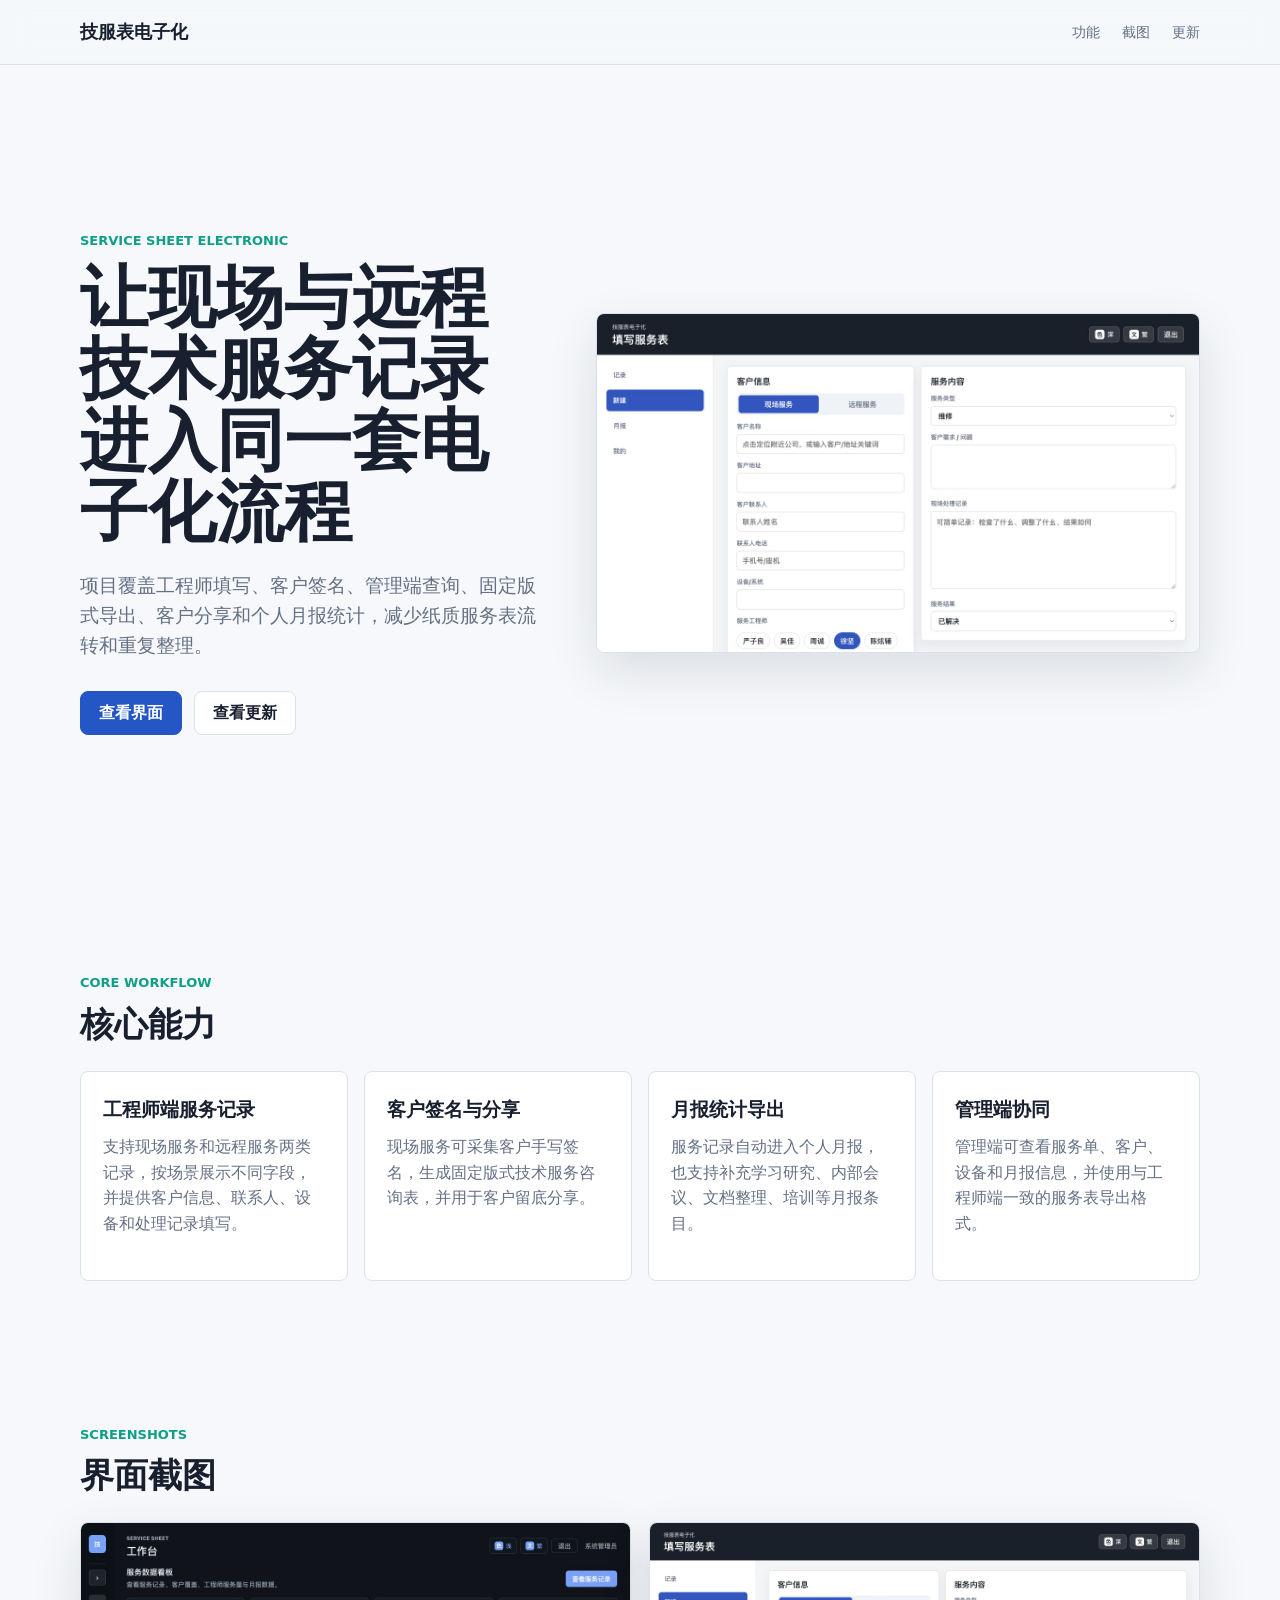
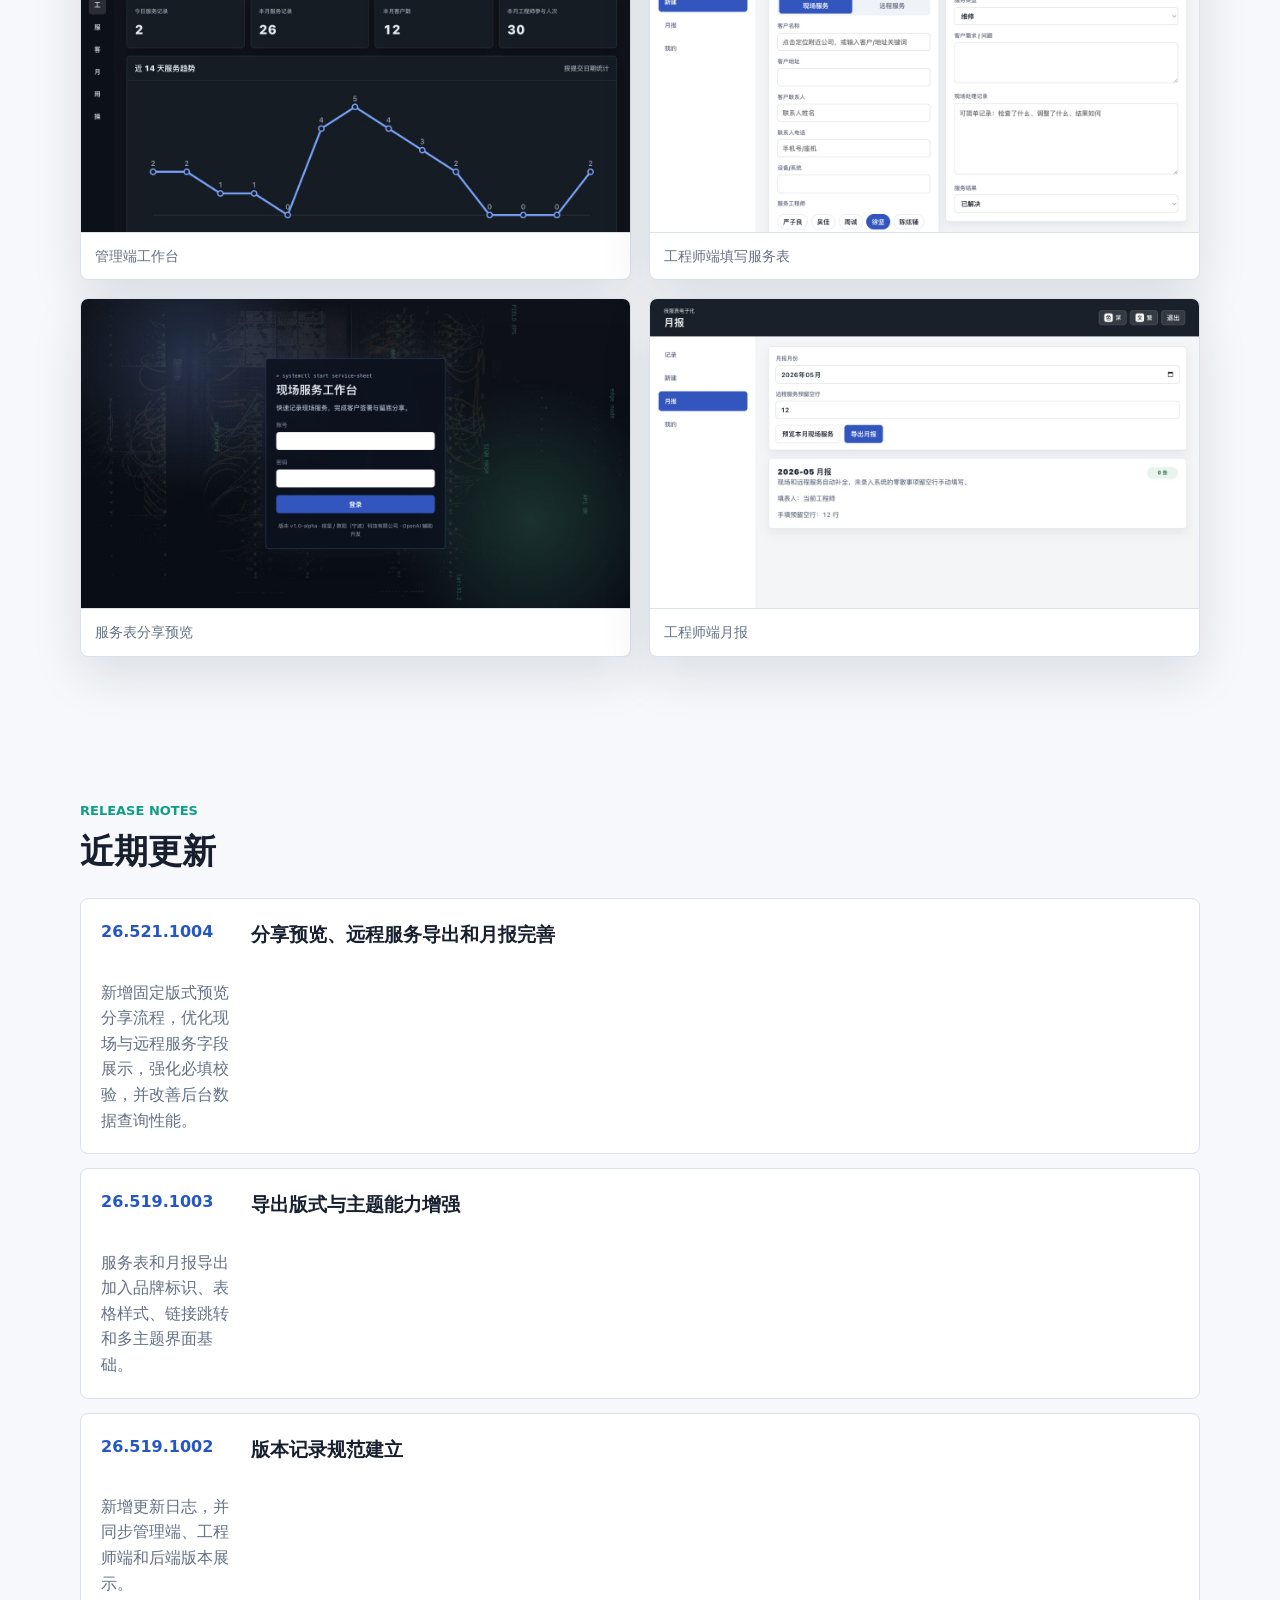
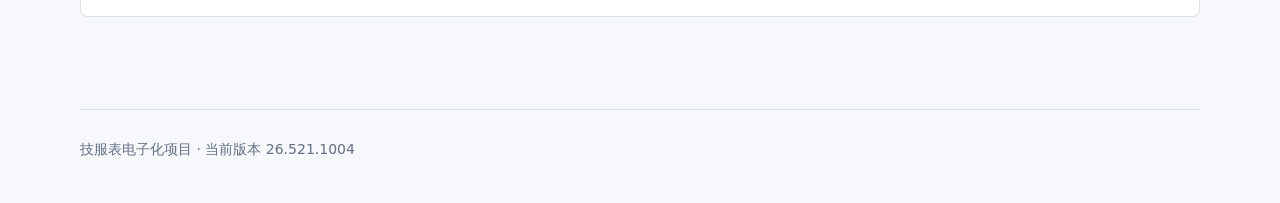
==== service-sheet-electronic/index.html @ ce52f725 "Add service sheet project page" ====
<!doctype html>
<html lang="zh-CN">
  <head>
    <meta charset="UTF-8" />
    <meta name="viewport" content="width=device-width, initial-scale=1.0" />
    <meta
      name="description"
      content="技服表电子化项目展示：面向技术服务团队的服务记录、客户签名、固定版式导出和月报统计工具。"
    />
    <title>技服表电子化项目</title>
    <link rel="stylesheet" href="./styles.css" />
  </head>
  <body>
    <header class="site-header">
      <nav class="nav" aria-label="主导航">
        <a class="brand" href="#top">技服表电子化</a>
        <div class="nav-links">
          <a href="#features">功能</a>
          <a href="#screenshots">截图</a>
          <a href="#updates">更新</a>
        </div>
      </nav>
    </header>

    <main id="top">
      <section class="hero">
        <div class="hero-copy">
          <p class="eyebrow">Service Sheet Electronic</p>
          <h1>让现场与远程技术服务记录进入同一套电子化流程</h1>
          <p class="lead">
            项目覆盖工程师填写、客户签名、管理端查询、固定版式导出、客户分享和个人月报统计，减少纸质服务表流转和重复整理。
          </p>
          <div class="hero-actions">
            <a class="button primary" href="#screenshots">查看界面</a>
            <a class="button secondary" href="#updates">查看更新</a>
          </div>
        </div>
        <figure class="hero-media">
          <img src="./assets/engineer-new-sheet.png" alt="工程师端新建服务表界面" />
        </figure>
      </section>

      <section id="features" class="section">
        <div class="section-heading">
          <p class="eyebrow">Core Workflow</p>
          <h2>核心能力</h2>
        </div>
        <div class="feature-grid">
          <article class="feature-card">
            <h3>工程师端服务记录</h3>
            <p>支持现场服务和远程服务两类记录，按场景展示不同字段，并提供客户信息、联系人、设备和处理记录填写。</p>
          </article>
          <article class="feature-card">
            <h3>客户签名与分享</h3>
            <p>现场服务可采集客户手写签名，生成固定版式技术服务咨询表，并用于客户留底分享。</p>
          </article>
          <article class="feature-card">
            <h3>月报统计导出</h3>
            <p>服务记录自动进入个人月报，也支持补充学习研究、内部会议、文档整理、培训等月报条目。</p>
          </article>
          <article class="feature-card">
            <h3>管理端协同</h3>
            <p>管理端可查看服务单、客户、设备和月报信息，并使用与工程师端一致的服务表导出格式。</p>
          </article>
        </div>
      </section>

      <section id="screenshots" class="section">
        <div class="section-heading">
          <p class="eyebrow">Screenshots</p>
          <h2>界面截图</h2>
        </div>
        <div class="screenshot-grid">
          <figure>
            <img src="./assets/admin-dashboard.png" alt="管理端工作台" />
            <figcaption>管理端工作台</figcaption>
          </figure>
          <figure>
            <img src="./assets/engineer-new-sheet.png" alt="工程师端填写服务表" />
            <figcaption>工程师端填写服务表</figcaption>
          </figure>
          <figure>
            <img src="./assets/engineer-share-preview.png" alt="服务表分享预览" />
            <figcaption>服务表分享预览</figcaption>
          </figure>
          <figure>
            <img src="./assets/engineer-timesheet.png" alt="工程师端月报" />
            <figcaption>工程师端月报</figcaption>
          </figure>
        </div>
      </section>

      <section id="updates" class="section updates">
        <div class="section-heading">
          <p class="eyebrow">Release Notes</p>
          <h2>近期更新</h2>
        </div>
        <div class="timeline">
          <article>
            <span>26.521.1004</span>
            <h3>分享预览、远程服务导出和月报完善</h3>
            <p>新增固定版式预览分享流程，优化现场与远程服务字段展示，强化必填校验，并改善后台数据查询性能。</p>
          </article>
          <article>
            <span>26.519.1003</span>
            <h3>导出版式与主题能力增强</h3>
            <p>服务表和月报导出加入品牌标识、表格样式、链接跳转和多主题界面基础。</p>
          </article>
          <article>
            <span>26.519.1002</span>
            <h3>版本记录规范建立</h3>
            <p>新增更新日志，并同步管理端、工程师端和后端版本展示。</p>
          </article>
        </div>
      </section>
    </main>

    <footer class="footer">
      <p>技服表电子化项目 · 当前版本 26.521.1004</p>
    </footer>
  </body>
</html>
---- service-sheet-electronic/styles.css ----
:root {
  color-scheme: light;
  --bg: #f6f8fb;
  --surface: #ffffff;
  --surface-muted: #eef3f8;
  --text: #18202f;
  --muted: #647084;
  --line: #d9e1ea;
  --primary: #2457c5;
  --primary-dark: #183f95;
  --accent: #0f9f87;
  font-family:
    Inter, ui-sans-serif, system-ui, -apple-system, BlinkMacSystemFont, "Segoe UI", "Microsoft YaHei", sans-serif;
}

* {
  box-sizing: border-box;
}

html {
  scroll-behavior: smooth;
}

body {
  margin: 0;
  background: var(--bg);
  color: var(--text);
  line-height: 1.6;
}

a {
  color: inherit;
  text-decoration: none;
}

img {
  display: block;
  width: 100%;
}

.site-header {
  position: sticky;
  top: 0;
  z-index: 10;
  background: rgba(246, 248, 251, 0.9);
  border-bottom: 1px solid var(--line);
  backdrop-filter: blur(14px);
}

.nav,
.hero,
.section,
.footer {
  width: min(1120px, calc(100% - 32px));
  margin: 0 auto;
}

.nav {
  display: flex;
  align-items: center;
  justify-content: space-between;
  min-height: 64px;
}

.brand {
  font-size: 18px;
  font-weight: 750;
}

.nav-links {
  display: flex;
  gap: 22px;
  color: var(--muted);
  font-size: 14px;
}

.nav-links a:hover {
  color: var(--primary);
}

.hero {
  display: grid;
  grid-template-columns: minmax(0, 0.88fr) minmax(420px, 1.12fr);
  gap: 42px;
  align-items: center;
  min-height: calc(100vh - 64px);
  padding: 54px 0;
}

.eyebrow {
  margin: 0 0 10px;
  color: var(--accent);
  font-size: 13px;
  font-weight: 750;
  letter-spacing: 0;
  text-transform: uppercase;
}

h1,
h2,
h3,
p {
  margin-top: 0;
}

h1 {
  max-width: 760px;
  margin-bottom: 22px;
  font-size: clamp(38px, 6vw, 68px);
  line-height: 1.05;
  letter-spacing: 0;
}

.lead {
  max-width: 680px;
  color: var(--muted);
  font-size: 19px;
}

.hero-actions {
  display: flex;
  flex-wrap: wrap;
  gap: 12px;
  margin-top: 30px;
}

.button {
  display: inline-flex;
  align-items: center;
  justify-content: center;
  min-height: 44px;
  padding: 0 18px;
  border: 1px solid var(--line);
  border-radius: 8px;
  font-weight: 700;
}

.button.primary {
  background: var(--primary);
  border-color: var(--primary);
  color: #ffffff;
}

.button.primary:hover {
  background: var(--primary-dark);
}

.button.secondary {
  background: var(--surface);
}

.hero-media,
.screenshot-grid figure {
  margin: 0;
  overflow: hidden;
  background: var(--surface);
  border: 1px solid var(--line);
  border-radius: 8px;
  box-shadow: 0 18px 50px rgba(24, 32, 47, 0.12);
}

.hero-media img {
  aspect-ratio: 16 / 9;
  object-fit: cover;
}

.section {
  padding: 72px 0;
}

.section-heading {
  max-width: 720px;
  margin-bottom: 26px;
}

.section h2 {
  margin-bottom: 10px;
  font-size: 34px;
  line-height: 1.2;
}

.feature-grid {
  display: grid;
  grid-template-columns: repeat(4, minmax(0, 1fr));
  gap: 16px;
}

.feature-card {
  min-height: 210px;
  padding: 22px;
  background: var(--surface);
  border: 1px solid var(--line);
  border-radius: 8px;
}

.feature-card h3,
.timeline h3 {
  margin-bottom: 10px;
  font-size: 19px;
}

.feature-card p,
.timeline p,
.footer {
  color: var(--muted);
}

.screenshot-grid {
  display: grid;
  grid-template-columns: repeat(2, minmax(0, 1fr));
  gap: 18px;
}

.screenshot-grid img {
  aspect-ratio: 16 / 9;
  object-fit: cover;
}

.screenshot-grid figcaption {
  padding: 12px 14px;
  border-top: 1px solid var(--line);
  color: var(--muted);
  font-size: 14px;
}

.updates {
  padding-bottom: 92px;
}

.timeline {
  display: grid;
  gap: 14px;
}

.timeline article {
  display: grid;
  grid-template-columns: 130px minmax(0, 1fr);
  gap: 20px;
  padding: 20px;
  background: var(--surface);
  border: 1px solid var(--line);
  border-radius: 8px;
}

.timeline span {
  color: var(--primary);
  font-weight: 800;
}

.timeline p {
  margin-bottom: 0;
}

.footer {
  padding: 28px 0 42px;
  border-top: 1px solid var(--line);
  font-size: 14px;
}

.footer p {
  margin: 0;
}

@media (max-width: 860px) {
  .nav {
    align-items: flex-start;
    flex-direction: column;
    gap: 8px;
    padding: 14px 0;
  }

  .hero {
    grid-template-columns: 1fr;
    min-height: auto;
    padding-top: 42px;
  }

  .feature-grid,
  .screenshot-grid {
    grid-template-columns: 1fr;
  }

  .timeline article {
    grid-template-columns: 1fr;
    gap: 8px;
  }
}

@media (max-width: 520px) {
  .nav,
  .hero,
  .section,
  .footer {
    width: min(100% - 24px, 1120px);
  }

  .nav-links {
    width: 100%;
    justify-content: space-between;
  }

  h1 {
    font-size: 36px;
  }

  .lead {
    font-size: 17px;
  }
}
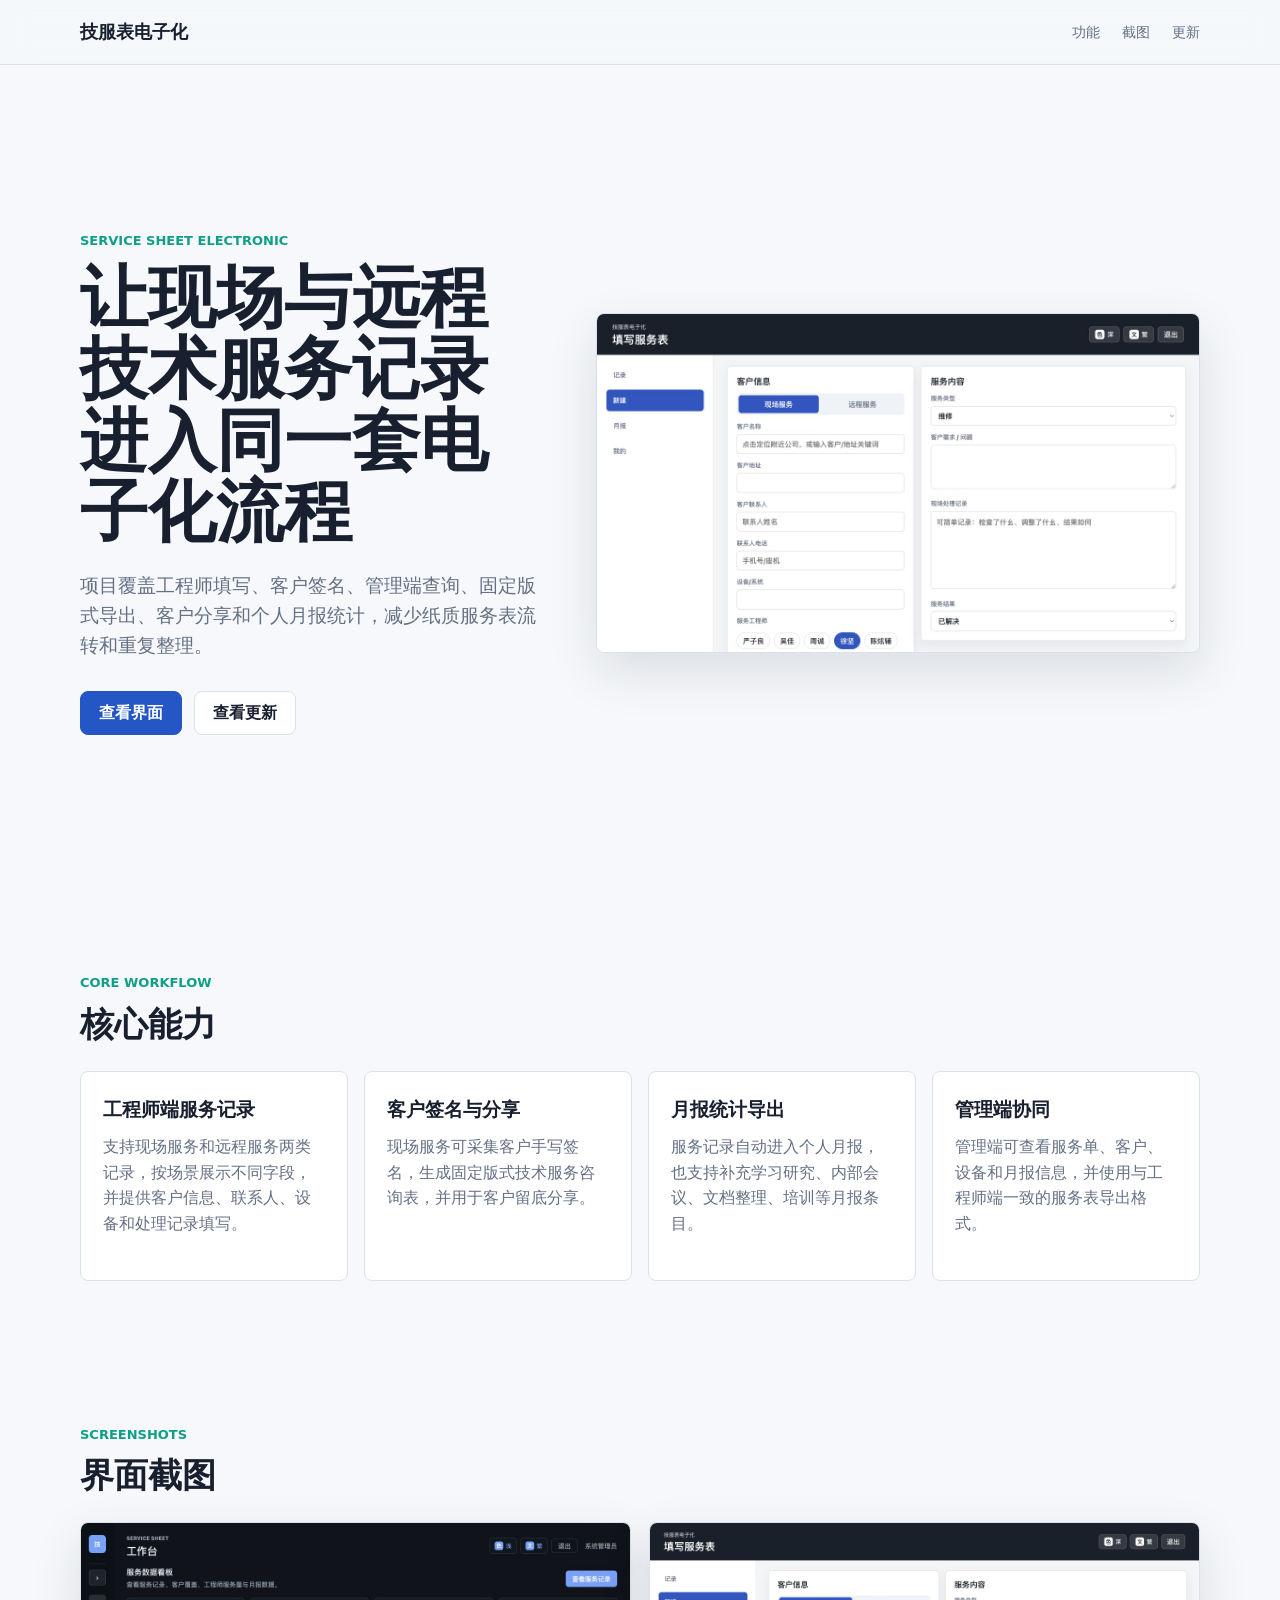
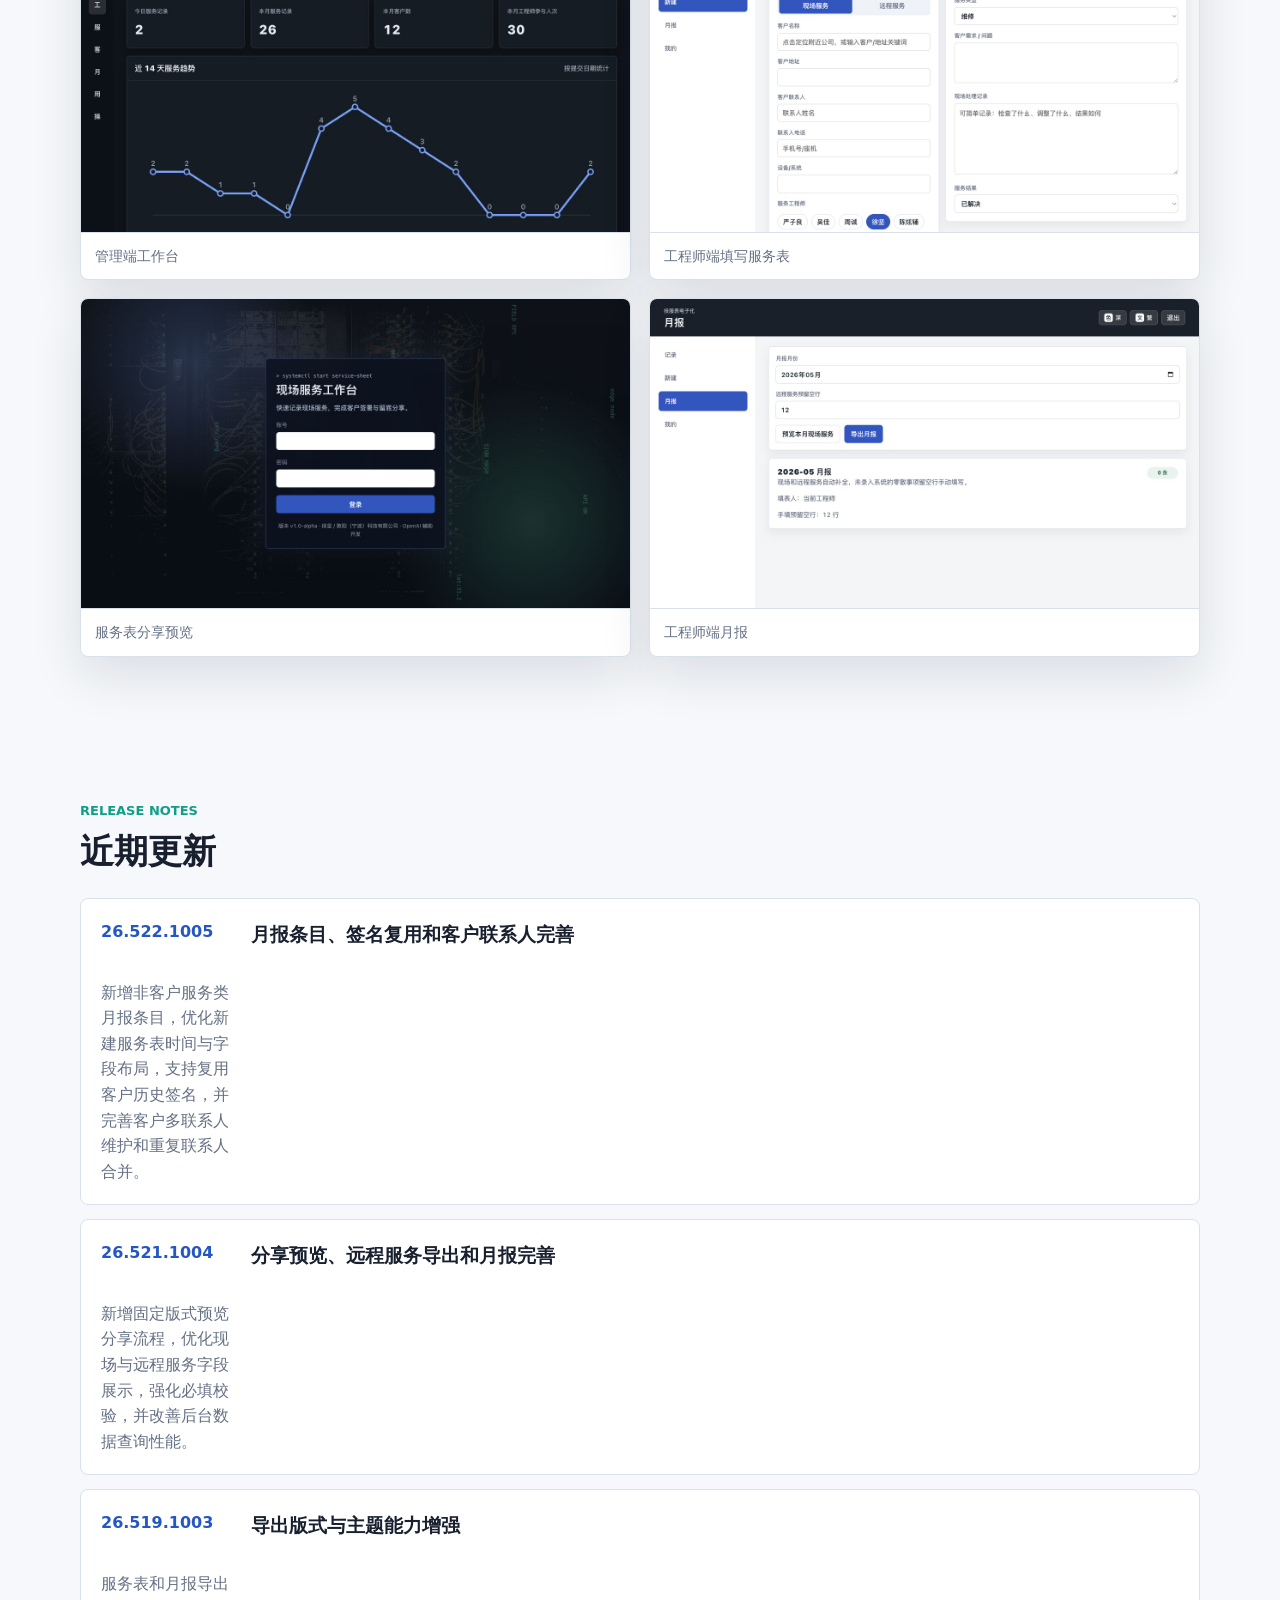
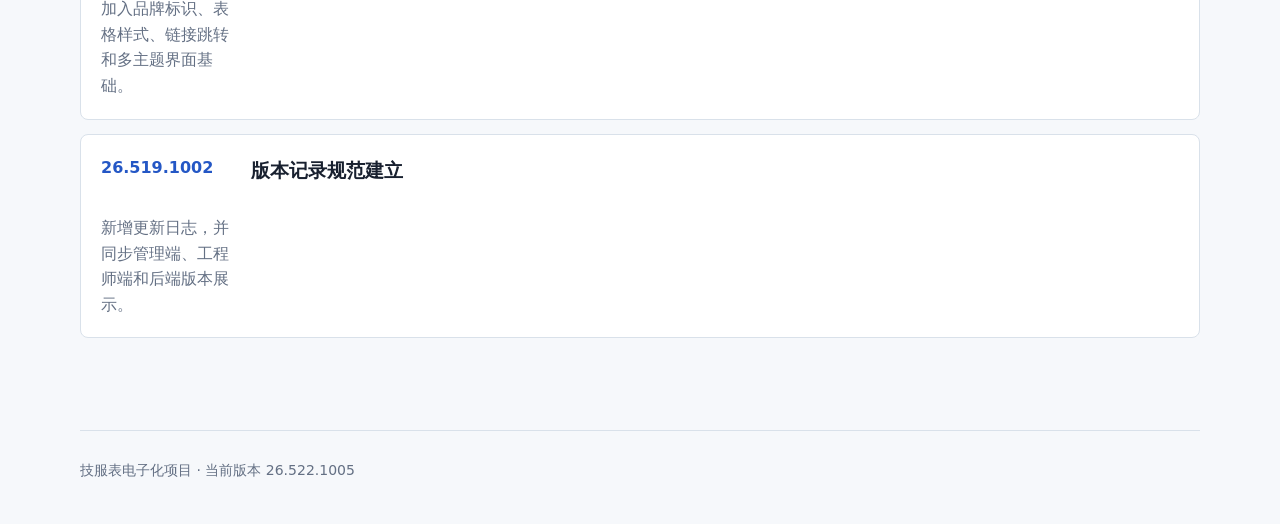
==== commit 0ef4b8d9: "Update service sheet release notes" ====
--- a/service-sheet-electronic/index.html
+++ b/service-sheet-electronic/index.html
@@ -97,6 +97,11 @@
         </div>
         <div class="timeline">
           <article>
+            <span>26.522.1005</span>
+            <h3>月报条目、签名复用和客户联系人完善</h3>
+            <p>新增非客户服务类月报条目，优化新建服务表时间与字段布局，支持复用客户历史签名，并完善客户多联系人维护和重复联系人合并。</p>
+          </article>
+          <article>
             <span>26.521.1004</span>
             <h3>分享预览、远程服务导出和月报完善</h3>
             <p>新增固定版式预览分享流程，优化现场与远程服务字段展示，强化必填校验，并改善后台数据查询性能。</p>
@@ -116,7 +121,7 @@
     </main>
 
     <footer class="footer">
-      <p>技服表电子化项目 · 当前版本 26.521.1004</p>
+      <p>技服表电子化项目 · 当前版本 26.522.1005</p>
     </footer>
   </body>
 </html>
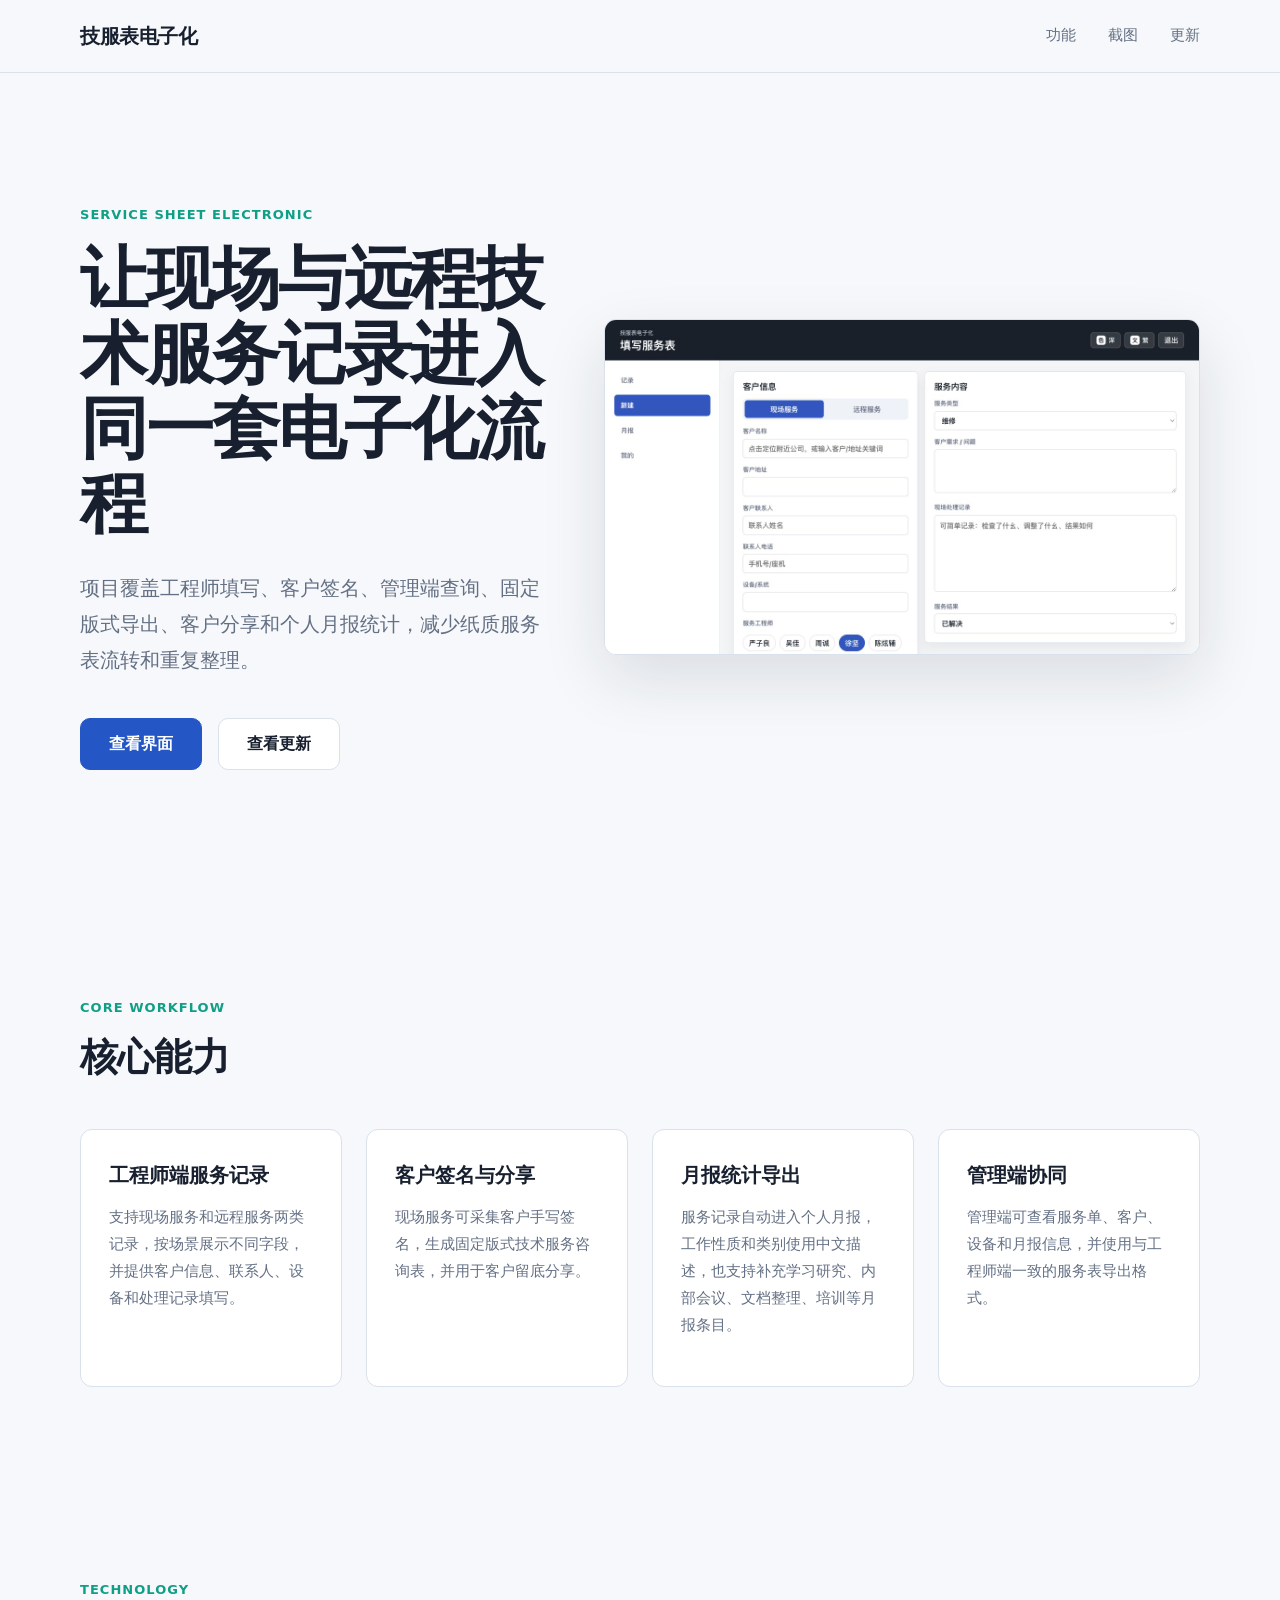
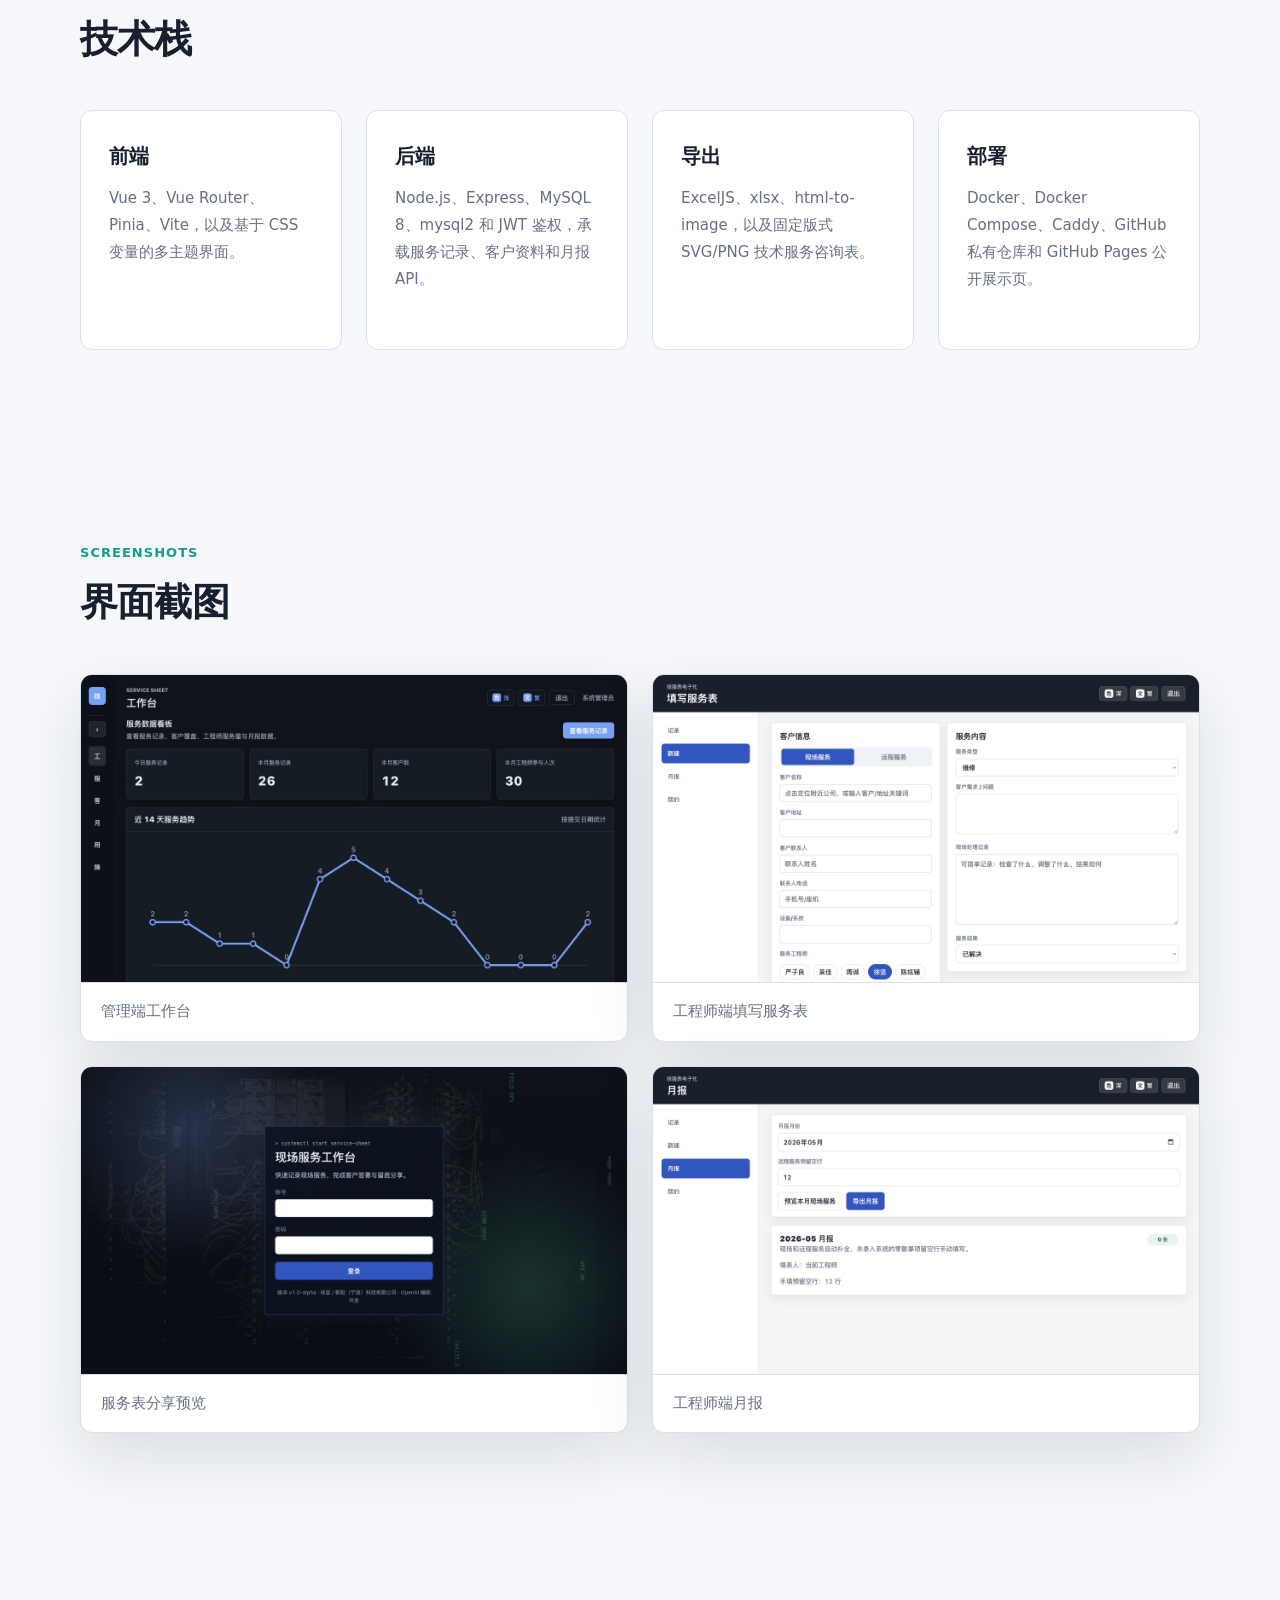
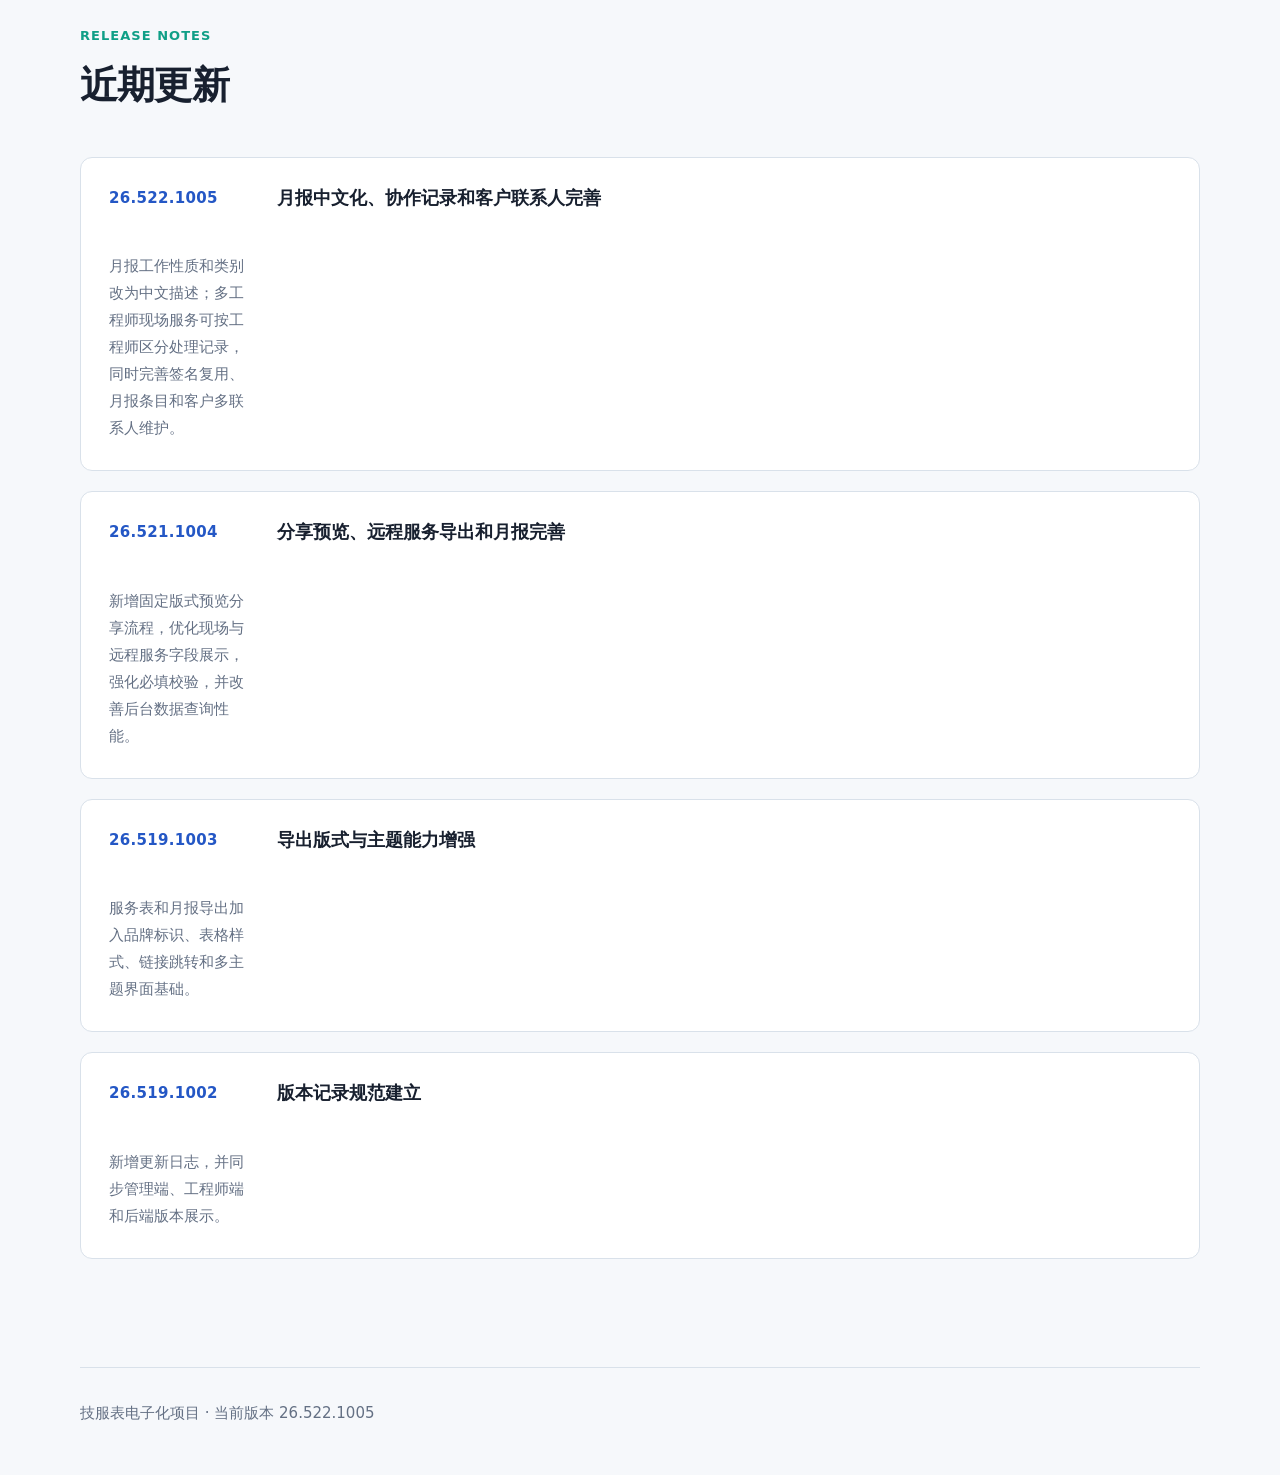
==== commit ecd2d181: "Update service sheet tech stack and release notes" ====
--- a/service-sheet-electronic/index.html
+++ b/service-sheet-electronic/index.html
@@ -56,11 +56,36 @@
           </article>
           <article class="feature-card">
             <h3>月报统计导出</h3>
-            <p>服务记录自动进入个人月报，也支持补充学习研究、内部会议、文档整理、培训等月报条目。</p>
+            <p>服务记录自动进入个人月报，工作性质和类别使用中文描述，也支持补充学习研究、内部会议、文档整理、培训等月报条目。</p>
           </article>
           <article class="feature-card">
             <h3>管理端协同</h3>
             <p>管理端可查看服务单、客户、设备和月报信息，并使用与工程师端一致的服务表导出格式。</p>
+          </article>
+        </div>
+      </section>
+
+      <section id="tech" class="section">
+        <div class="section-heading">
+          <p class="eyebrow">Technology</p>
+          <h2>技术栈</h2>
+        </div>
+        <div class="feature-grid">
+          <article class="feature-card">
+            <h3>前端</h3>
+            <p>Vue 3、Vue Router、Pinia、Vite，以及基于 CSS 变量的多主题界面。</p>
+          </article>
+          <article class="feature-card">
+            <h3>后端</h3>
+            <p>Node.js、Express、MySQL 8、mysql2 和 JWT 鉴权，承载服务记录、客户资料和月报 API。</p>
+          </article>
+          <article class="feature-card">
+            <h3>导出</h3>
+            <p>ExcelJS、xlsx、html-to-image，以及固定版式 SVG/PNG 技术服务咨询表。</p>
+          </article>
+          <article class="feature-card">
+            <h3>部署</h3>
+            <p>Docker、Docker Compose、Caddy、GitHub 私有仓库和 GitHub Pages 公开展示页。</p>
           </article>
         </div>
       </section>
@@ -98,8 +123,8 @@
         <div class="timeline">
           <article>
             <span>26.522.1005</span>
-            <h3>月报条目、签名复用和客户联系人完善</h3>
-            <p>新增非客户服务类月报条目，优化新建服务表时间与字段布局，支持复用客户历史签名，并完善客户多联系人维护和重复联系人合并。</p>
+            <h3>月报中文化、协作记录和客户联系人完善</h3>
+            <p>月报工作性质和类别改为中文描述；多工程师现场服务可按工程师区分处理记录，同时完善签名复用、月报条目和客户多联系人维护。</p>
           </article>
           <article>
             <span>26.521.1004</span>
--- a/service-sheet-electronic/styles.css
+++ b/service-sheet-electronic/styles.css
@@ -25,12 +25,15 @@
   margin: 0;
   background: var(--bg);
   color: var(--text);
-  line-height: 1.6;
+  line-height: 1.7;
+  -webkit-font-smoothing: antialiased;
+  -moz-osx-font-smoothing: grayscale;
 }
 
 a {
   color: inherit;
   text-decoration: none;
+  transition: color 0.2s ease;
 }
 
 img {
@@ -38,20 +41,21 @@
   width: 100%;
 }
 
+/* Header & Navigation */
 .site-header {
   position: sticky;
   top: 0;
   z-index: 10;
-  background: rgba(246, 248, 251, 0.9);
+  background: rgba(246, 248, 251, 0.92);
   border-bottom: 1px solid var(--line);
-  backdrop-filter: blur(14px);
+  backdrop-filter: blur(16px);
 }
 
 .nav,
 .hero,
 .section,
 .footer {
-  width: min(1120px, calc(100% - 32px));
+  width: min(1120px, calc(100% - 48px));
   margin: 0 auto;
 }
 
@@ -59,40 +63,63 @@
   display: flex;
   align-items: center;
   justify-content: space-between;
-  min-height: 64px;
+  min-height: 72px;
 }
 
 .brand {
-  font-size: 18px;
+  font-size: 20px;
   font-weight: 750;
+  letter-spacing: -0.02em;
 }
 
 .nav-links {
   display: flex;
-  gap: 22px;
+  gap: 32px;
   color: var(--muted);
-  font-size: 14px;
+  font-size: 15px;
+  font-weight: 500;
+}
+
+.nav-links a {
+  padding: 4px 0;
+  position: relative;
+}
+
+.nav-links a::after {
+  content: '';
+  position: absolute;
+  bottom: 0;
+  left: 0;
+  width: 0;
+  height: 2px;
+  background: var(--primary);
+  transition: width 0.2s ease;
 }
 
 .nav-links a:hover {
   color: var(--primary);
 }
 
+.nav-links a:hover::after {
+  width: 100%;
+}
+
+/* Hero Section */
 .hero {
   display: grid;
   grid-template-columns: minmax(0, 0.88fr) minmax(420px, 1.12fr);
-  gap: 42px;
+  gap: 56px;
   align-items: center;
-  min-height: calc(100vh - 64px);
-  padding: 54px 0;
+  min-height: calc(100vh - 72px);
+  padding: 64px 0;
 }
 
 .eyebrow {
-  margin: 0 0 10px;
+  margin: 0 0 16px;
   color: var(--accent);
   font-size: 13px;
-  font-weight: 750;
-  letter-spacing: 0;
+  font-weight: 700;
+  letter-spacing: 0.08em;
   text-transform: uppercase;
 }
 
@@ -105,34 +132,38 @@
 
 h1 {
   max-width: 760px;
-  margin-bottom: 22px;
-  font-size: clamp(38px, 6vw, 68px);
-  line-height: 1.05;
-  letter-spacing: 0;
+  margin-bottom: 28px;
+  font-size: clamp(40px, 6vw, 68px);
+  line-height: 1.1;
+  letter-spacing: -0.03em;
+  font-weight: 800;
 }
 
 .lead {
   max-width: 680px;
   color: var(--muted);
-  font-size: 19px;
+  font-size: 20px;
+  line-height: 1.8;
 }
 
 .hero-actions {
   display: flex;
   flex-wrap: wrap;
-  gap: 12px;
-  margin-top: 30px;
+  gap: 16px;
+  margin-top: 40px;
 }
 
 .button {
   display: inline-flex;
   align-items: center;
   justify-content: center;
-  min-height: 44px;
-  padding: 0 18px;
+  min-height: 52px;
+  padding: 0 28px;
   border: 1px solid var(--line);
-  border-radius: 8px;
+  border-radius: 10px;
   font-weight: 700;
+  font-size: 16px;
+  transition: all 0.2s ease;
 }
 
 .button.primary {
@@ -143,10 +174,17 @@
 
 .button.primary:hover {
   background: var(--primary-dark);
+  transform: translateY(-2px);
+  box-shadow: 0 8px 24px rgba(36, 87, 197, 0.3);
 }
 
 .button.secondary {
   background: var(--surface);
+}
+
+.button.secondary:hover {
+  background: var(--surface-muted);
+  transform: translateY(-2px);
 }
 
 .hero-media,
@@ -155,8 +193,8 @@
   overflow: hidden;
   background: var(--surface);
   border: 1px solid var(--line);
-  border-radius: 8px;
-  box-shadow: 0 18px 50px rgba(24, 32, 47, 0.12);
+  border-radius: 12px;
+  box-shadow: 0 24px 64px rgba(24, 32, 47, 0.12);
 }
 
 .hero-media img {
@@ -164,51 +202,69 @@
   object-fit: cover;
 }
 
+/* Sections */
 .section {
-  padding: 72px 0;
+  padding: 96px 0;
 }
 
 .section-heading {
   max-width: 720px;
-  margin-bottom: 26px;
+  margin-bottom: 48px;
 }
 
 .section h2 {
-  margin-bottom: 10px;
-  font-size: 34px;
+  margin-bottom: 16px;
+  font-size: 38px;
   line-height: 1.2;
-}
-
+  letter-spacing: -0.02em;
+  font-weight: 800;
+}
+
+/* Feature Grid */
 .feature-grid {
   display: grid;
   grid-template-columns: repeat(4, minmax(0, 1fr));
-  gap: 16px;
+  gap: 24px;
 }
 
 .feature-card {
-  min-height: 210px;
-  padding: 22px;
+  min-height: 240px;
+  padding: 32px 28px;
   background: var(--surface);
   border: 1px solid var(--line);
-  border-radius: 8px;
+  border-radius: 12px;
+  transition: all 0.3s ease;
+}
+
+.feature-card:hover {
+  transform: translateY(-4px);
+  box-shadow: 0 16px 48px rgba(24, 32, 47, 0.12);
 }
 
 .feature-card h3,
 .timeline h3 {
-  margin-bottom: 10px;
-  font-size: 19px;
+  margin-bottom: 16px;
+  font-size: 20px;
+  font-weight: 700;
+  line-height: 1.3;
 }
 
 .feature-card p,
 .timeline p,
 .footer {
   color: var(--muted);
-}
-
+  line-height: 1.8;
+}
+
+.feature-card p {
+  font-size: 15px;
+}
+
+/* Screenshot Grid */
 .screenshot-grid {
   display: grid;
   grid-template-columns: repeat(2, minmax(0, 1fr));
-  gap: 18px;
+  gap: 24px;
 }
 
 .screenshot-grid img {
@@ -217,62 +273,88 @@
 }
 
 .screenshot-grid figcaption {
-  padding: 12px 14px;
+  padding: 16px 20px;
   border-top: 1px solid var(--line);
   color: var(--muted);
-  font-size: 14px;
-}
-
+  font-size: 15px;
+  font-weight: 500;
+}
+
+/* Updates Timeline */
 .updates {
-  padding-bottom: 92px;
+  padding-bottom: 108px;
 }
 
 .timeline {
   display: grid;
-  gap: 14px;
+  gap: 20px;
 }
 
 .timeline article {
   display: grid;
-  grid-template-columns: 130px minmax(0, 1fr);
-  gap: 20px;
-  padding: 20px;
+  grid-template-columns: 140px minmax(0, 1fr);
+  gap: 28px;
+  padding: 28px;
   background: var(--surface);
   border: 1px solid var(--line);
-  border-radius: 8px;
+  border-radius: 12px;
+  transition: all 0.2s ease;
+}
+
+.timeline article:hover {
+  border-color: var(--primary);
+  box-shadow: 0 8px 32px rgba(36, 87, 197, 0.1);
 }
 
 .timeline span {
   color: var(--primary);
   font-weight: 800;
+  font-size: 15px;
+  letter-spacing: 0.02em;
+}
+
+.timeline h3 {
+  font-size: 18px;
 }
 
 .timeline p {
   margin-bottom: 0;
-}
-
+  font-size: 15px;
+  line-height: 1.8;
+}
+
+/* Footer */
 .footer {
-  padding: 28px 0 42px;
+  padding: 32px 0 48px;
   border-top: 1px solid var(--line);
-  font-size: 14px;
+  font-size: 15px;
+  color: var(--muted);
 }
 
 .footer p {
   margin: 0;
+}
+
+/* Responsive Design */
+@media (max-width: 1024px) {
+  .feature-grid {
+    grid-template-columns: repeat(2, 1fr);
+  }
 }
 
 @media (max-width: 860px) {
   .nav {
     align-items: flex-start;
     flex-direction: column;
-    gap: 8px;
-    padding: 14px 0;
+    gap: 12px;
+    padding: 18px 0;
   }
 
   .hero {
     grid-template-columns: 1fr;
     min-height: auto;
-    padding-top: 42px;
+    padding-top: 56px;
+    gap: 40px;
   }
 
   .feature-grid,
@@ -282,7 +364,11 @@
 
   .timeline article {
     grid-template-columns: 1fr;
-    gap: 8px;
+    gap: 12px;
+  }
+
+  .section {
+    padding: 72px 0;
   }
 }
 
@@ -291,7 +377,7 @@
   .hero,
   .section,
   .footer {
-    width: min(100% - 24px, 1120px);
+    width: min(100% - 32px, 1120px);
   }
 
   .nav-links {
@@ -300,10 +386,25 @@
   }
 
   h1 {
-    font-size: 36px;
+    font-size: 38px;
   }
 
   .lead {
-    font-size: 17px;
-  }
-}
+    font-size: 18px;
+  }
+
+  .button {
+    min-height: 48px;
+    padding: 0 24px;
+    font-size: 15px;
+  }
+
+  .feature-card {
+    padding: 28px 24px;
+    min-height: auto;
+  }
+
+  .timeline article {
+    padding: 24px;
+  }
+}
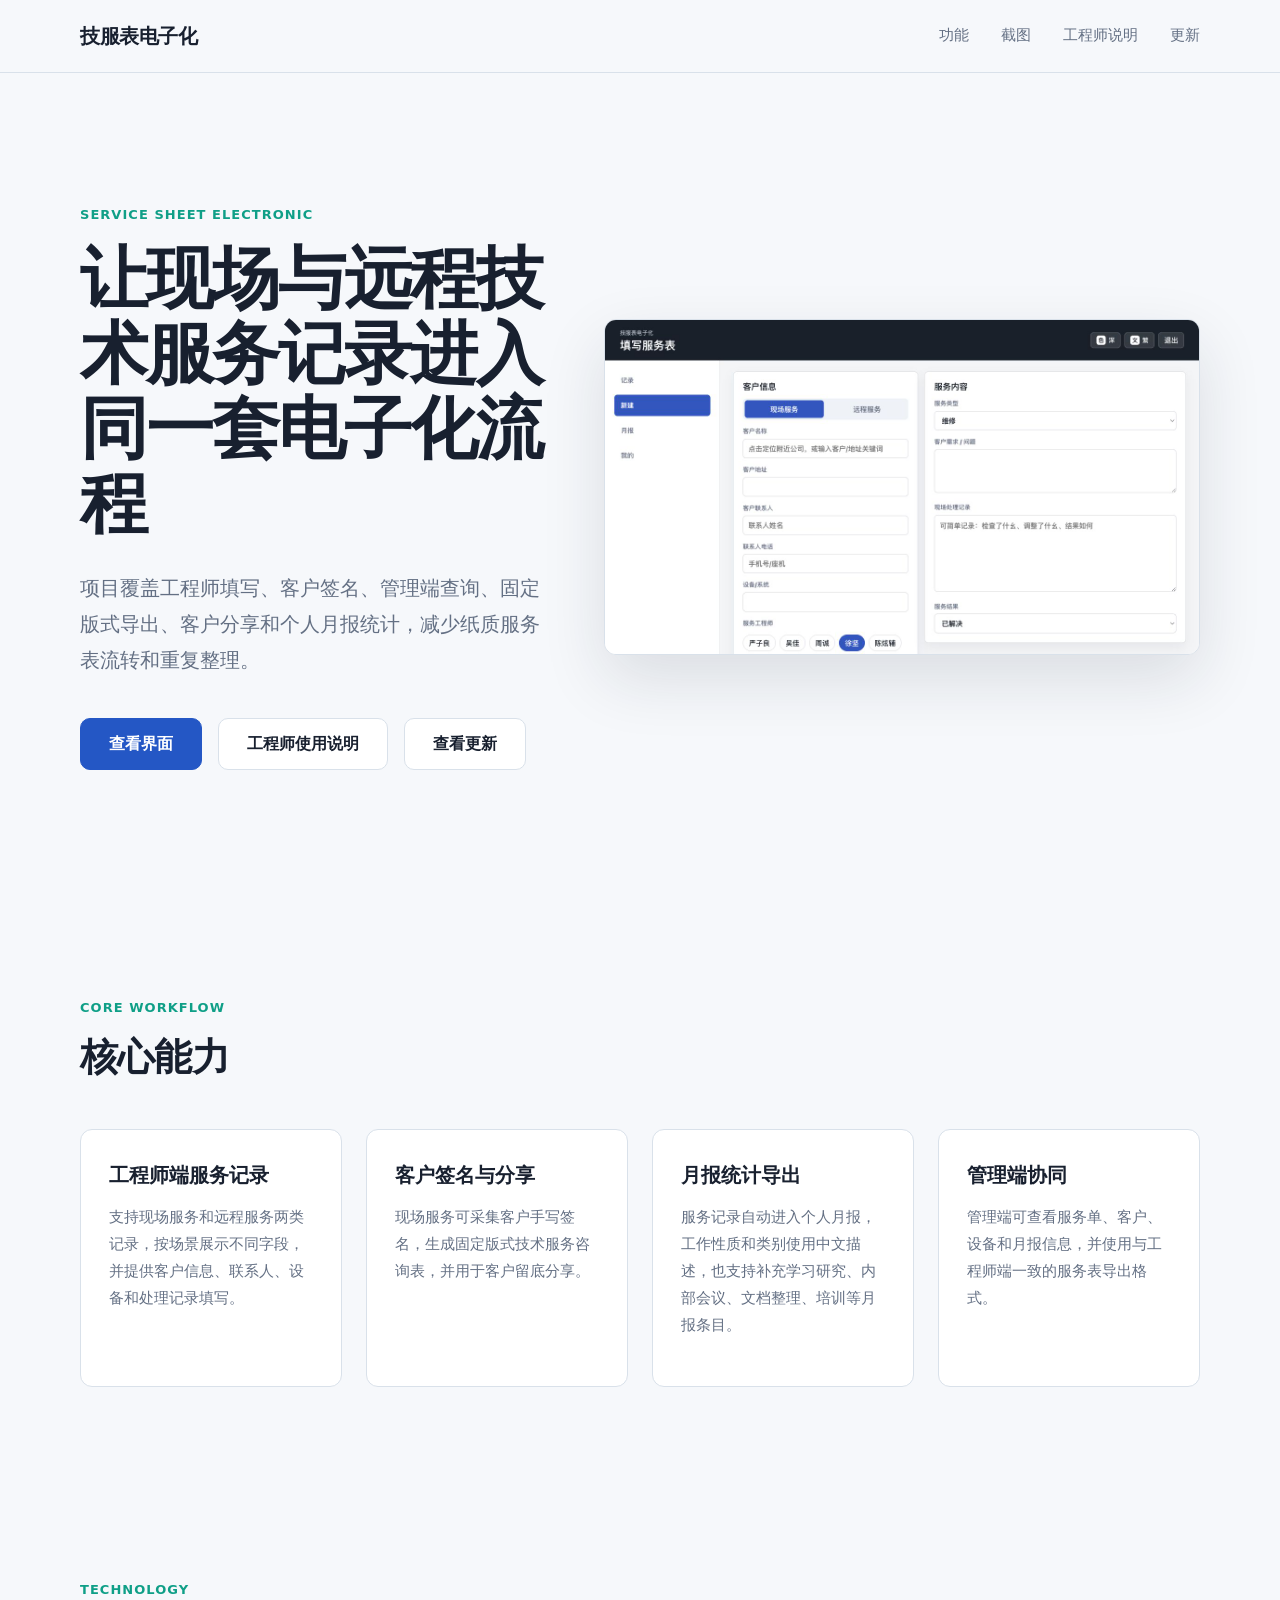
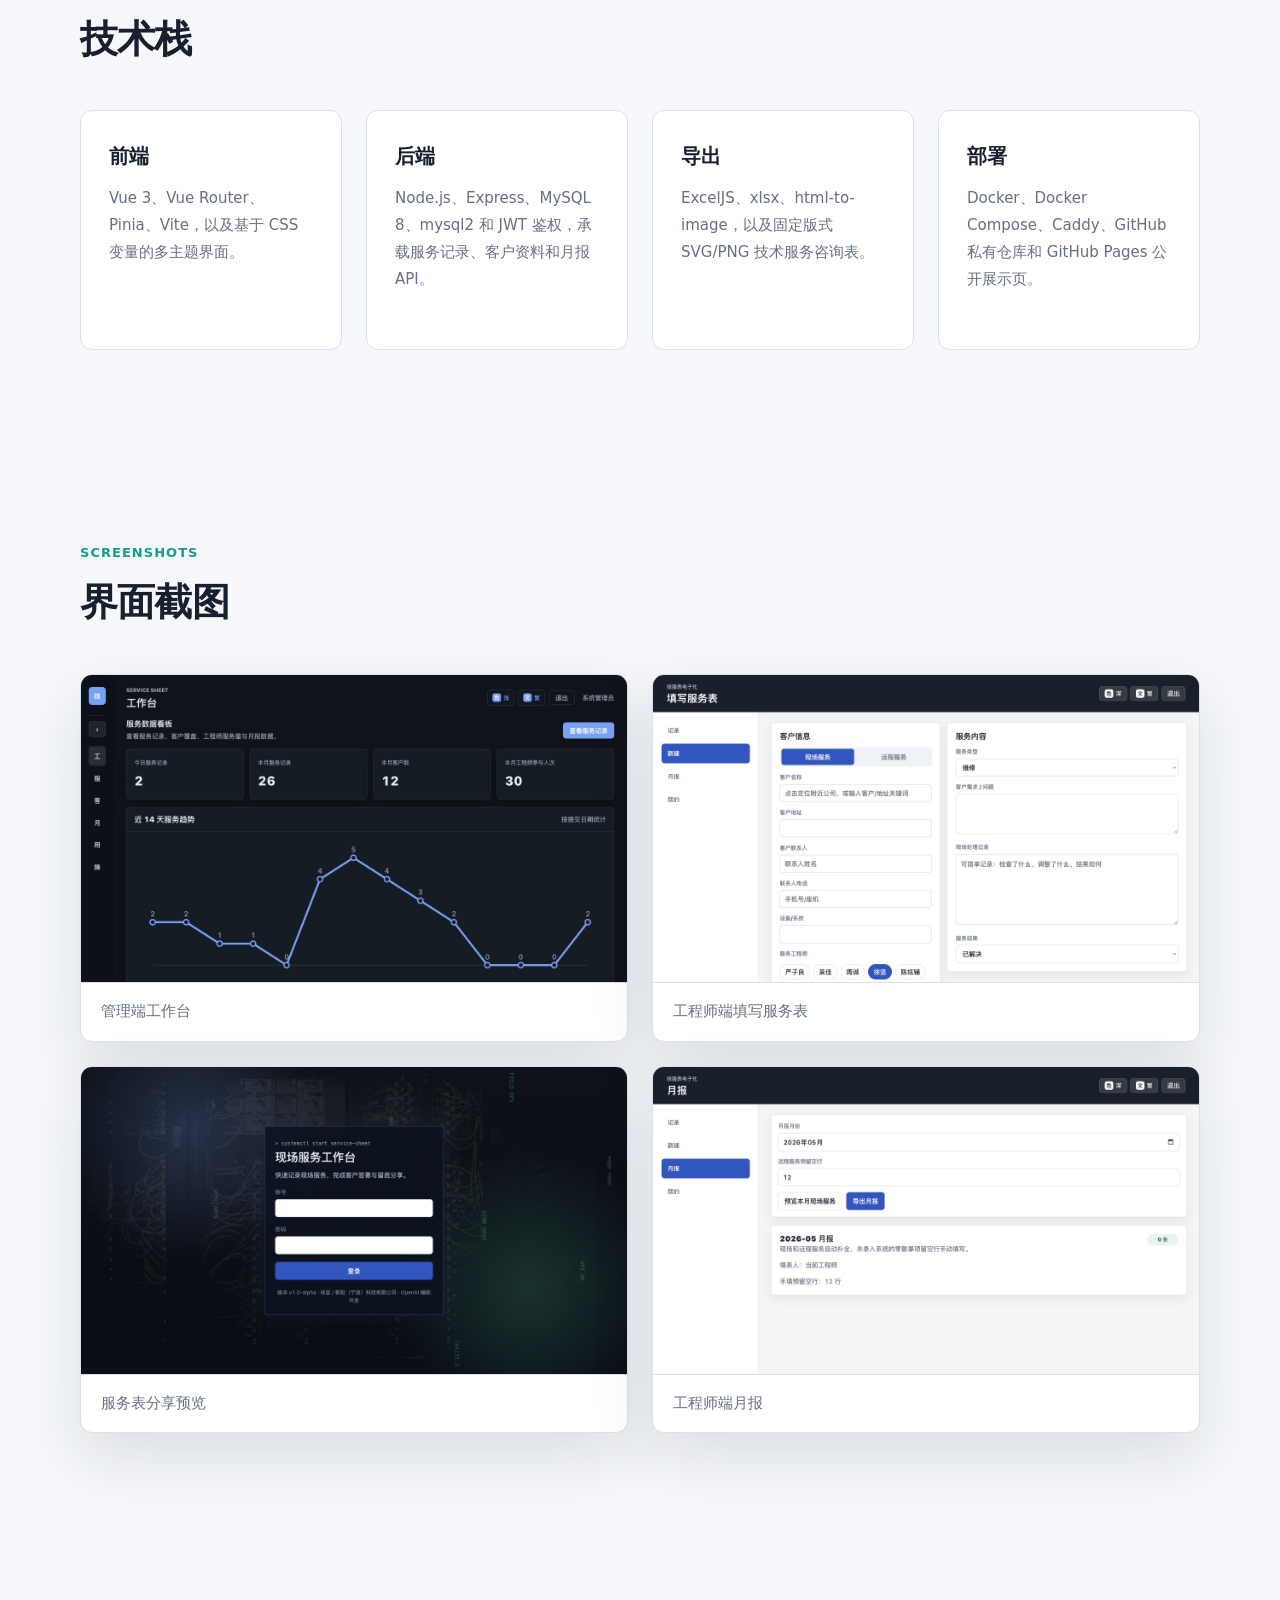
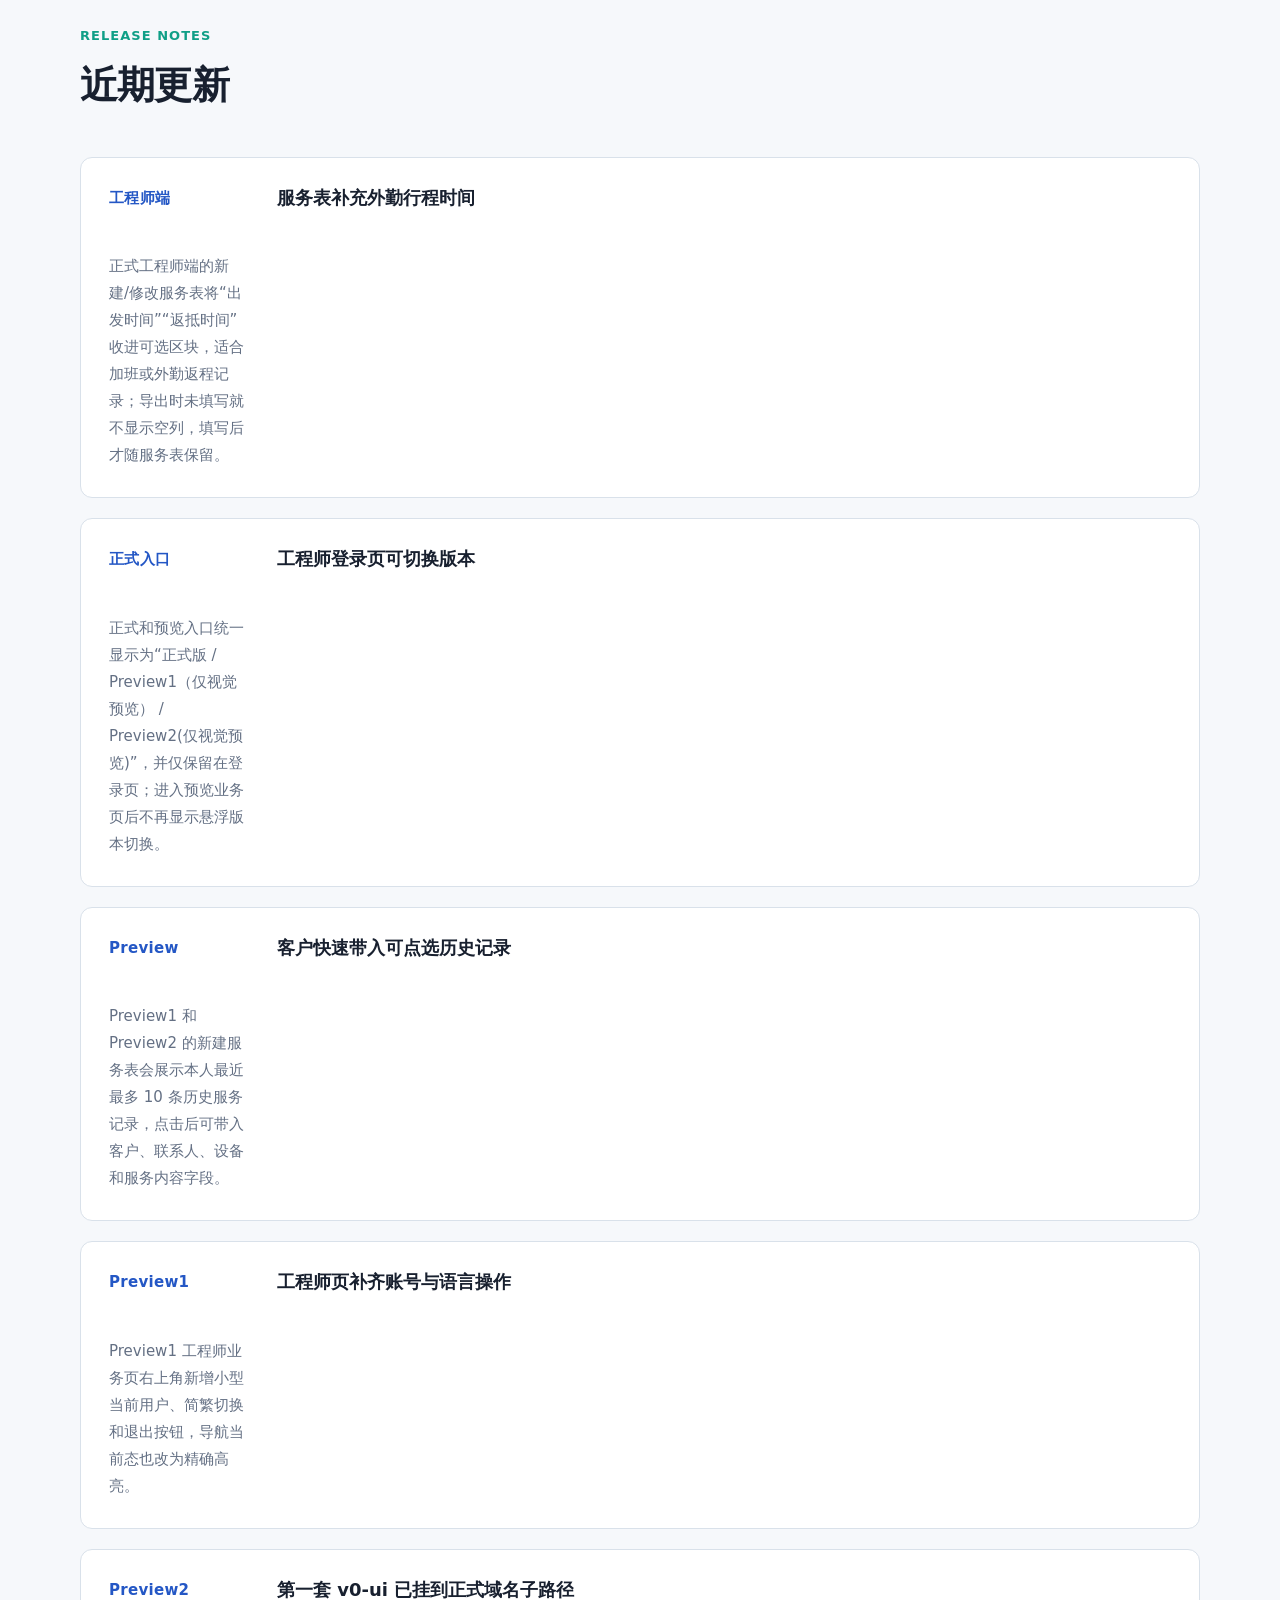
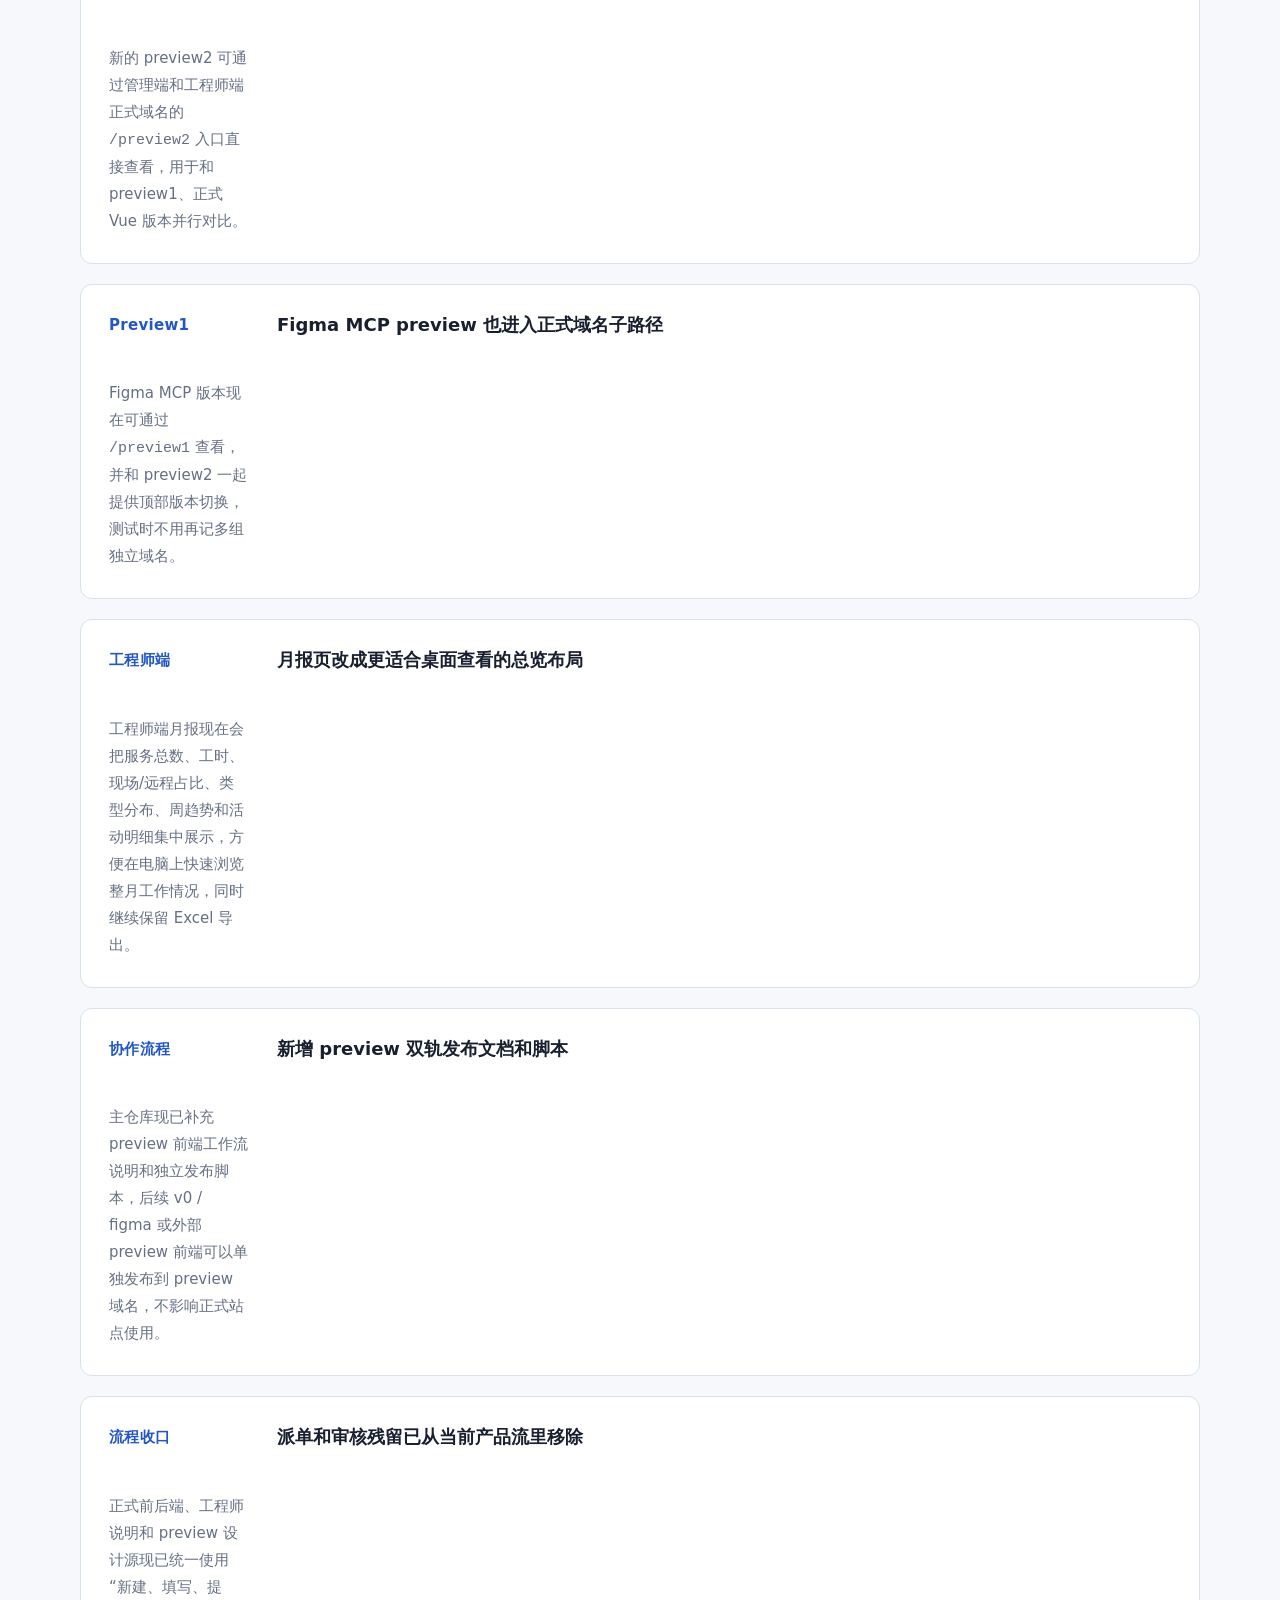
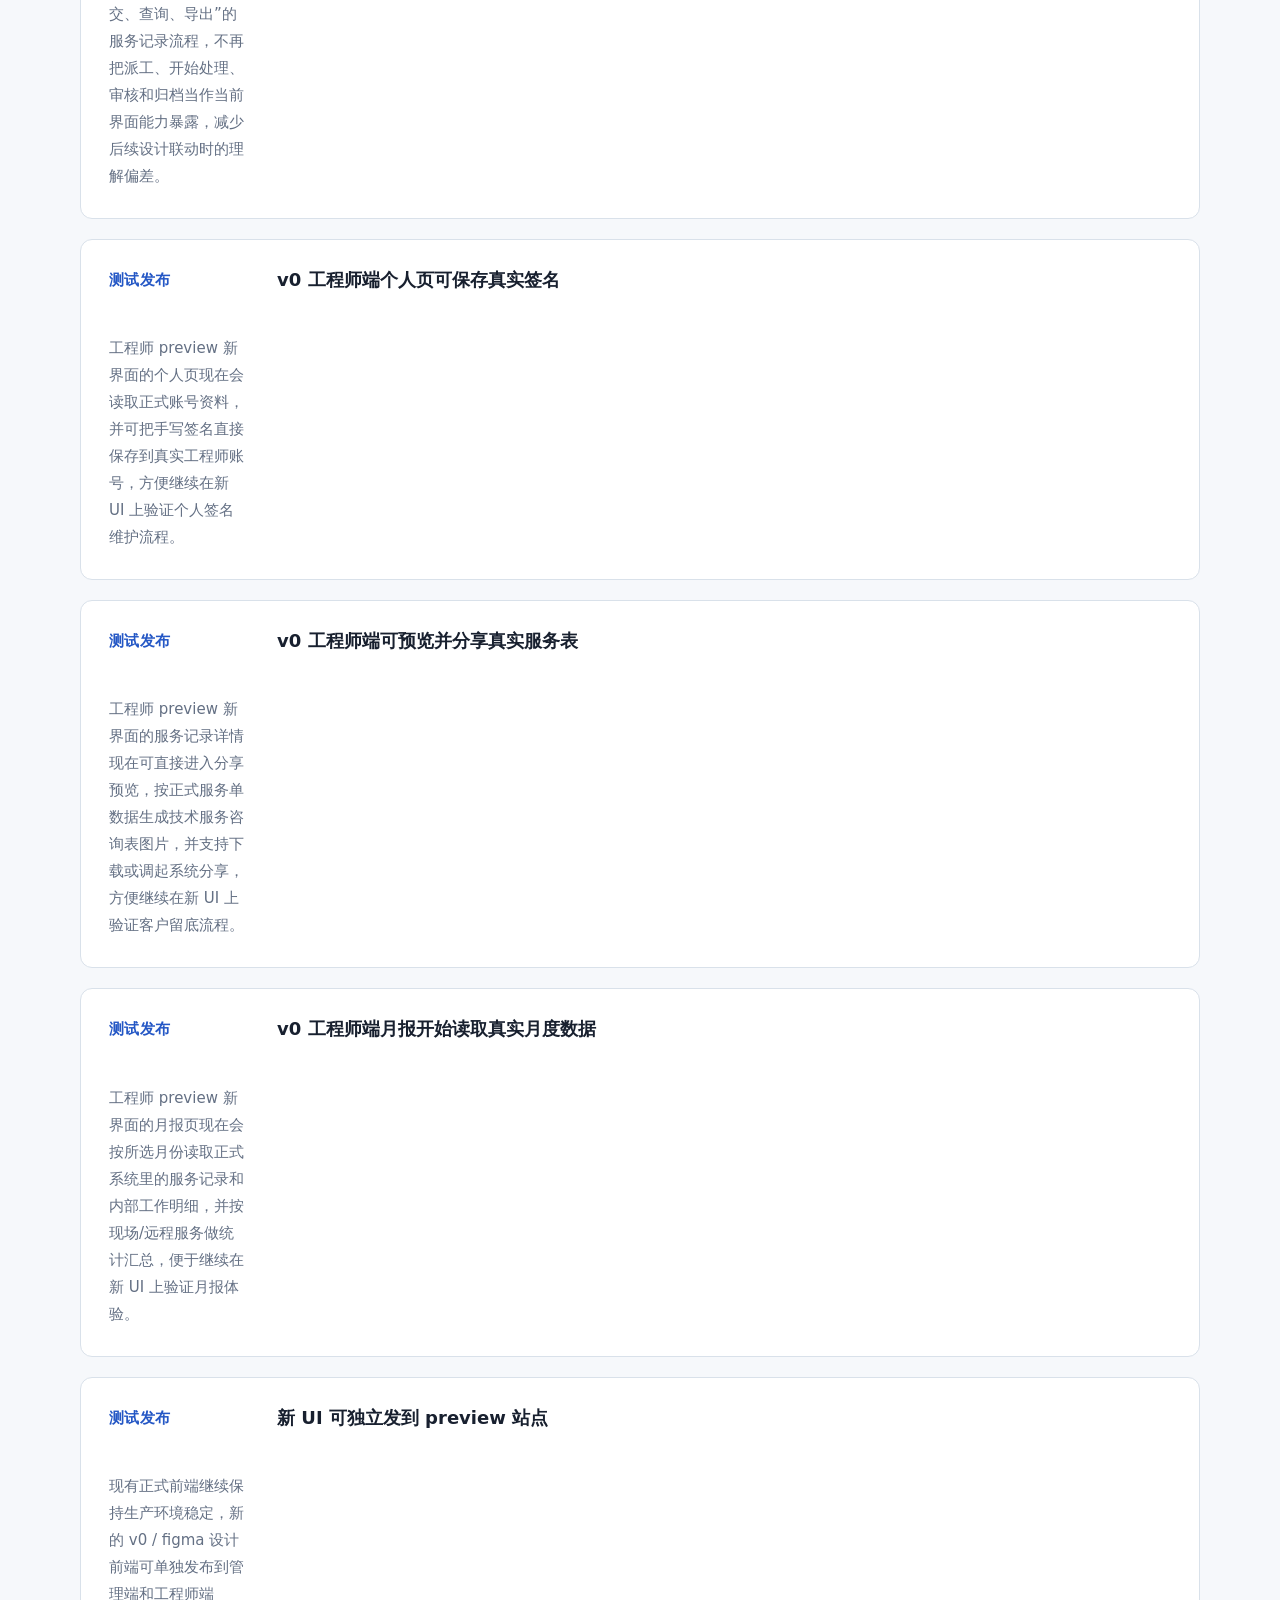
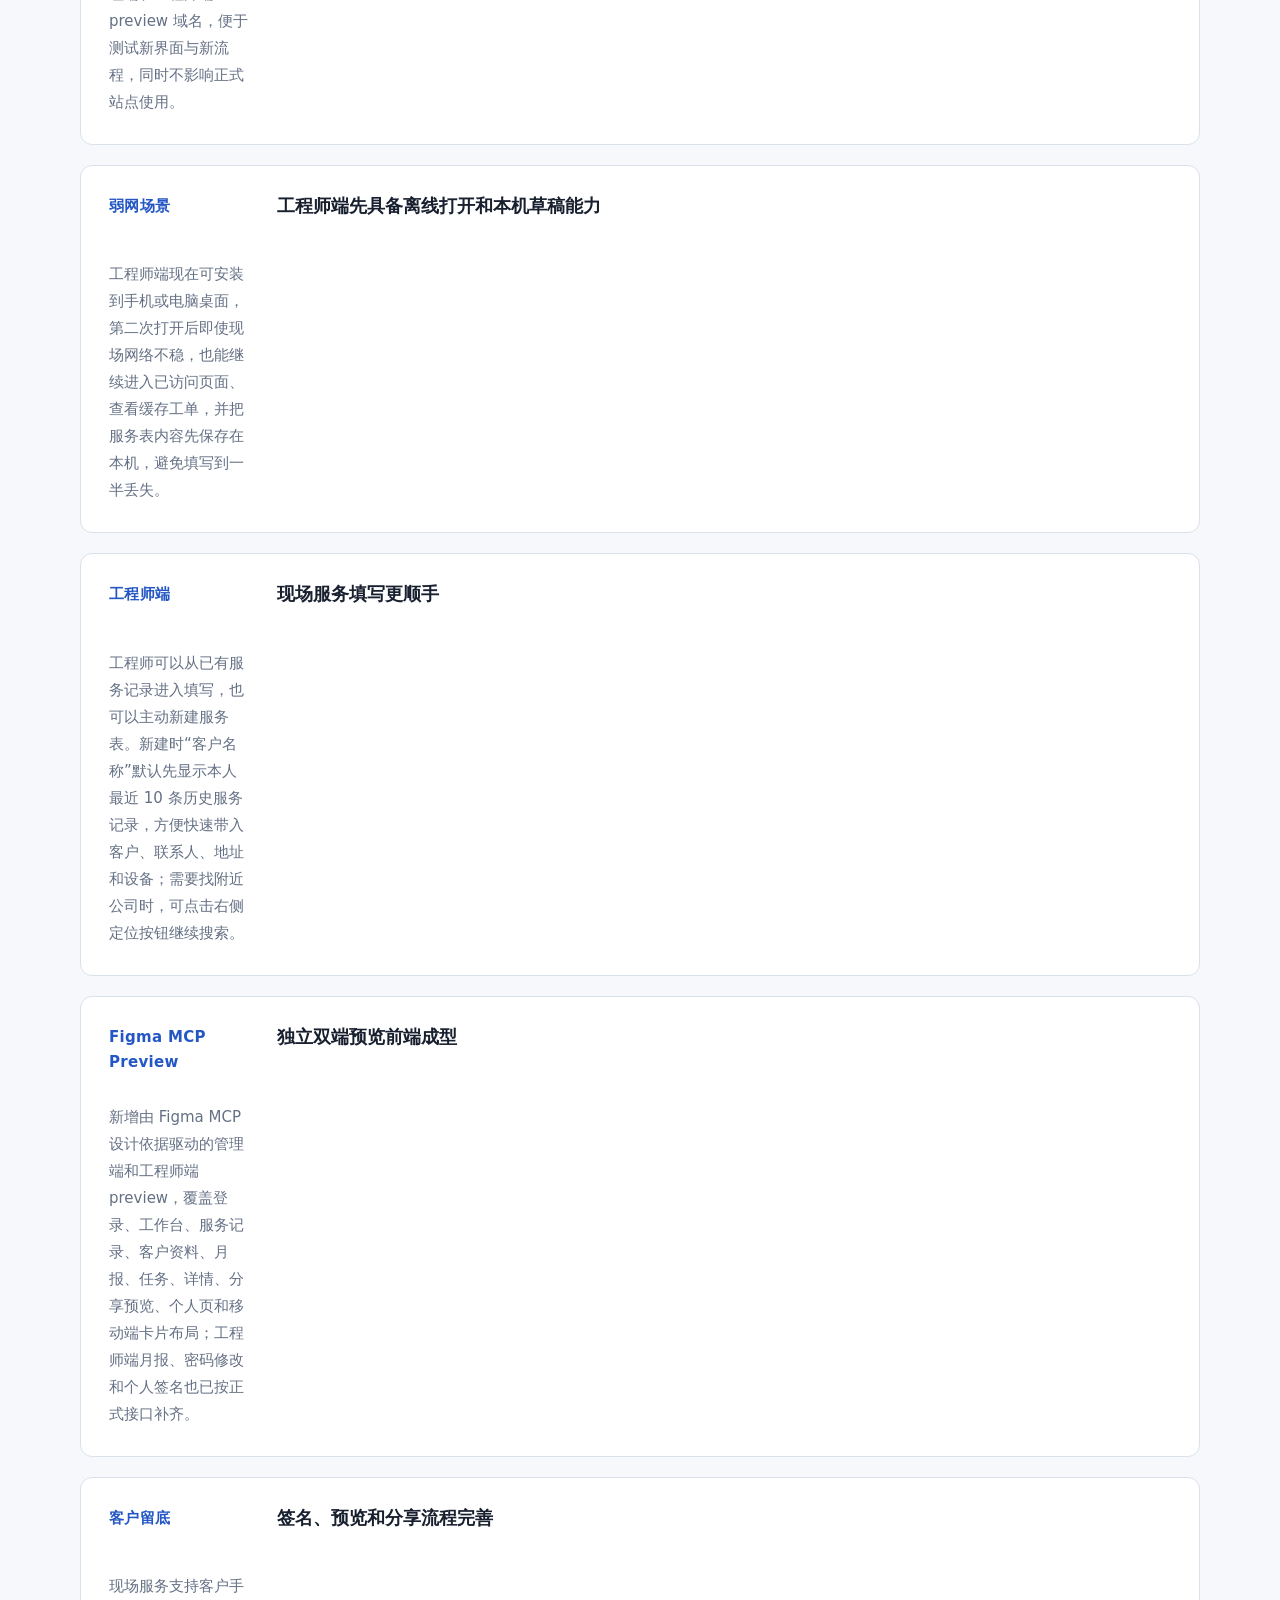
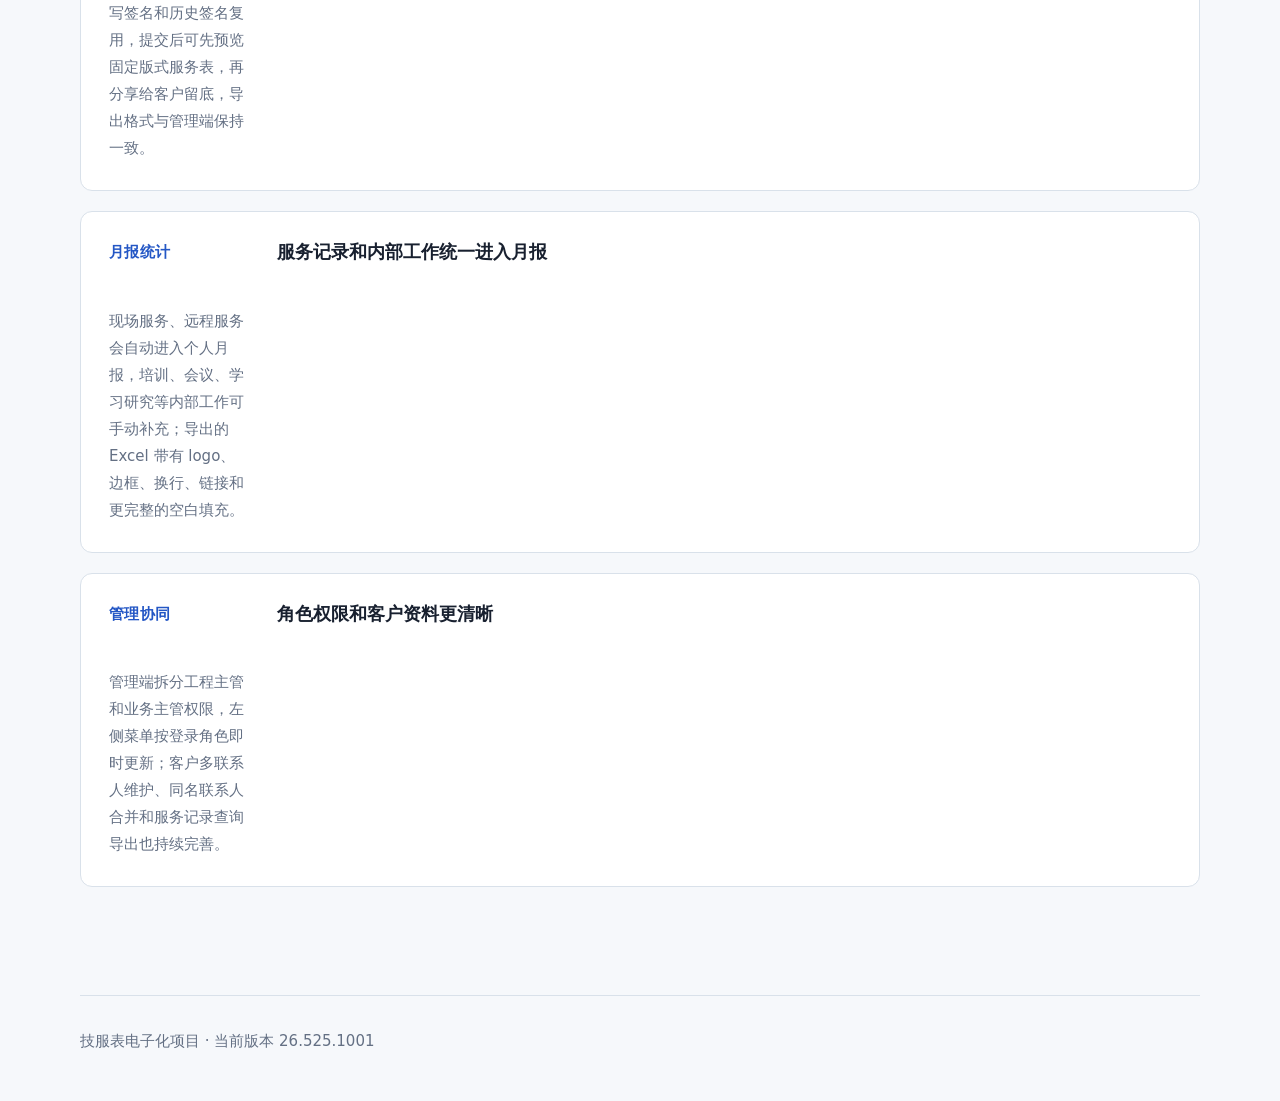
==== commit 8b66292a: "Update service sheet project page" ====
--- a/service-sheet-electronic/index.html
+++ b/service-sheet-electronic/index.html
@@ -17,6 +17,7 @@
         <div class="nav-links">
           <a href="#features">功能</a>
           <a href="#screenshots">截图</a>
+          <a href="./engineer-guide.html">工程师说明</a>
           <a href="#updates">更新</a>
         </div>
       </nav>
@@ -32,6 +33,7 @@
           </p>
           <div class="hero-actions">
             <a class="button primary" href="#screenshots">查看界面</a>
+            <a class="button secondary" href="./engineer-guide.html">工程师使用说明</a>
             <a class="button secondary" href="#updates">查看更新</a>
           </div>
         </div>
@@ -122,31 +124,106 @@
         </div>
         <div class="timeline">
           <article>
-            <span>26.522.1005</span>
-            <h3>月报中文化、协作记录和客户联系人完善</h3>
-            <p>月报工作性质和类别改为中文描述；多工程师现场服务可按工程师区分处理记录，同时完善签名复用、月报条目和客户多联系人维护。</p>
-          </article>
-          <article>
-            <span>26.521.1004</span>
-            <h3>分享预览、远程服务导出和月报完善</h3>
-            <p>新增固定版式预览分享流程，优化现场与远程服务字段展示，强化必填校验，并改善后台数据查询性能。</p>
-          </article>
-          <article>
-            <span>26.519.1003</span>
-            <h3>导出版式与主题能力增强</h3>
-            <p>服务表和月报导出加入品牌标识、表格样式、链接跳转和多主题界面基础。</p>
-          </article>
-          <article>
-            <span>26.519.1002</span>
-            <h3>版本记录规范建立</h3>
-            <p>新增更新日志，并同步管理端、工程师端和后端版本展示。</p>
+            <span>工程师端</span>
+            <h3>服务表补充外勤行程时间</h3>
+            <p>正式工程师端的新建/修改服务表将“出发时间”“返抵时间”收进可选区块，适合加班或外勤返程记录；导出时未填写就不显示空列，填写后才随服务表保留。</p>
+          </article>
+          <article>
+            <span>正式入口</span>
+            <h3>工程师登录页可切换版本</h3>
+            <p>正式和预览入口统一显示为“正式版 / Preview1（仅视觉预览） / Preview2(仅视觉预览)”，并仅保留在登录页；进入预览业务页后不再显示悬浮版本切换。</p>
+          </article>
+          <article>
+            <span>Preview</span>
+            <h3>客户快速带入可点选历史记录</h3>
+            <p>Preview1 和 Preview2 的新建服务表会展示本人最近最多 10 条历史服务记录，点击后可带入客户、联系人、设备和服务内容字段。</p>
+          </article>
+          <article>
+            <span>Preview1</span>
+            <h3>工程师页补齐账号与语言操作</h3>
+            <p>Preview1 工程师业务页右上角新增小型当前用户、简繁切换和退出按钮，导航当前态也改为精确高亮。</p>
+          </article>
+          <article>
+            <span>Preview2</span>
+            <h3>第一套 v0-ui 已挂到正式域名子路径</h3>
+            <p>新的 preview2 可通过管理端和工程师端正式域名的 <code>/preview2</code> 入口直接查看，用于和 preview1、正式 Vue 版本并行对比。</p>
+          </article>
+          <article>
+            <span>Preview1</span>
+            <h3>Figma MCP preview 也进入正式域名子路径</h3>
+            <p>Figma MCP 版本现在可通过 <code>/preview1</code> 查看，并和 preview2 一起提供顶部版本切换，测试时不用再记多组独立域名。</p>
+          </article>
+          <article>
+            <span>工程师端</span>
+            <h3>月报页改成更适合桌面查看的总览布局</h3>
+            <p>工程师端月报现在会把服务总数、工时、现场/远程占比、类型分布、周趋势和活动明细集中展示，方便在电脑上快速浏览整月工作情况，同时继续保留 Excel 导出。</p>
+          </article>
+          <article>
+            <span>协作流程</span>
+            <h3>新增 preview 双轨发布文档和脚本</h3>
+            <p>主仓库现已补充 preview 前端工作流说明和独立发布脚本，后续 v0 / figma 或外部 preview 前端可以单独发布到 preview 域名，不影响正式站点使用。</p>
+          </article>
+          <article>
+            <span>流程收口</span>
+            <h3>派单和审核残留已从当前产品流里移除</h3>
+            <p>正式前后端、工程师说明和 preview 设计源现已统一使用“新建、填写、提交、查询、导出”的服务记录流程，不再把派工、开始处理、审核和归档当作当前界面能力暴露，减少后续设计联动时的理解偏差。</p>
+          </article>
+          <article>
+            <span>测试发布</span>
+            <h3>v0 工程师端个人页可保存真实签名</h3>
+            <p>工程师 preview 新界面的个人页现在会读取正式账号资料，并可把手写签名直接保存到真实工程师账号，方便继续在新 UI 上验证个人签名维护流程。</p>
+          </article>
+          <article>
+            <span>测试发布</span>
+            <h3>v0 工程师端可预览并分享真实服务表</h3>
+            <p>工程师 preview 新界面的服务记录详情现在可直接进入分享预览，按正式服务单数据生成技术服务咨询表图片，并支持下载或调起系统分享，方便继续在新 UI 上验证客户留底流程。</p>
+          </article>
+          <article>
+            <span>测试发布</span>
+            <h3>v0 工程师端月报开始读取真实月度数据</h3>
+            <p>工程师 preview 新界面的月报页现在会按所选月份读取正式系统里的服务记录和内部工作明细，并按现场/远程服务做统计汇总，便于继续在新 UI 上验证月报体验。</p>
+          </article>
+          <article>
+            <span>测试发布</span>
+            <h3>新 UI 可独立发到 preview 站点</h3>
+            <p>现有正式前端继续保持生产环境稳定，新的 v0 / figma 设计前端可单独发布到管理端和工程师端 preview 域名，便于测试新界面与新流程，同时不影响正式站点使用。</p>
+          </article>
+          <article>
+            <span>弱网场景</span>
+            <h3>工程师端先具备离线打开和本机草稿能力</h3>
+            <p>工程师端现在可安装到手机或电脑桌面，第二次打开后即使现场网络不稳，也能继续进入已访问页面、查看缓存工单，并把服务表内容先保存在本机，避免填写到一半丢失。</p>
+          </article>
+          <article>
+            <span>工程师端</span>
+            <h3>现场服务填写更顺手</h3>
+            <p>工程师可以从已有服务记录进入填写，也可以主动新建服务表。新建时“客户名称”默认先显示本人最近 10 条历史服务记录，方便快速带入客户、联系人、地址和设备；需要找附近公司时，可点击右侧定位按钮继续搜索。</p>
+          </article>
+          <article>
+            <span>Figma MCP Preview</span>
+            <h3>独立双端预览前端成型</h3>
+            <p>新增由 Figma MCP 设计依据驱动的管理端和工程师端 preview，覆盖登录、工作台、服务记录、客户资料、月报、任务、详情、分享预览、个人页和移动端卡片布局；工程师端月报、密码修改和个人签名也已按正式接口补齐。</p>
+          </article>
+          <article>
+            <span>客户留底</span>
+            <h3>签名、预览和分享流程完善</h3>
+            <p>现场服务支持客户手写签名和历史签名复用，提交后可先预览固定版式服务表，再分享给客户留底，导出格式与管理端保持一致。</p>
+          </article>
+          <article>
+            <span>月报统计</span>
+            <h3>服务记录和内部工作统一进入月报</h3>
+            <p>现场服务、远程服务会自动进入个人月报，培训、会议、学习研究等内部工作可手动补充；导出的 Excel 带有 logo、边框、换行、链接和更完整的空白填充。</p>
+          </article>
+          <article>
+            <span>管理协同</span>
+            <h3>角色权限和客户资料更清晰</h3>
+            <p>管理端拆分工程主管和业务主管权限，左侧菜单按登录角色即时更新；客户多联系人维护、同名联系人合并和服务记录查询导出也持续完善。</p>
           </article>
         </div>
       </section>
     </main>
 
     <footer class="footer">
-      <p>技服表电子化项目 · 当前版本 26.522.1005</p>
+      <p>技服表电子化项目 · 当前版本 26.525.1001</p>
     </footer>
   </body>
 </html>
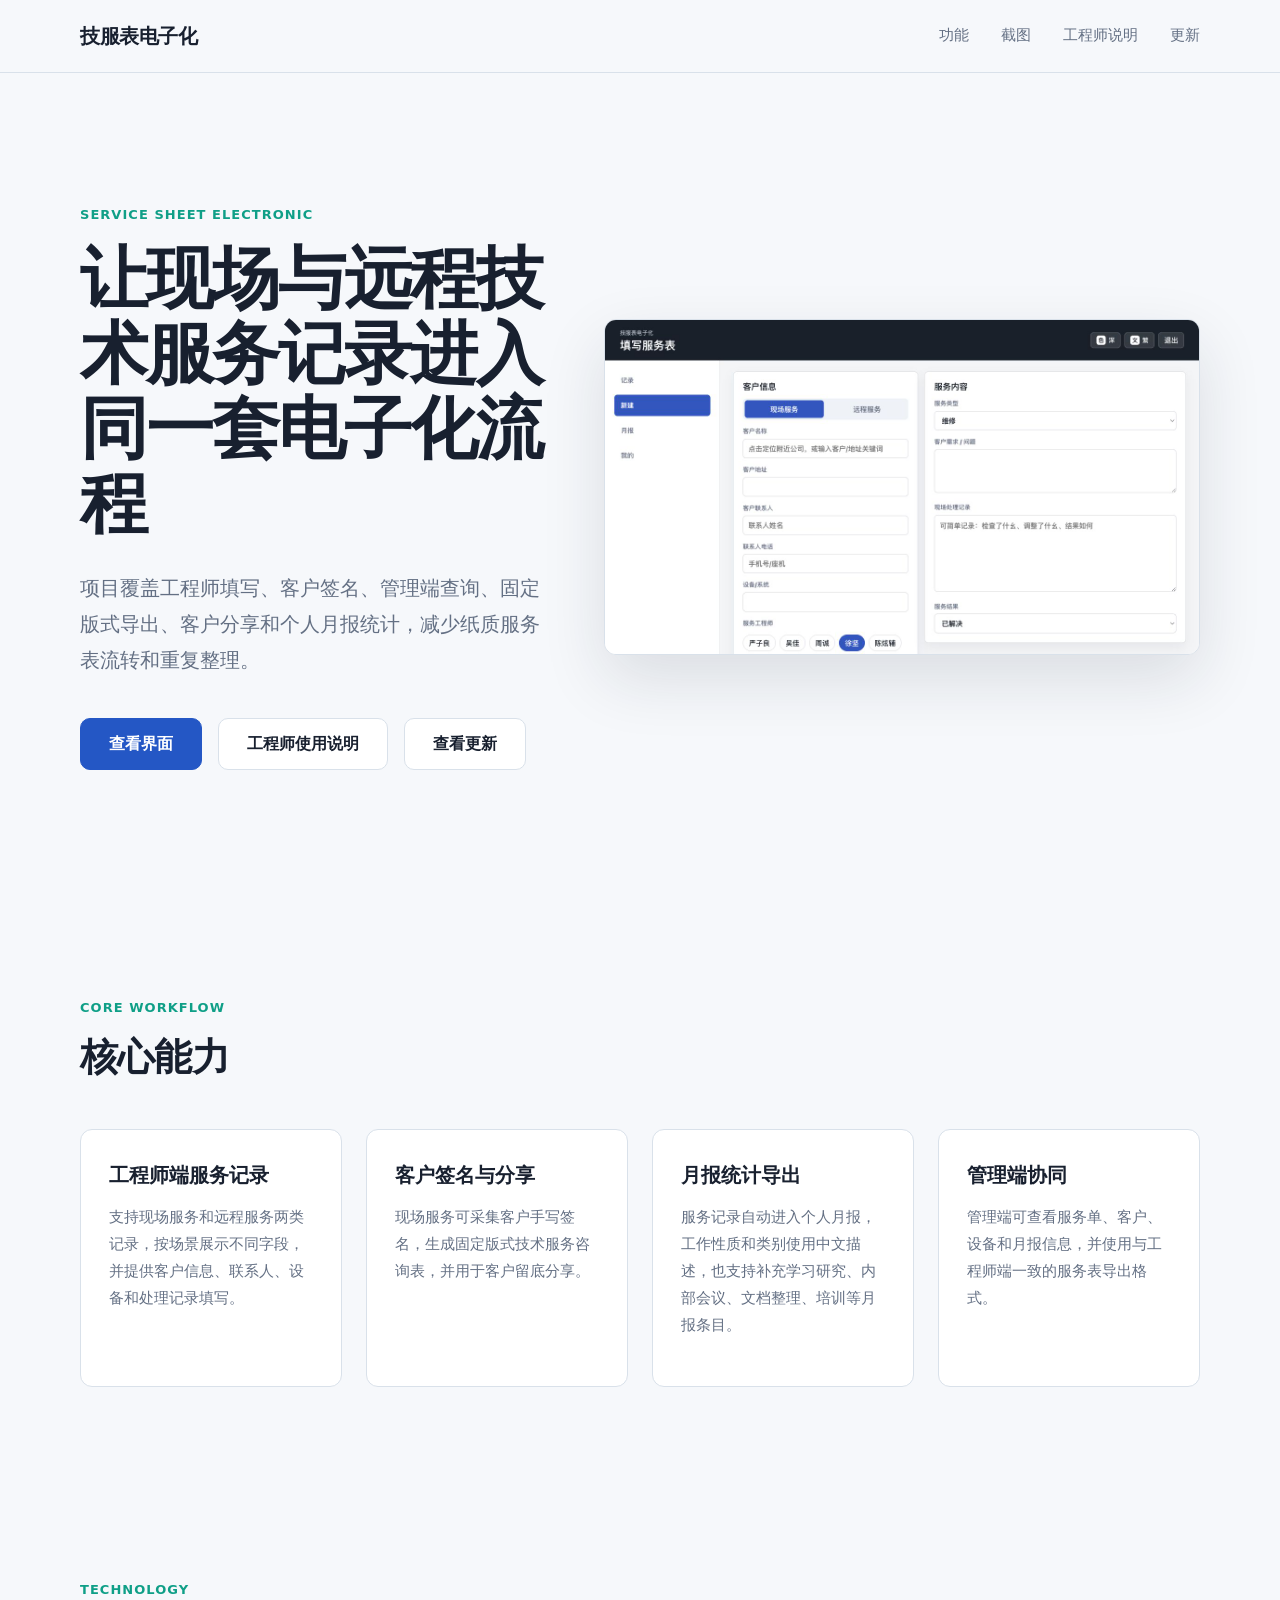
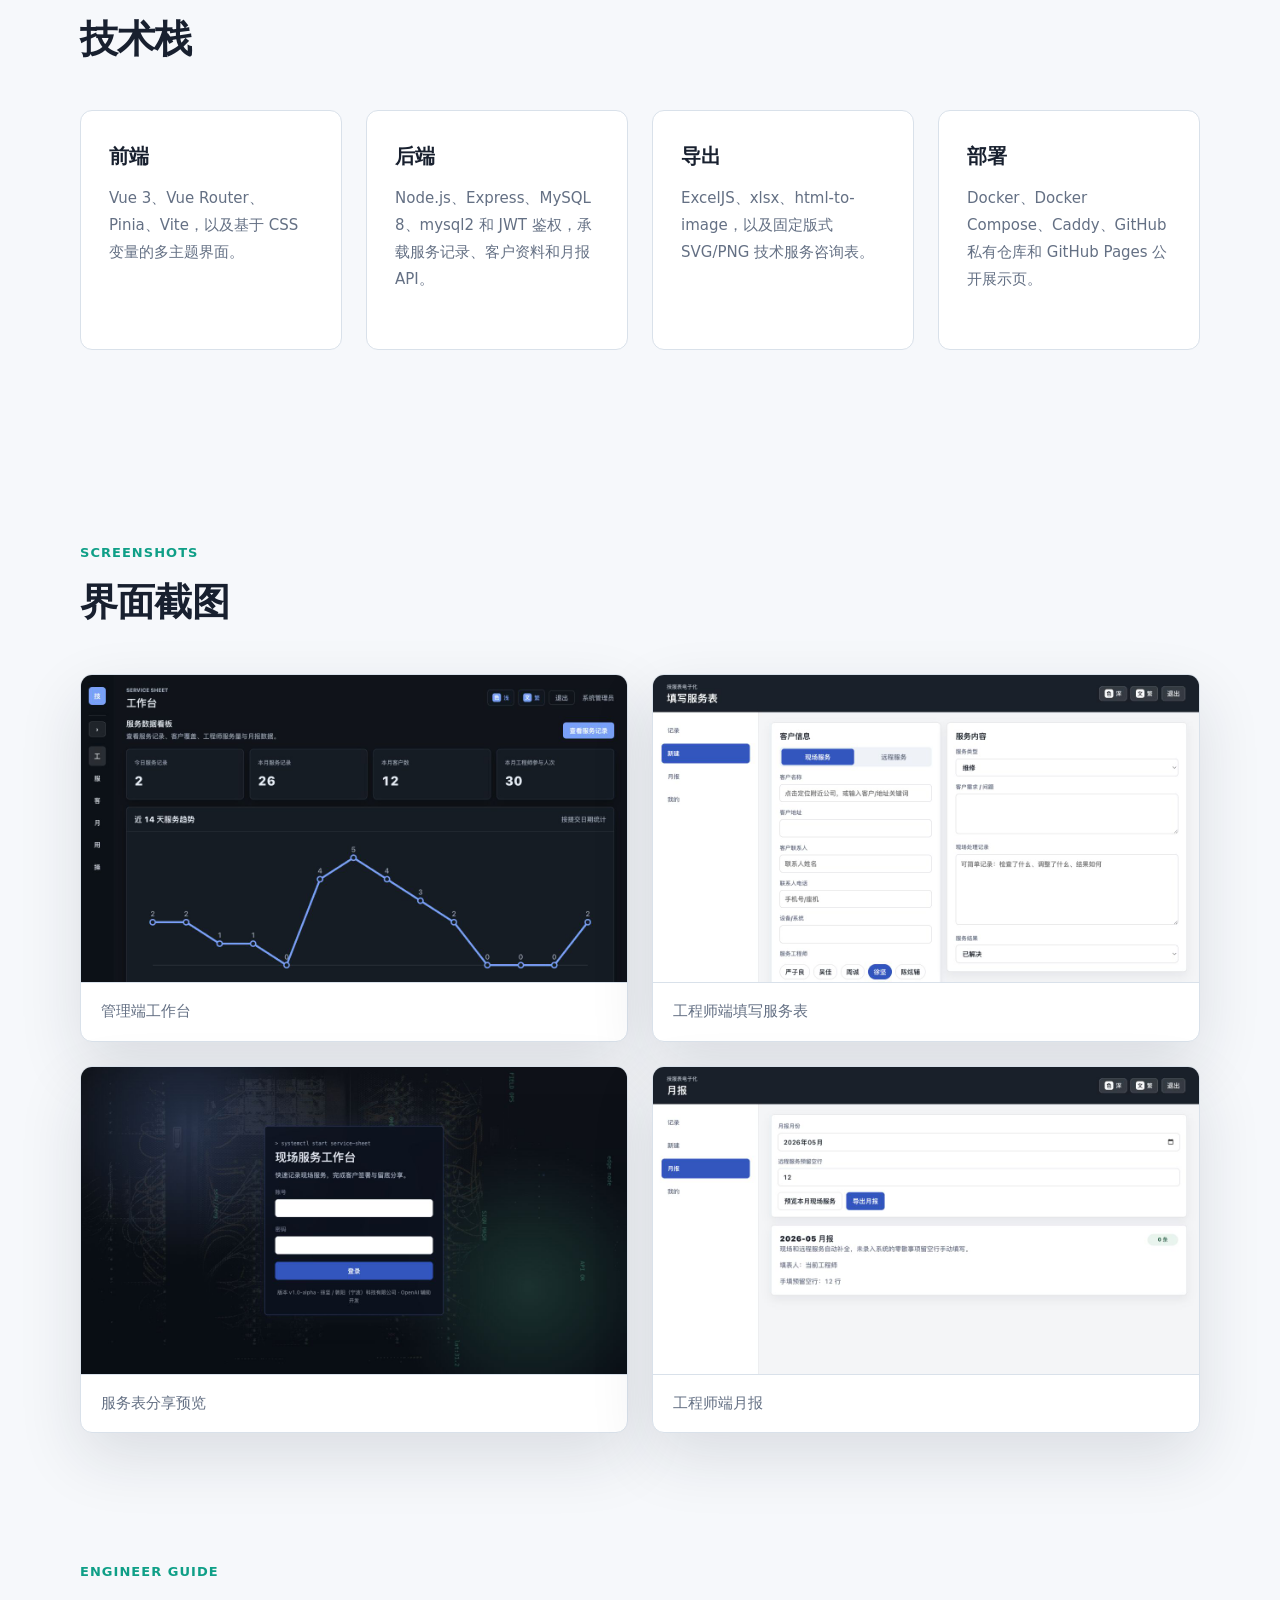
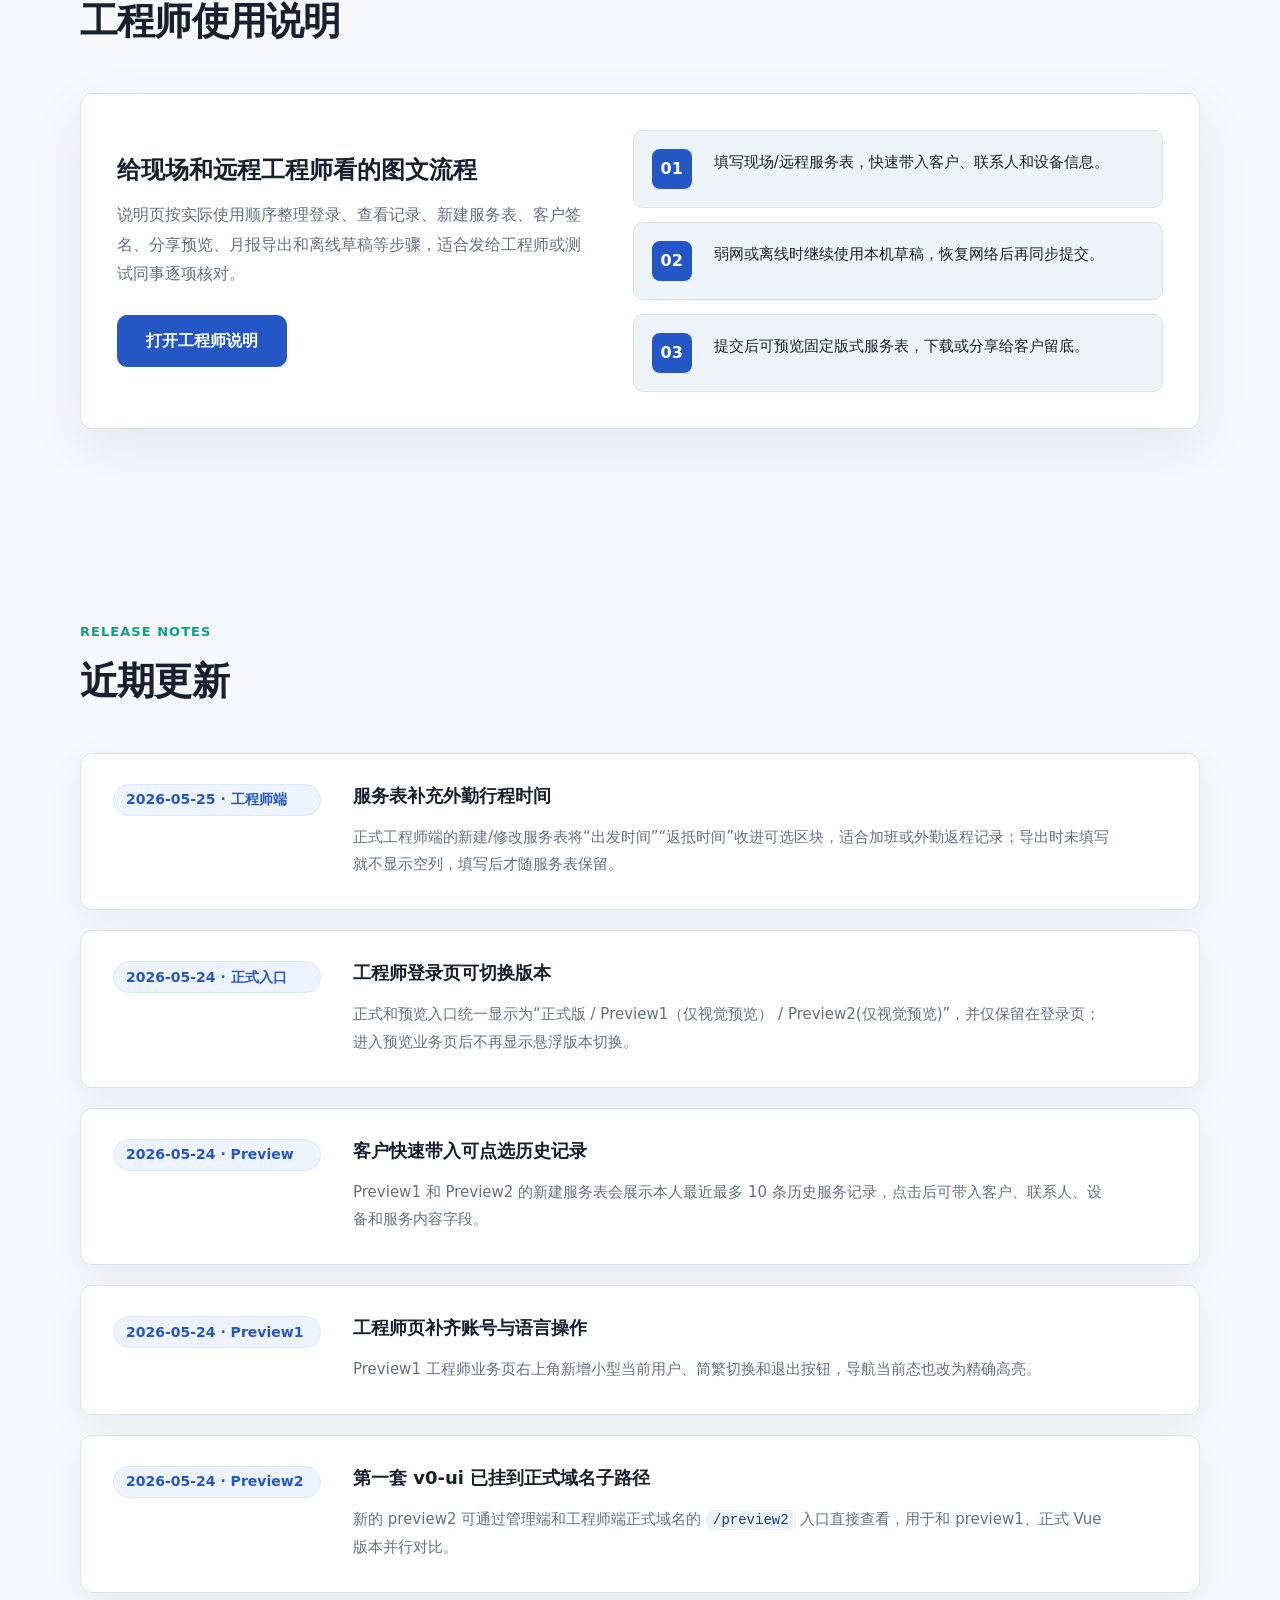
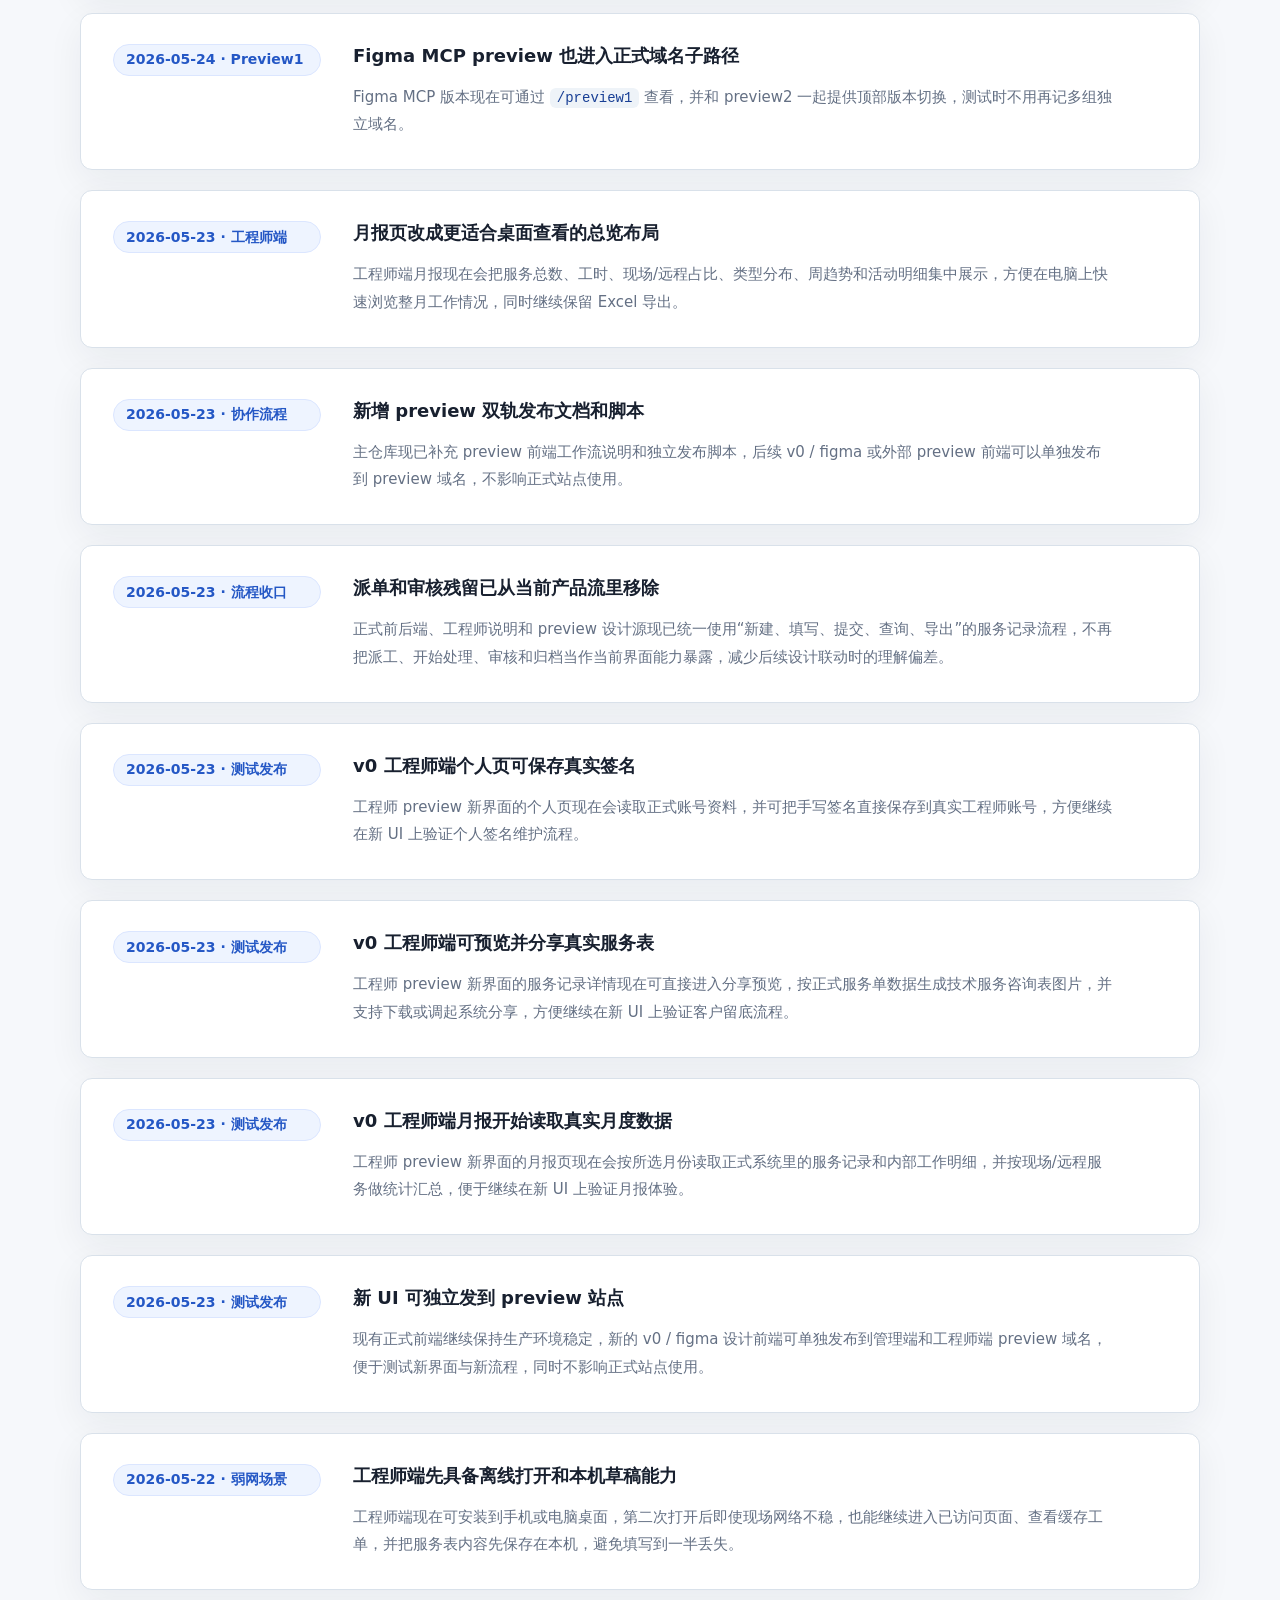
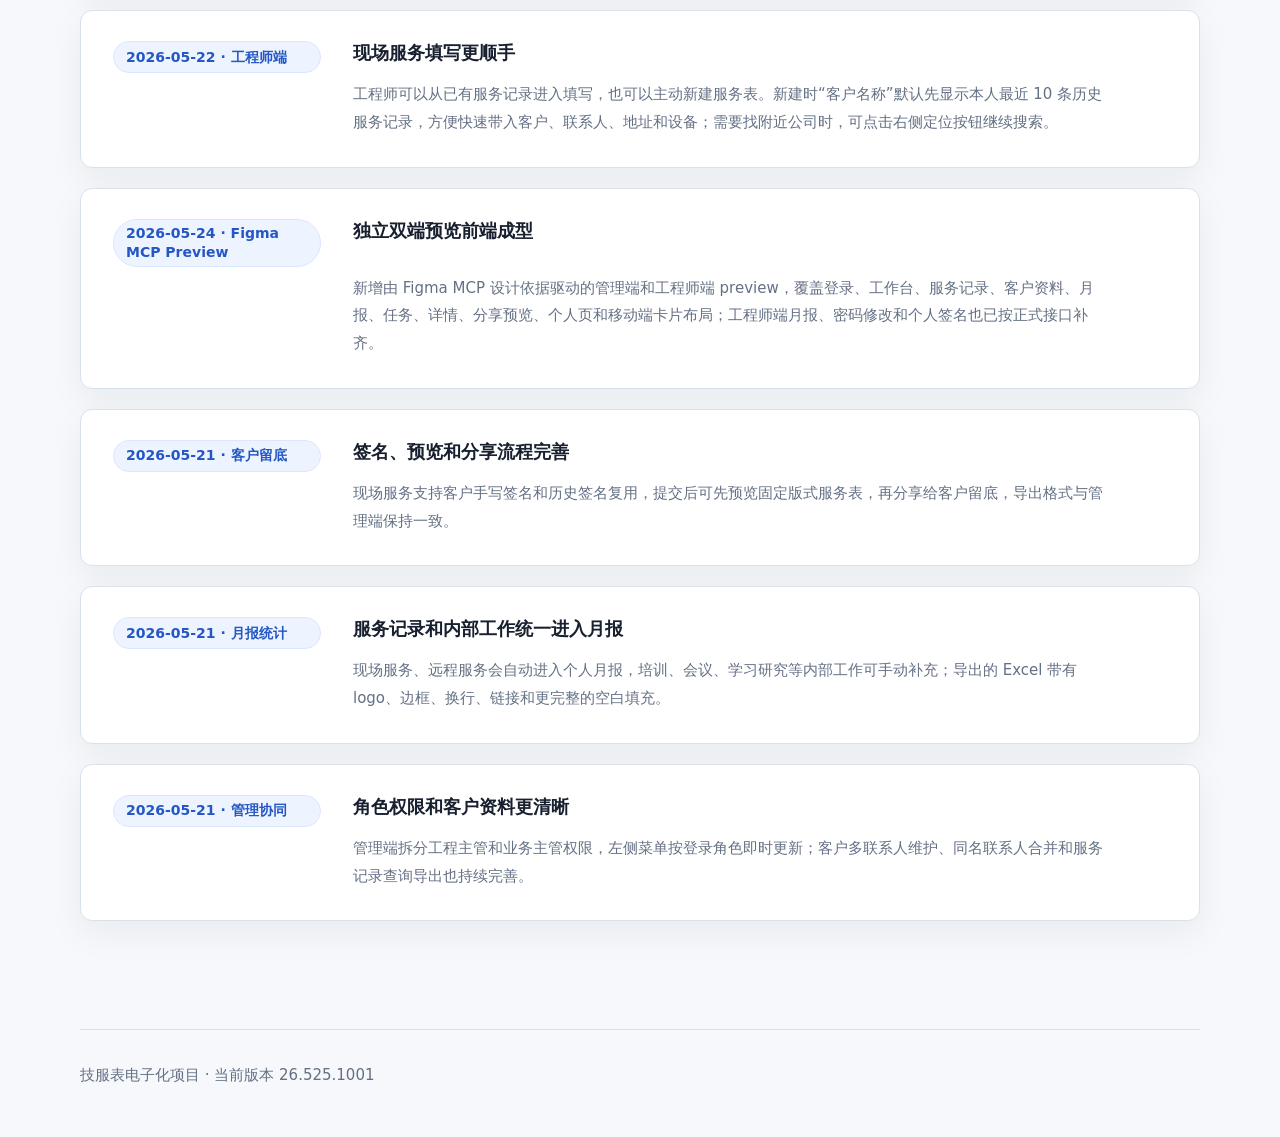
==== commit 4151c5ae: "Restore guide summary and date updates" ====
--- a/service-sheet-electronic/index.html
+++ b/service-sheet-electronic/index.html
@@ -117,6 +117,36 @@
         </div>
       </section>
 
+      <section id="engineer-guide-summary" class="section guide-summary-home">
+        <div class="section-heading">
+          <p class="eyebrow">Engineer Guide</p>
+          <h2>工程师使用说明</h2>
+        </div>
+        <div class="guide-summary-card">
+          <div>
+            <h3>给现场和远程工程师看的图文流程</h3>
+            <p>
+              说明页按实际使用顺序整理登录、查看记录、新建服务表、客户签名、分享预览、月报导出和离线草稿等步骤，适合发给工程师或测试同事逐项核对。
+            </p>
+            <a class="button primary" href="./engineer-guide.html">打开工程师说明</a>
+          </div>
+          <div class="guide-summary-points">
+            <article>
+              <span>01</span>
+              <p>填写现场/远程服务表，快速带入客户、联系人和设备信息。</p>
+            </article>
+            <article>
+              <span>02</span>
+              <p>弱网或离线时继续使用本机草稿，恢复网络后再同步提交。</p>
+            </article>
+            <article>
+              <span>03</span>
+              <p>提交后可预览固定版式服务表，下载或分享给客户留底。</p>
+            </article>
+          </div>
+        </div>
+      </section>
+
       <section id="updates" class="section updates">
         <div class="section-heading">
           <p class="eyebrow">Release Notes</p>
@@ -124,97 +154,97 @@
         </div>
         <div class="timeline">
           <article>
-            <span>工程师端</span>
+            <span>2026-05-25 · 工程师端</span>
             <h3>服务表补充外勤行程时间</h3>
             <p>正式工程师端的新建/修改服务表将“出发时间”“返抵时间”收进可选区块，适合加班或外勤返程记录；导出时未填写就不显示空列，填写后才随服务表保留。</p>
           </article>
           <article>
-            <span>正式入口</span>
+            <span>2026-05-24 · 正式入口</span>
             <h3>工程师登录页可切换版本</h3>
             <p>正式和预览入口统一显示为“正式版 / Preview1（仅视觉预览） / Preview2(仅视觉预览)”，并仅保留在登录页；进入预览业务页后不再显示悬浮版本切换。</p>
           </article>
           <article>
-            <span>Preview</span>
+            <span>2026-05-24 · Preview</span>
             <h3>客户快速带入可点选历史记录</h3>
             <p>Preview1 和 Preview2 的新建服务表会展示本人最近最多 10 条历史服务记录，点击后可带入客户、联系人、设备和服务内容字段。</p>
           </article>
           <article>
-            <span>Preview1</span>
+            <span>2026-05-24 · Preview1</span>
             <h3>工程师页补齐账号与语言操作</h3>
             <p>Preview1 工程师业务页右上角新增小型当前用户、简繁切换和退出按钮，导航当前态也改为精确高亮。</p>
           </article>
           <article>
-            <span>Preview2</span>
+            <span>2026-05-24 · Preview2</span>
             <h3>第一套 v0-ui 已挂到正式域名子路径</h3>
             <p>新的 preview2 可通过管理端和工程师端正式域名的 <code>/preview2</code> 入口直接查看，用于和 preview1、正式 Vue 版本并行对比。</p>
           </article>
           <article>
-            <span>Preview1</span>
+            <span>2026-05-24 · Preview1</span>
             <h3>Figma MCP preview 也进入正式域名子路径</h3>
             <p>Figma MCP 版本现在可通过 <code>/preview1</code> 查看，并和 preview2 一起提供顶部版本切换，测试时不用再记多组独立域名。</p>
           </article>
           <article>
-            <span>工程师端</span>
+            <span>2026-05-23 · 工程师端</span>
             <h3>月报页改成更适合桌面查看的总览布局</h3>
             <p>工程师端月报现在会把服务总数、工时、现场/远程占比、类型分布、周趋势和活动明细集中展示，方便在电脑上快速浏览整月工作情况，同时继续保留 Excel 导出。</p>
           </article>
           <article>
-            <span>协作流程</span>
+            <span>2026-05-23 · 协作流程</span>
             <h3>新增 preview 双轨发布文档和脚本</h3>
             <p>主仓库现已补充 preview 前端工作流说明和独立发布脚本，后续 v0 / figma 或外部 preview 前端可以单独发布到 preview 域名，不影响正式站点使用。</p>
           </article>
           <article>
-            <span>流程收口</span>
+            <span>2026-05-23 · 流程收口</span>
             <h3>派单和审核残留已从当前产品流里移除</h3>
             <p>正式前后端、工程师说明和 preview 设计源现已统一使用“新建、填写、提交、查询、导出”的服务记录流程，不再把派工、开始处理、审核和归档当作当前界面能力暴露，减少后续设计联动时的理解偏差。</p>
           </article>
           <article>
-            <span>测试发布</span>
+            <span>2026-05-23 · 测试发布</span>
             <h3>v0 工程师端个人页可保存真实签名</h3>
             <p>工程师 preview 新界面的个人页现在会读取正式账号资料，并可把手写签名直接保存到真实工程师账号，方便继续在新 UI 上验证个人签名维护流程。</p>
           </article>
           <article>
-            <span>测试发布</span>
+            <span>2026-05-23 · 测试发布</span>
             <h3>v0 工程师端可预览并分享真实服务表</h3>
             <p>工程师 preview 新界面的服务记录详情现在可直接进入分享预览，按正式服务单数据生成技术服务咨询表图片，并支持下载或调起系统分享，方便继续在新 UI 上验证客户留底流程。</p>
           </article>
           <article>
-            <span>测试发布</span>
+            <span>2026-05-23 · 测试发布</span>
             <h3>v0 工程师端月报开始读取真实月度数据</h3>
             <p>工程师 preview 新界面的月报页现在会按所选月份读取正式系统里的服务记录和内部工作明细，并按现场/远程服务做统计汇总，便于继续在新 UI 上验证月报体验。</p>
           </article>
           <article>
-            <span>测试发布</span>
+            <span>2026-05-23 · 测试发布</span>
             <h3>新 UI 可独立发到 preview 站点</h3>
             <p>现有正式前端继续保持生产环境稳定，新的 v0 / figma 设计前端可单独发布到管理端和工程师端 preview 域名，便于测试新界面与新流程，同时不影响正式站点使用。</p>
           </article>
           <article>
-            <span>弱网场景</span>
+            <span>2026-05-22 · 弱网场景</span>
             <h3>工程师端先具备离线打开和本机草稿能力</h3>
             <p>工程师端现在可安装到手机或电脑桌面，第二次打开后即使现场网络不稳，也能继续进入已访问页面、查看缓存工单，并把服务表内容先保存在本机，避免填写到一半丢失。</p>
           </article>
           <article>
-            <span>工程师端</span>
+            <span>2026-05-22 · 工程师端</span>
             <h3>现场服务填写更顺手</h3>
             <p>工程师可以从已有服务记录进入填写，也可以主动新建服务表。新建时“客户名称”默认先显示本人最近 10 条历史服务记录，方便快速带入客户、联系人、地址和设备；需要找附近公司时，可点击右侧定位按钮继续搜索。</p>
           </article>
           <article>
-            <span>Figma MCP Preview</span>
+            <span>2026-05-24 · Figma MCP Preview</span>
             <h3>独立双端预览前端成型</h3>
             <p>新增由 Figma MCP 设计依据驱动的管理端和工程师端 preview，覆盖登录、工作台、服务记录、客户资料、月报、任务、详情、分享预览、个人页和移动端卡片布局；工程师端月报、密码修改和个人签名也已按正式接口补齐。</p>
           </article>
           <article>
-            <span>客户留底</span>
+            <span>2026-05-21 · 客户留底</span>
             <h3>签名、预览和分享流程完善</h3>
             <p>现场服务支持客户手写签名和历史签名复用，提交后可先预览固定版式服务表，再分享给客户留底，导出格式与管理端保持一致。</p>
           </article>
           <article>
-            <span>月报统计</span>
+            <span>2026-05-21 · 月报统计</span>
             <h3>服务记录和内部工作统一进入月报</h3>
             <p>现场服务、远程服务会自动进入个人月报，培训、会议、学习研究等内部工作可手动补充；导出的 Excel 带有 logo、边框、换行、链接和更完整的空白填充。</p>
           </article>
           <article>
-            <span>管理协同</span>
+            <span>2026-05-21 · 管理协同</span>
             <h3>角色权限和客户资料更清晰</h3>
             <p>管理端拆分工程主管和业务主管权限，左侧菜单按登录角色即时更新；客户多联系人维护、同名联系人合并和服务记录查询导出也持续完善。</p>
           </article>
--- a/service-sheet-electronic/styles.css
+++ b/service-sheet-electronic/styles.css
@@ -280,6 +280,74 @@
   font-weight: 500;
 }
 
+/* Engineer Guide Summary */
+.guide-summary-home {
+  padding-top: 32px;
+}
+
+.guide-summary-card {
+  display: grid;
+  grid-template-columns: minmax(0, 0.95fr) minmax(360px, 1.05fr);
+  gap: 36px;
+  align-items: center;
+  padding: 36px;
+  background: var(--surface);
+  border: 1px solid var(--line);
+  border-radius: 12px;
+  box-shadow: 0 18px 52px rgba(24, 32, 47, 0.08);
+}
+
+.guide-summary-card h3 {
+  margin-bottom: 14px;
+  font-size: 24px;
+  line-height: 1.3;
+}
+
+.guide-summary-card p {
+  color: var(--muted);
+  font-size: 16px;
+  line-height: 1.85;
+}
+
+.guide-summary-card .button {
+  margin-top: 10px;
+}
+
+.guide-summary-points {
+  display: grid;
+  gap: 14px;
+}
+
+.guide-summary-points article {
+  display: grid;
+  grid-template-columns: 48px minmax(0, 1fr);
+  gap: 14px;
+  align-items: start;
+  padding: 18px;
+  background: var(--surface-muted);
+  border: 1px solid var(--line);
+  border-radius: 10px;
+}
+
+.guide-summary-points span {
+  display: inline-flex;
+  align-items: center;
+  justify-content: center;
+  width: 40px;
+  height: 40px;
+  border-radius: 8px;
+  background: var(--primary);
+  color: #ffffff;
+  font-weight: 800;
+}
+
+.guide-summary-points p {
+  margin: 0;
+  color: var(--text);
+  font-size: 15px;
+  line-height: 1.75;
+}
+
 /* Updates Timeline */
 .updates {
   padding-bottom: 108px;
@@ -292,35 +360,59 @@
 
 .timeline article {
   display: grid;
-  grid-template-columns: 140px minmax(0, 1fr);
-  gap: 28px;
-  padding: 28px;
+  grid-template-columns: 208px minmax(0, 1fr);
+  gap: 8px 32px;
+  align-items: start;
+  padding: 30px 32px;
   background: var(--surface);
   border: 1px solid var(--line);
   border-radius: 12px;
+  box-shadow: 0 12px 36px rgba(24, 32, 47, 0.06);
   transition: all 0.2s ease;
 }
 
 .timeline article:hover {
-  border-color: var(--primary);
-  box-shadow: 0 8px 32px rgba(36, 87, 197, 0.1);
+  border-color: #b9c8e2;
+  box-shadow: 0 16px 44px rgba(36, 87, 197, 0.1);
+  transform: translateY(-2px);
 }
 
 .timeline span {
+  display: inline-flex;
+  align-items: center;
+  width: 100%;
+  min-height: 32px;
+  padding: 4px 12px;
+  background: #eef4ff;
+  border: 1px solid #dbe6ff;
+  border-radius: 999px;
   color: var(--primary);
   font-weight: 800;
+  font-size: 14px;
+  line-height: 1.35;
+  letter-spacing: 0;
+}
+
+.timeline h3 {
+  margin-bottom: 6px;
+  font-size: 18px;
+}
+
+.timeline p {
+  grid-column: 2;
+  margin-bottom: 0;
+  max-width: 760px;
   font-size: 15px;
-  letter-spacing: 0.02em;
-}
-
-.timeline h3 {
-  font-size: 18px;
-}
-
-.timeline p {
-  margin-bottom: 0;
-  font-size: 15px;
-  line-height: 1.8;
+  line-height: 1.85;
+}
+
+.timeline code {
+  padding: 2px 7px;
+  background: var(--surface-muted);
+  border-radius: 6px;
+  color: var(--primary-dark);
+  font-family: ui-monospace, SFMono-Regular, Menlo, Monaco, Consolas, "Liberation Mono", monospace;
+  font-size: 14px;
 }
 
 /* Footer */
@@ -335,9 +427,188 @@
   margin: 0;
 }
 
+/* Engineer Guide */
+.guide-hero {
+  display: grid;
+  grid-template-columns: minmax(0, 0.85fr) minmax(420px, 1.15fr);
+  gap: 56px;
+  align-items: center;
+  width: min(1120px, calc(100% - 48px));
+  margin: 0 auto;
+  padding: 72px 0 56px;
+}
+
+.guide-hero h1 {
+  font-size: clamp(40px, 5vw, 60px);
+}
+
+.guide-summary {
+  padding-top: 56px;
+}
+
+.guide-grid {
+  grid-template-columns: repeat(3, minmax(0, 1fr));
+}
+
+.guide-steps {
+  display: grid;
+  gap: 40px;
+}
+
+.guide-step {
+  display: grid;
+  grid-template-columns: minmax(300px, 0.85fr) minmax(460px, 1.15fr);
+  gap: 36px;
+  align-items: start;
+  padding: 32px;
+  background: var(--surface);
+  border: 1px solid var(--line);
+  border-radius: 12px;
+  box-shadow: 0 16px 48px rgba(24, 32, 47, 0.08);
+}
+
+.guide-step figure {
+  margin: 0;
+  overflow: hidden;
+  border: 1px solid var(--line);
+  border-radius: 10px;
+  background: var(--surface-muted);
+}
+
+.guide-step img {
+  aspect-ratio: 16 / 9;
+  object-fit: cover;
+}
+
+.guide-step figcaption {
+  padding: 14px 16px;
+  border-top: 1px solid var(--line);
+  color: var(--muted);
+  font-size: 14px;
+}
+
+.step-copy h3 {
+  margin-bottom: 16px;
+  font-size: 26px;
+  line-height: 1.25;
+}
+
+.step-copy p {
+  color: var(--muted);
+  font-size: 16px;
+}
+
+.step-copy ul {
+  margin: 20px 0 0;
+  padding-left: 20px;
+  color: var(--text);
+}
+
+.step-copy li + li {
+  margin-top: 8px;
+}
+
+.step-index {
+  display: inline-flex;
+  align-items: center;
+  justify-content: center;
+  width: 44px;
+  height: 44px;
+  margin-bottom: 18px;
+  border-radius: 8px;
+  background: var(--primary);
+  color: #ffffff;
+  font-weight: 800;
+}
+
+.guide-steps.compact {
+  gap: 32px;
+}
+
+.guide-tips article {
+  grid-template-columns: 80px minmax(0, 1fr);
+}
+
+.guide-panel {
+  padding: 28px;
+  background: var(--surface);
+  border: 1px solid var(--line);
+  border-radius: 12px;
+  box-shadow: 0 16px 48px rgba(24, 32, 47, 0.08);
+}
+
+.guide-callout {
+  display: flex;
+  flex-wrap: wrap;
+  align-items: center;
+  gap: 14px 18px;
+  margin-bottom: 24px;
+  padding: 18px 20px;
+  background: var(--surface-muted);
+  border: 1px solid var(--line);
+  border-radius: 10px;
+}
+
+.guide-callout strong {
+  font-size: 16px;
+}
+
+.guide-callout a {
+  color: var(--primary);
+  font-weight: 750;
+}
+
+.table-wrap {
+  overflow-x: auto;
+  border: 1px solid var(--line);
+  border-radius: 10px;
+}
+
+.guide-table {
+  width: 100%;
+  min-width: 720px;
+  border-collapse: collapse;
+  background: var(--surface);
+}
+
+.guide-table th,
+.guide-table td {
+  padding: 14px 16px;
+  border-bottom: 1px solid var(--line);
+  text-align: left;
+  vertical-align: middle;
+  font-size: 15px;
+}
+
+.guide-table th {
+  background: var(--surface-muted);
+  color: var(--text);
+  font-weight: 800;
+}
+
+.guide-table tr:last-child td {
+  border-bottom: 0;
+}
+
+.guide-table code {
+  padding: 2px 7px;
+  background: var(--surface-muted);
+  border-radius: 6px;
+  color: var(--primary-dark);
+  font-family: ui-monospace, SFMono-Regular, Menlo, Monaco, Consolas, "Liberation Mono", monospace;
+  font-size: 14px;
+}
+
+.guide-note {
+  margin: 18px 0 0;
+  color: var(--muted);
+  font-size: 14px;
+}
+
 /* Responsive Design */
 @media (max-width: 1024px) {
-  .feature-grid {
+  .feature-grid,
+  .guide-grid {
     grid-template-columns: repeat(2, 1fr);
   }
 }
@@ -357,14 +628,31 @@
     gap: 40px;
   }
 
+  .guide-hero,
+  .guide-step,
+  .guide-summary-card {
+    grid-template-columns: 1fr;
+  }
+
+  .guide-hero {
+    padding-top: 56px;
+  }
+
   .feature-grid,
-  .screenshot-grid {
+  .screenshot-grid,
+  .guide-grid {
     grid-template-columns: 1fr;
   }
 
-  .timeline article {
+  .timeline article,
+  .guide-tips article {
     grid-template-columns: 1fr;
     gap: 12px;
+  }
+
+  .timeline p {
+    grid-column: 1;
+    max-width: none;
   }
 
   .section {
@@ -375,6 +663,7 @@
 @media (max-width: 520px) {
   .nav,
   .hero,
+  .guide-hero,
   .section,
   .footer {
     width: min(100% - 32px, 1120px);
@@ -404,6 +693,14 @@
     min-height: auto;
   }
 
+  .guide-step {
+    padding: 22px;
+  }
+
+  .step-copy h3 {
+    font-size: 22px;
+  }
+
   .timeline article {
     padding: 24px;
   }
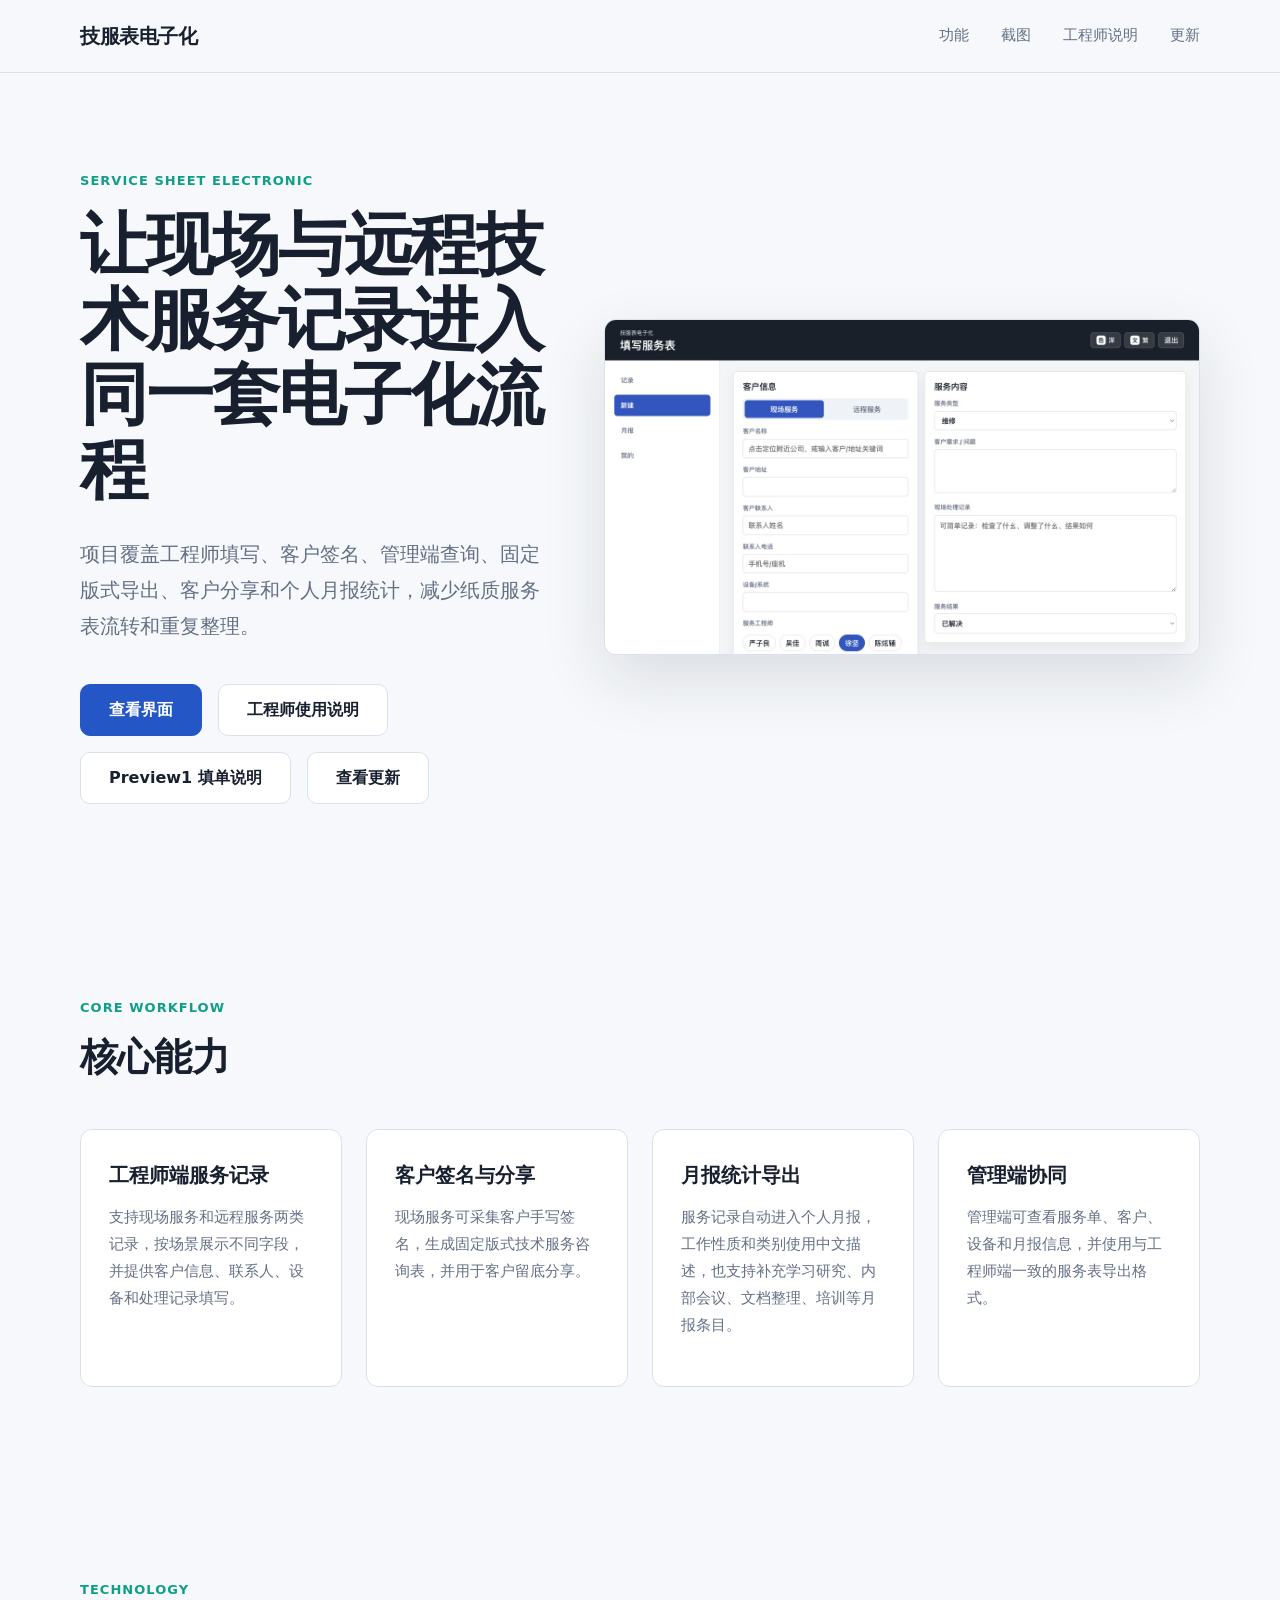
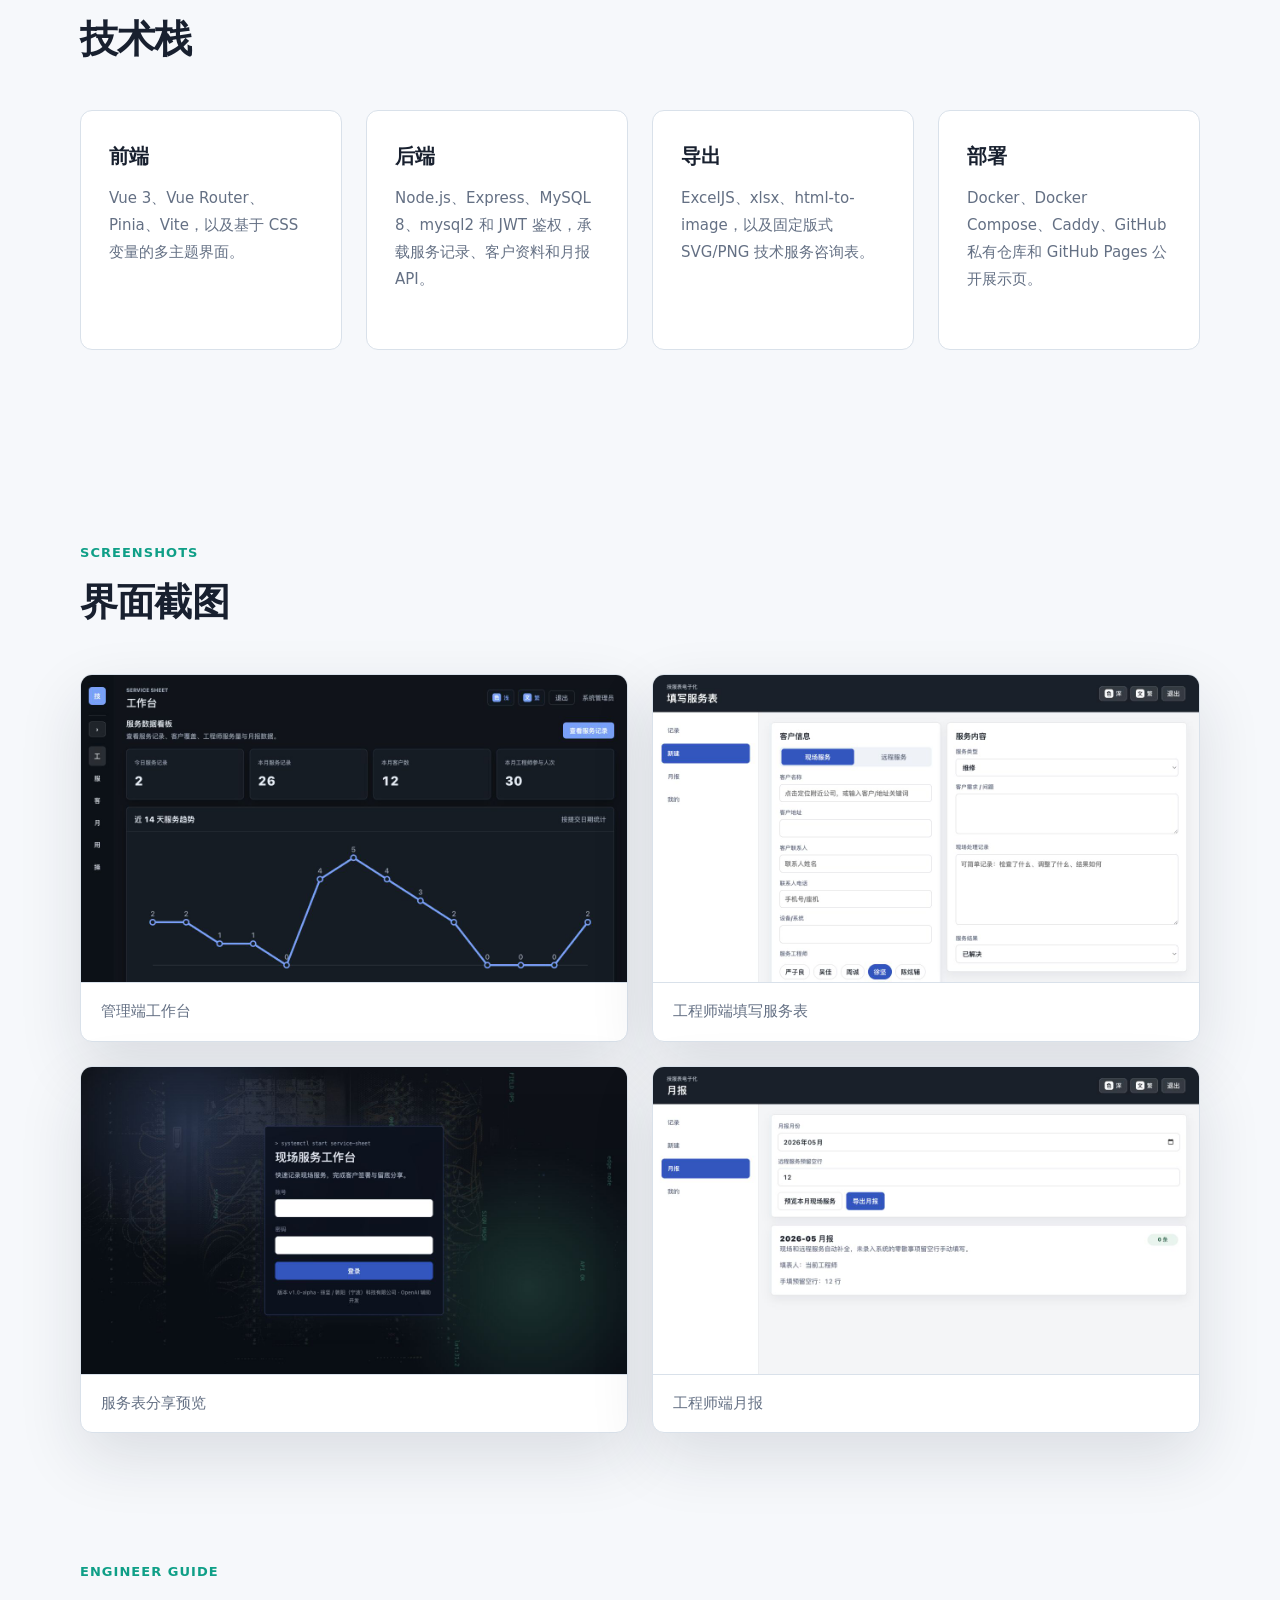
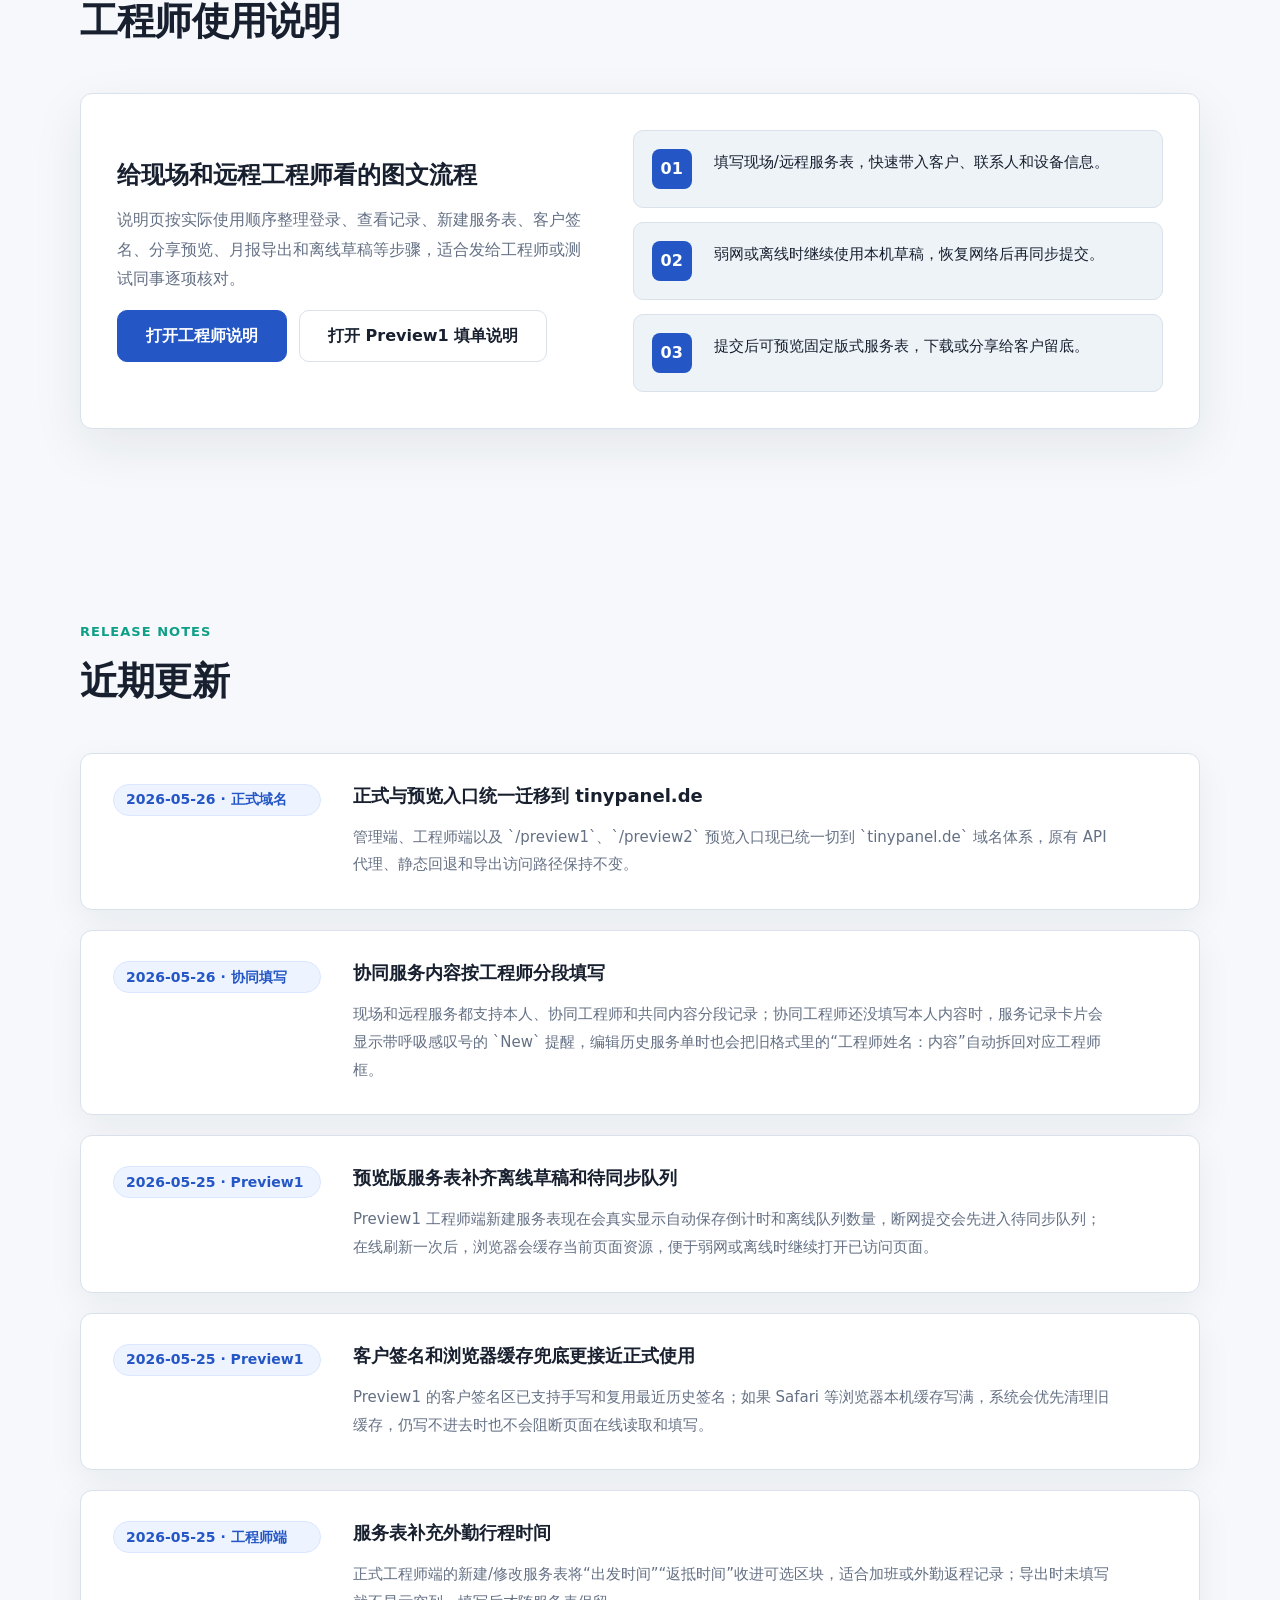
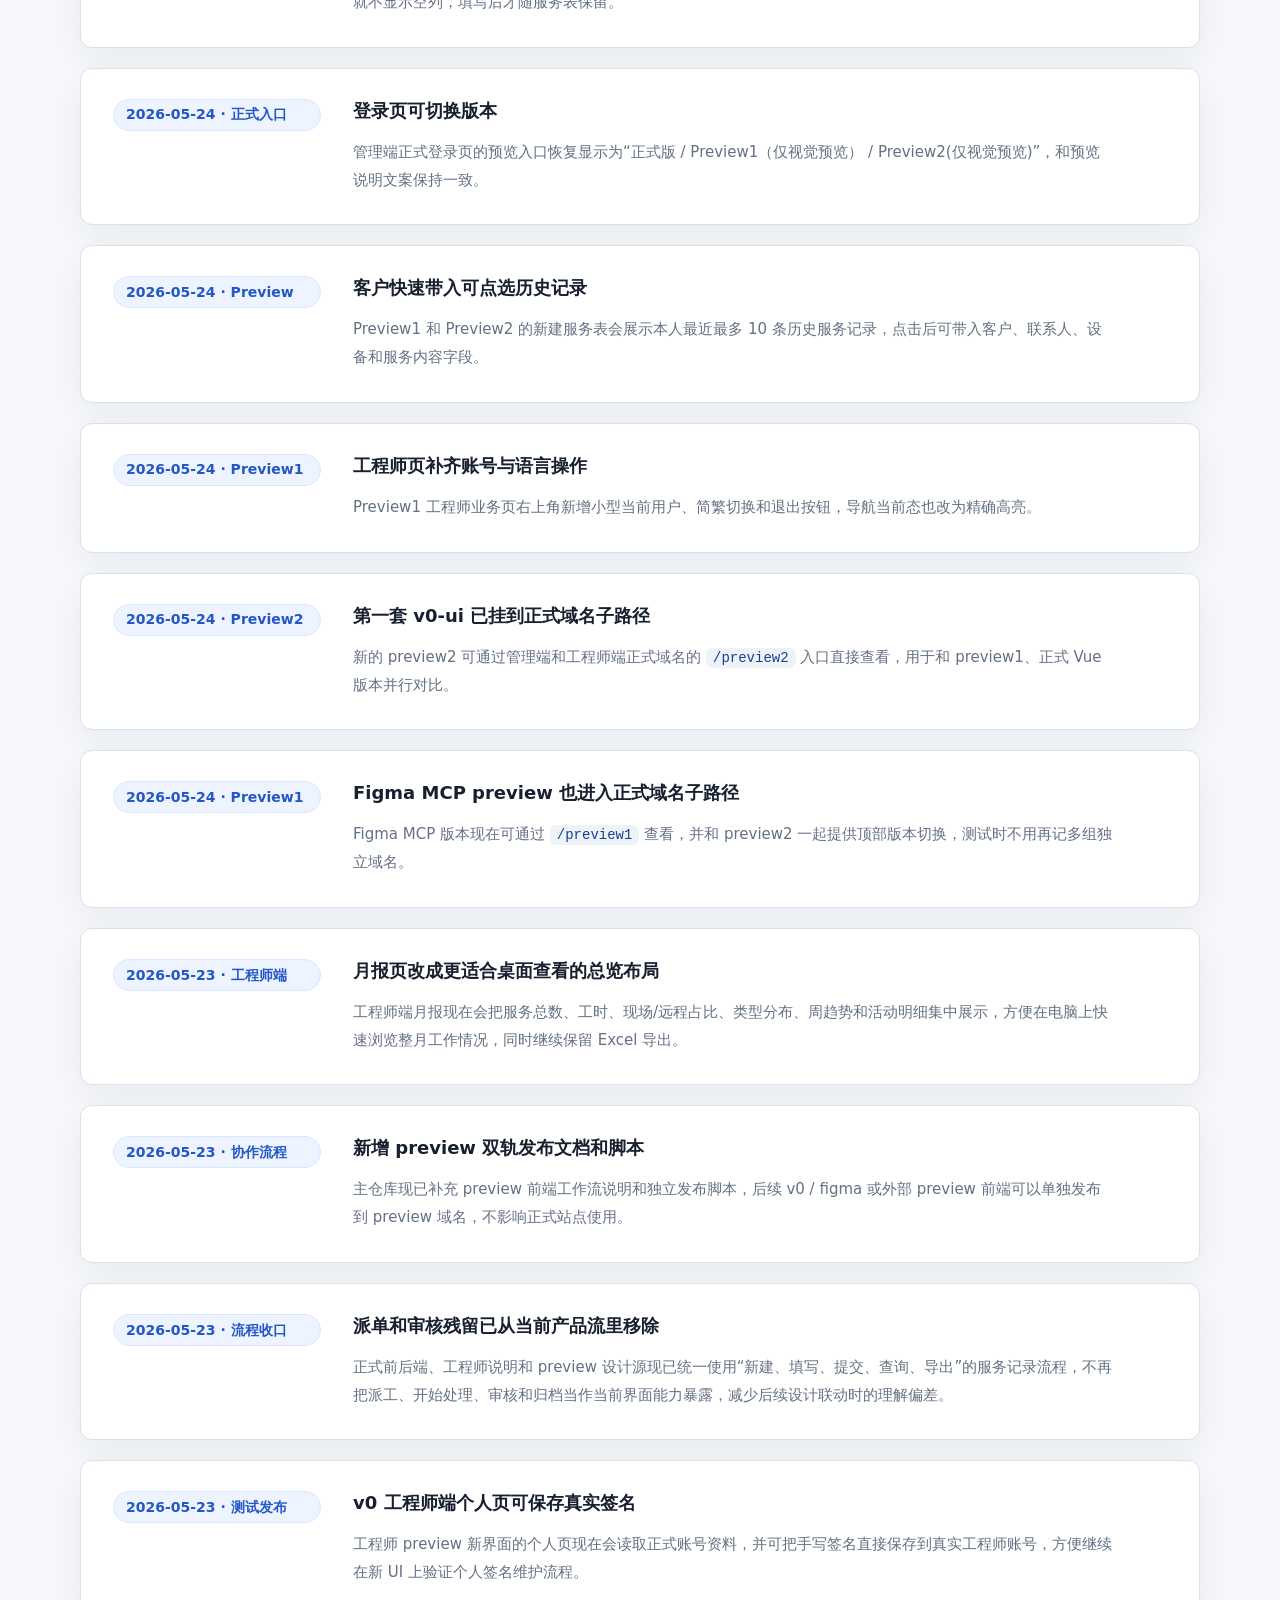
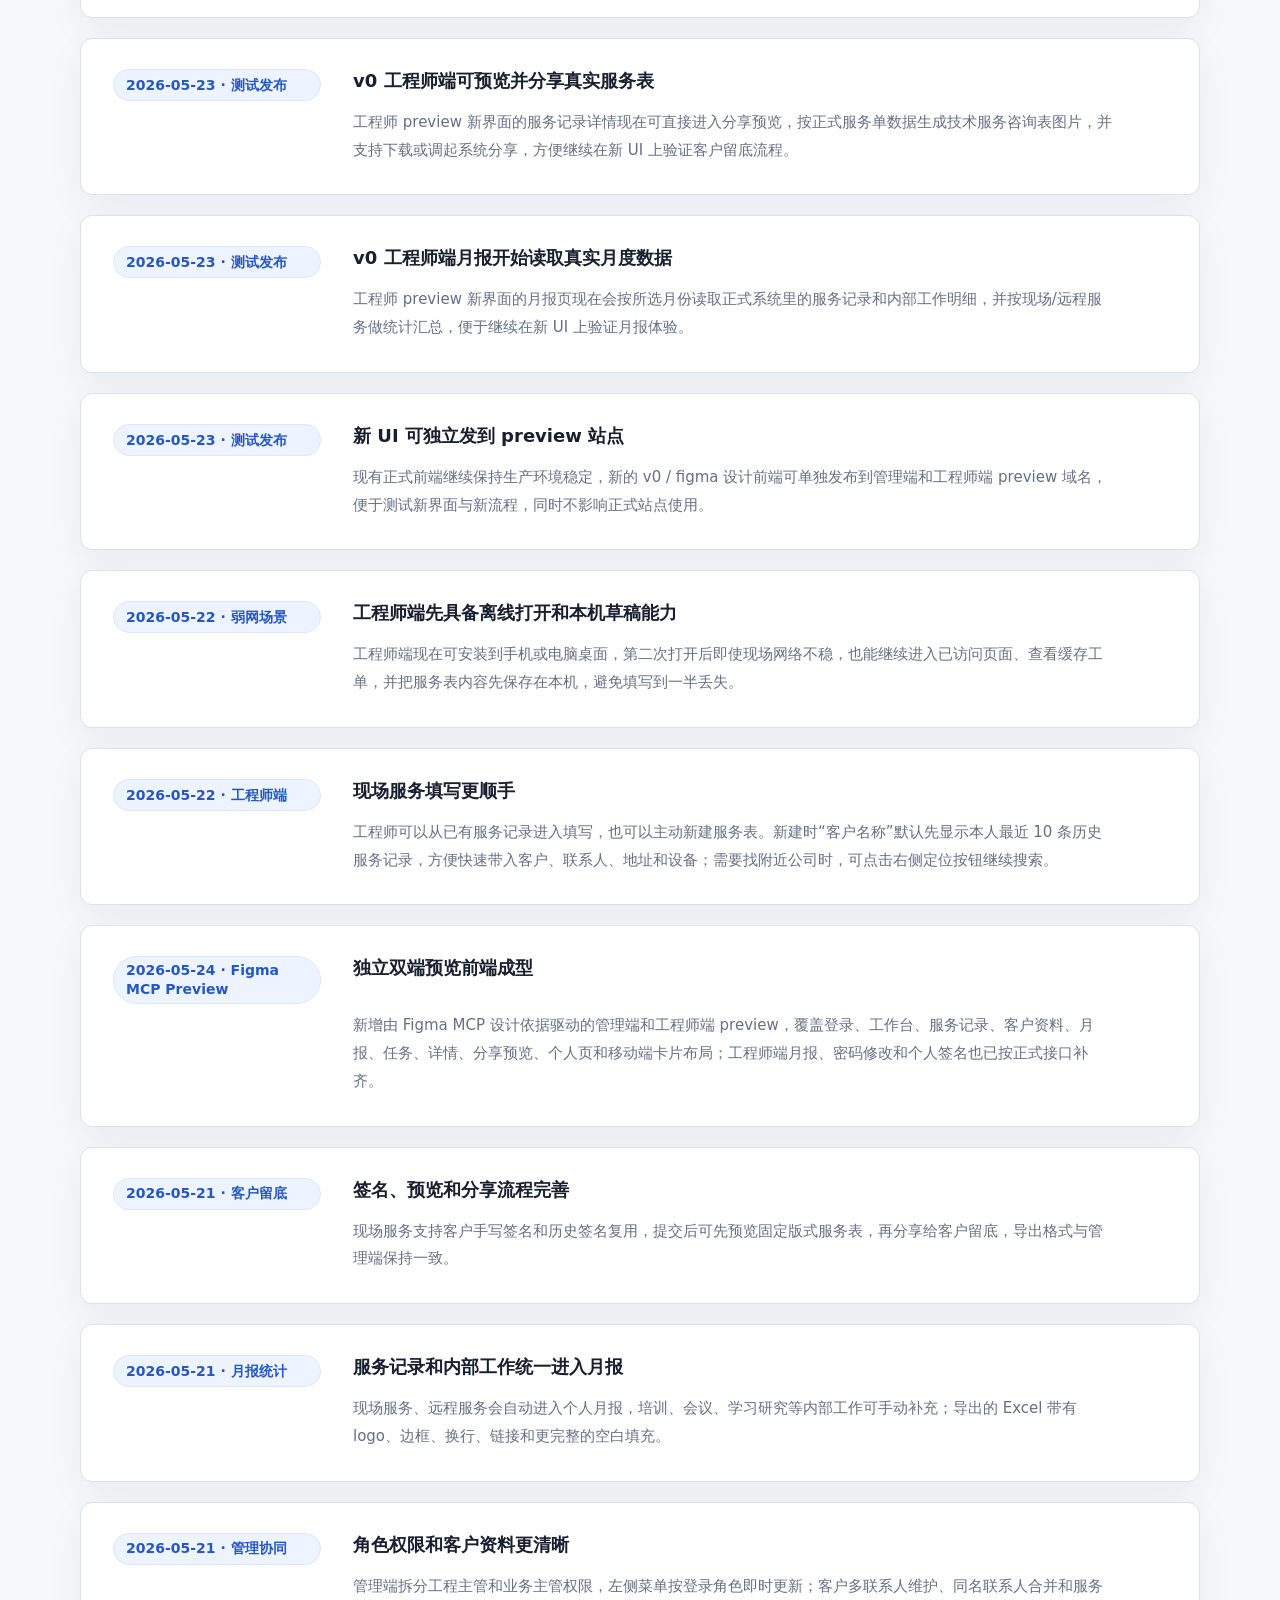
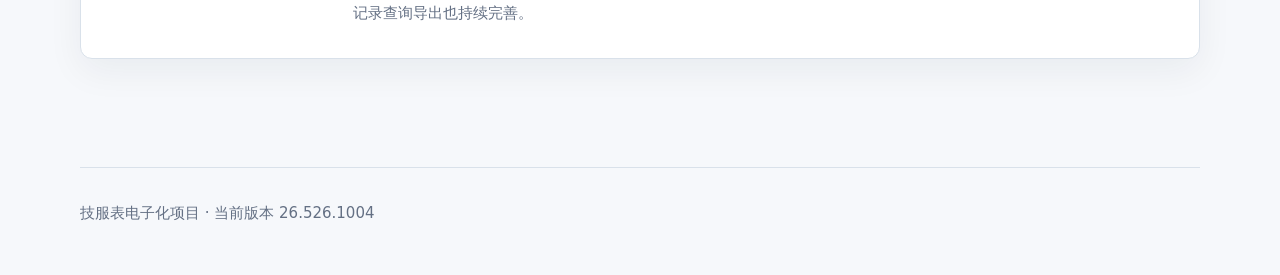
==== commit 598ccd88: "Add service sheet preview1 workflow guide" ====
--- a/service-sheet-electronic/index.html
+++ b/service-sheet-electronic/index.html
@@ -34,6 +34,7 @@
           <div class="hero-actions">
             <a class="button primary" href="#screenshots">查看界面</a>
             <a class="button secondary" href="./engineer-guide.html">工程师使用说明</a>
+            <a class="button secondary" href="./engineer-preview1-workflow.html">Preview1 填单说明</a>
             <a class="button secondary" href="#updates">查看更新</a>
           </div>
         </div>
@@ -128,7 +129,10 @@
             <p>
               说明页按实际使用顺序整理登录、查看记录、新建服务表、客户签名、分享预览、月报导出和离线草稿等步骤，适合发给工程师或测试同事逐项核对。
             </p>
-            <a class="button primary" href="./engineer-guide.html">打开工程师说明</a>
+            <div class="guide-summary-actions">
+              <a class="button primary" href="./engineer-guide.html">打开工程师说明</a>
+              <a class="button secondary" href="./engineer-preview1-workflow.html">打开 Preview1 填单说明</a>
+            </div>
           </div>
           <div class="guide-summary-points">
             <article>
@@ -154,14 +158,34 @@
         </div>
         <div class="timeline">
           <article>
+            <span>2026-05-26 · 正式域名</span>
+            <h3>正式与预览入口统一迁移到 tinypanel.de</h3>
+            <p>管理端、工程师端以及 `/preview1`、`/preview2` 预览入口现已统一切到 `tinypanel.de` 域名体系，原有 API 代理、静态回退和导出访问路径保持不变。</p>
+          </article>
+          <article>
+            <span>2026-05-26 · 协同填写</span>
+            <h3>协同服务内容按工程师分段填写</h3>
+            <p>现场和远程服务都支持本人、协同工程师和共同内容分段记录；协同工程师还没填写本人内容时，服务记录卡片会显示带呼吸感叹号的 `New` 提醒，编辑历史服务单时也会把旧格式里的“工程师姓名：内容”自动拆回对应工程师框。</p>
+          </article>
+          <article>
+            <span>2026-05-25 · Preview1</span>
+            <h3>预览版服务表补齐离线草稿和待同步队列</h3>
+            <p>Preview1 工程师端新建服务表现在会真实显示自动保存倒计时和离线队列数量，断网提交会先进入待同步队列；在线刷新一次后，浏览器会缓存当前页面资源，便于弱网或离线时继续打开已访问页面。</p>
+          </article>
+          <article>
+            <span>2026-05-25 · Preview1</span>
+            <h3>客户签名和浏览器缓存兜底更接近正式使用</h3>
+            <p>Preview1 的客户签名区已支持手写和复用最近历史签名；如果 Safari 等浏览器本机缓存写满，系统会优先清理旧缓存，仍写不进去时也不会阻断页面在线读取和填写。</p>
+          </article>
+          <article>
             <span>2026-05-25 · 工程师端</span>
             <h3>服务表补充外勤行程时间</h3>
             <p>正式工程师端的新建/修改服务表将“出发时间”“返抵时间”收进可选区块，适合加班或外勤返程记录；导出时未填写就不显示空列，填写后才随服务表保留。</p>
           </article>
           <article>
             <span>2026-05-24 · 正式入口</span>
-            <h3>工程师登录页可切换版本</h3>
-            <p>正式和预览入口统一显示为“正式版 / Preview1（仅视觉预览） / Preview2(仅视觉预览)”，并仅保留在登录页；进入预览业务页后不再显示悬浮版本切换。</p>
+            <h3>登录页可切换版本</h3>
+            <p>管理端正式登录页的预览入口恢复显示为“正式版 / Preview1（仅视觉预览） / Preview2(仅视觉预览)”，和预览说明文案保持一致。</p>
           </article>
           <article>
             <span>2026-05-24 · Preview</span>
@@ -253,7 +277,7 @@
     </main>
 
     <footer class="footer">
-      <p>技服表电子化项目 · 当前版本 26.525.1001</p>
+      <p>技服表电子化项目 · 当前版本 26.526.1004</p>
     </footer>
   </body>
 </html>
--- a/service-sheet-electronic/styles.css
+++ b/service-sheet-electronic/styles.css
@@ -313,6 +313,17 @@
   margin-top: 10px;
 }
 
+.guide-summary-actions {
+  display: flex;
+  flex-wrap: wrap;
+  gap: 12px;
+  margin-top: 10px;
+}
+
+.guide-summary-actions .button {
+  margin-top: 0;
+}
+
 .guide-summary-points {
   display: grid;
   gap: 14px;
@@ -605,10 +616,149 @@
   font-size: 14px;
 }
 
+/* Preview1 Workflow Guide */
+.workflow-page {
+  background:
+    radial-gradient(circle at 12% 10%, rgba(36, 87, 197, 0.12), transparent 28%),
+    radial-gradient(circle at 86% 12%, rgba(15, 159, 135, 0.12), transparent 26%),
+    var(--bg);
+}
+
+.workflow-hero {
+  display: grid;
+  grid-template-columns: minmax(0, 0.92fr) minmax(360px, 0.78fr);
+  gap: 44px;
+  align-items: center;
+  width: min(1120px, calc(100% - 48px));
+  margin: 0 auto;
+  padding: 76px 0 56px;
+}
+
+.workflow-hero h1 {
+  font-size: clamp(42px, 5.4vw, 64px);
+}
+
+.workflow-hero-panel {
+  display: grid;
+  gap: 14px;
+  padding: 28px;
+  background: rgba(255, 255, 255, 0.76);
+  border: 1px solid rgba(217, 225, 234, 0.8);
+  border-radius: 18px;
+  box-shadow: 0 24px 72px rgba(24, 32, 47, 0.12);
+  backdrop-filter: blur(18px);
+}
+
+.workflow-hero-panel span {
+  display: flex;
+  align-items: center;
+  min-height: 52px;
+  padding: 0 18px;
+  background: linear-gradient(135deg, #ffffff, #eef4ff);
+  border: 1px solid #dbe6ff;
+  border-radius: 14px;
+  color: var(--primary-dark);
+  font-weight: 800;
+}
+
+.workflow-entry-grid {
+  display: grid;
+  grid-template-columns: repeat(3, minmax(0, 1fr));
+  gap: 20px;
+}
+
+.workflow-entry-card {
+  min-height: 240px;
+  padding: 28px;
+  background: var(--surface);
+  border: 1px solid var(--line);
+  border-radius: 14px;
+  box-shadow: 0 18px 52px rgba(24, 32, 47, 0.08);
+}
+
+.workflow-entry-card span {
+  display: inline-flex;
+  margin-bottom: 22px;
+  padding: 5px 12px;
+  border-radius: 999px;
+  color: #ffffff;
+  font-size: 13px;
+  font-weight: 800;
+}
+
+.workflow-entry-card h3 {
+  margin-bottom: 14px;
+  font-size: 28px;
+  line-height: 1.2;
+}
+
+.workflow-entry-card p {
+  margin: 0;
+  color: var(--muted);
+  font-size: 16px;
+}
+
+.workflow-entry-card.accent-blue span {
+  background: #2563eb;
+}
+
+.workflow-entry-card.accent-teal span {
+  background: #0f9f87;
+}
+
+.workflow-entry-card.accent-violet span {
+  background: #7c3aed;
+}
+
+.workflow-timeline {
+  display: grid;
+  gap: 18px;
+}
+
+.workflow-timeline article {
+  display: grid;
+  grid-template-columns: 58px minmax(0, 1fr);
+  gap: 18px;
+  align-items: start;
+  padding: 24px;
+  background: rgba(255, 255, 255, 0.86);
+  border: 1px solid var(--line);
+  border-radius: 14px;
+  box-shadow: 0 14px 42px rgba(24, 32, 47, 0.07);
+}
+
+.workflow-timeline span {
+  display: inline-flex;
+  align-items: center;
+  justify-content: center;
+  width: 48px;
+  height: 48px;
+  border-radius: 14px;
+  background: var(--primary);
+  color: #ffffff;
+  font-weight: 900;
+}
+
+.workflow-timeline h3 {
+  margin-bottom: 8px;
+  font-size: 22px;
+  line-height: 1.3;
+}
+
+.workflow-timeline p {
+  margin: 0;
+  color: var(--muted);
+}
+
+.workflow-team-card {
+  align-items: start;
+}
+
 /* Responsive Design */
 @media (max-width: 1024px) {
   .feature-grid,
-  .guide-grid {
+  .guide-grid,
+  .workflow-entry-grid {
     grid-template-columns: repeat(2, 1fr);
   }
 }
@@ -629,18 +779,21 @@
   }
 
   .guide-hero,
+  .workflow-hero,
   .guide-step,
   .guide-summary-card {
     grid-template-columns: 1fr;
   }
 
-  .guide-hero {
+  .guide-hero,
+  .workflow-hero {
     padding-top: 56px;
   }
 
   .feature-grid,
   .screenshot-grid,
-  .guide-grid {
+  .guide-grid,
+  .workflow-entry-grid {
     grid-template-columns: 1fr;
   }
 
@@ -664,6 +817,7 @@
   .nav,
   .hero,
   .guide-hero,
+  .workflow-hero,
   .section,
   .footer {
     width: min(100% - 32px, 1120px);
@@ -697,6 +851,19 @@
     padding: 22px;
   }
 
+  .workflow-hero-panel,
+  .workflow-entry-card {
+    padding: 22px;
+  }
+
+  .workflow-entry-card {
+    min-height: 0;
+  }
+
+  .workflow-timeline article {
+    grid-template-columns: 1fr;
+  }
+
   .step-copy h3 {
     font-size: 22px;
   }
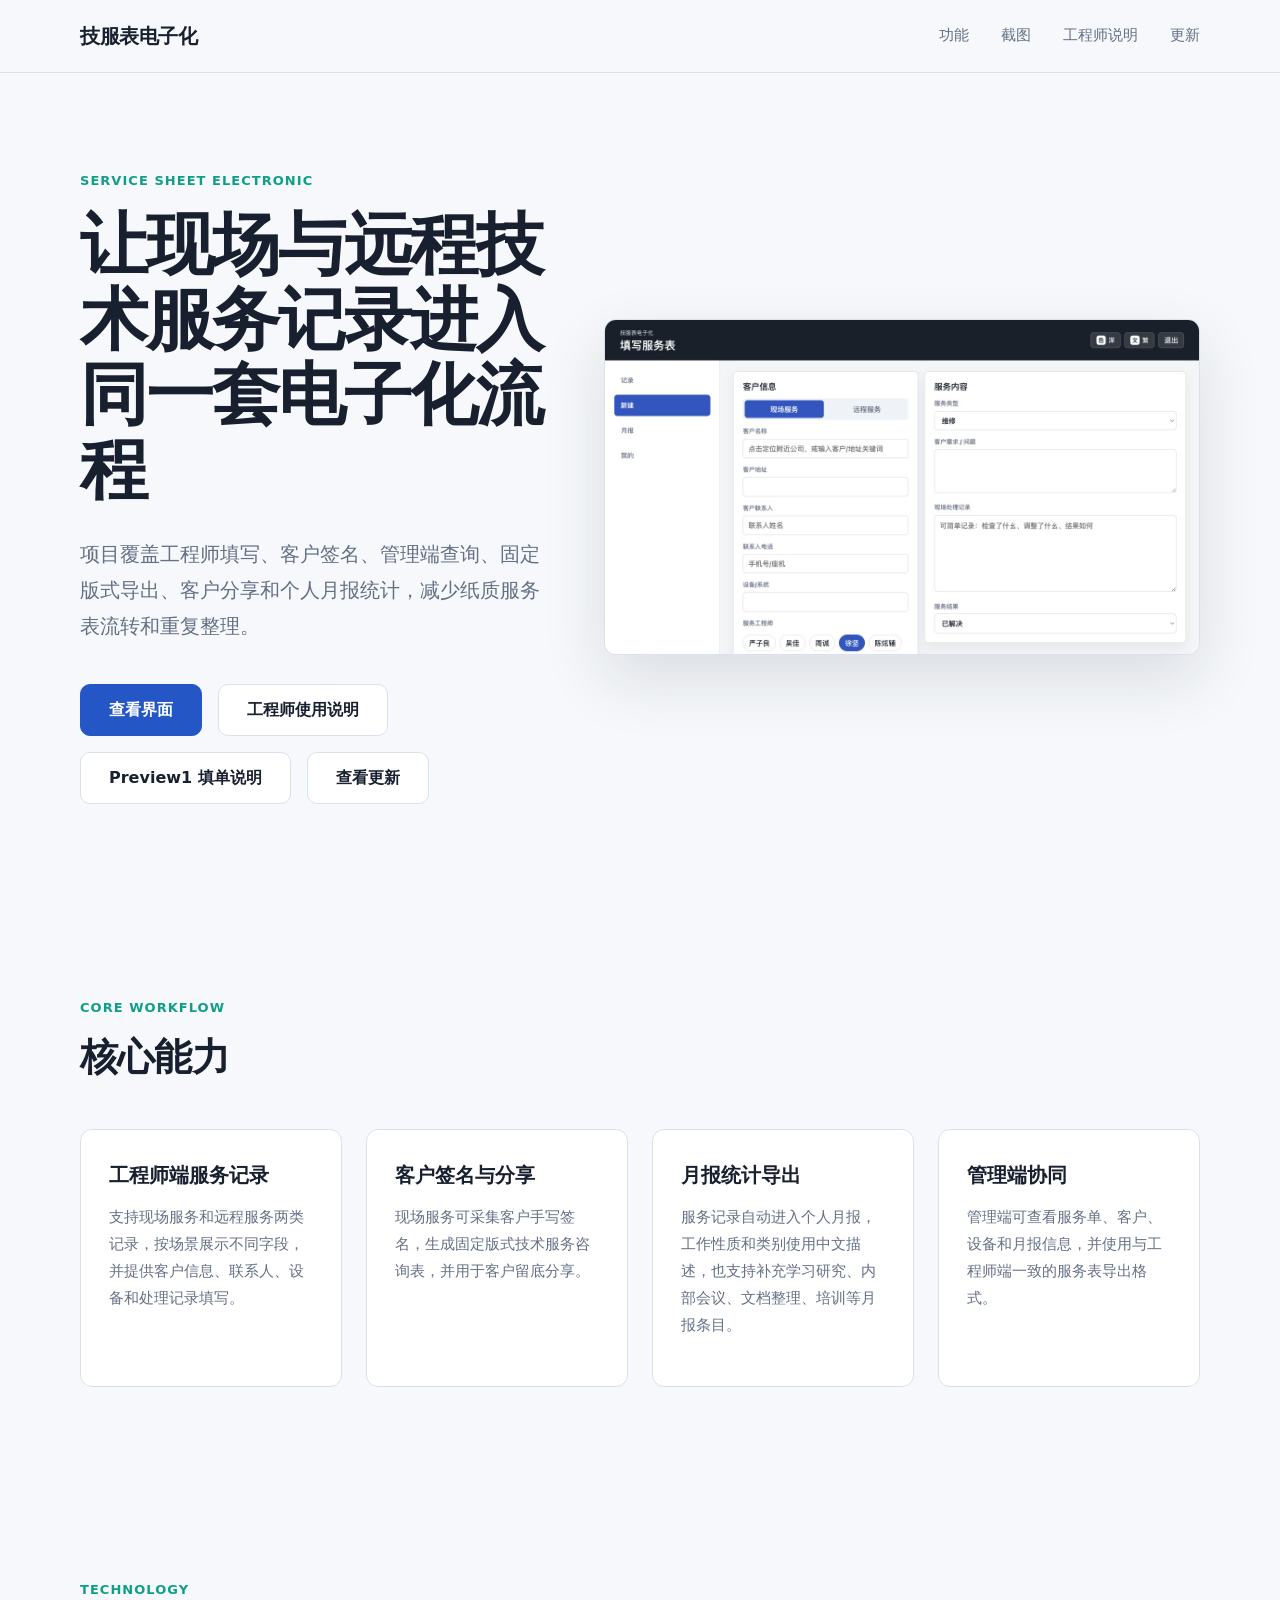
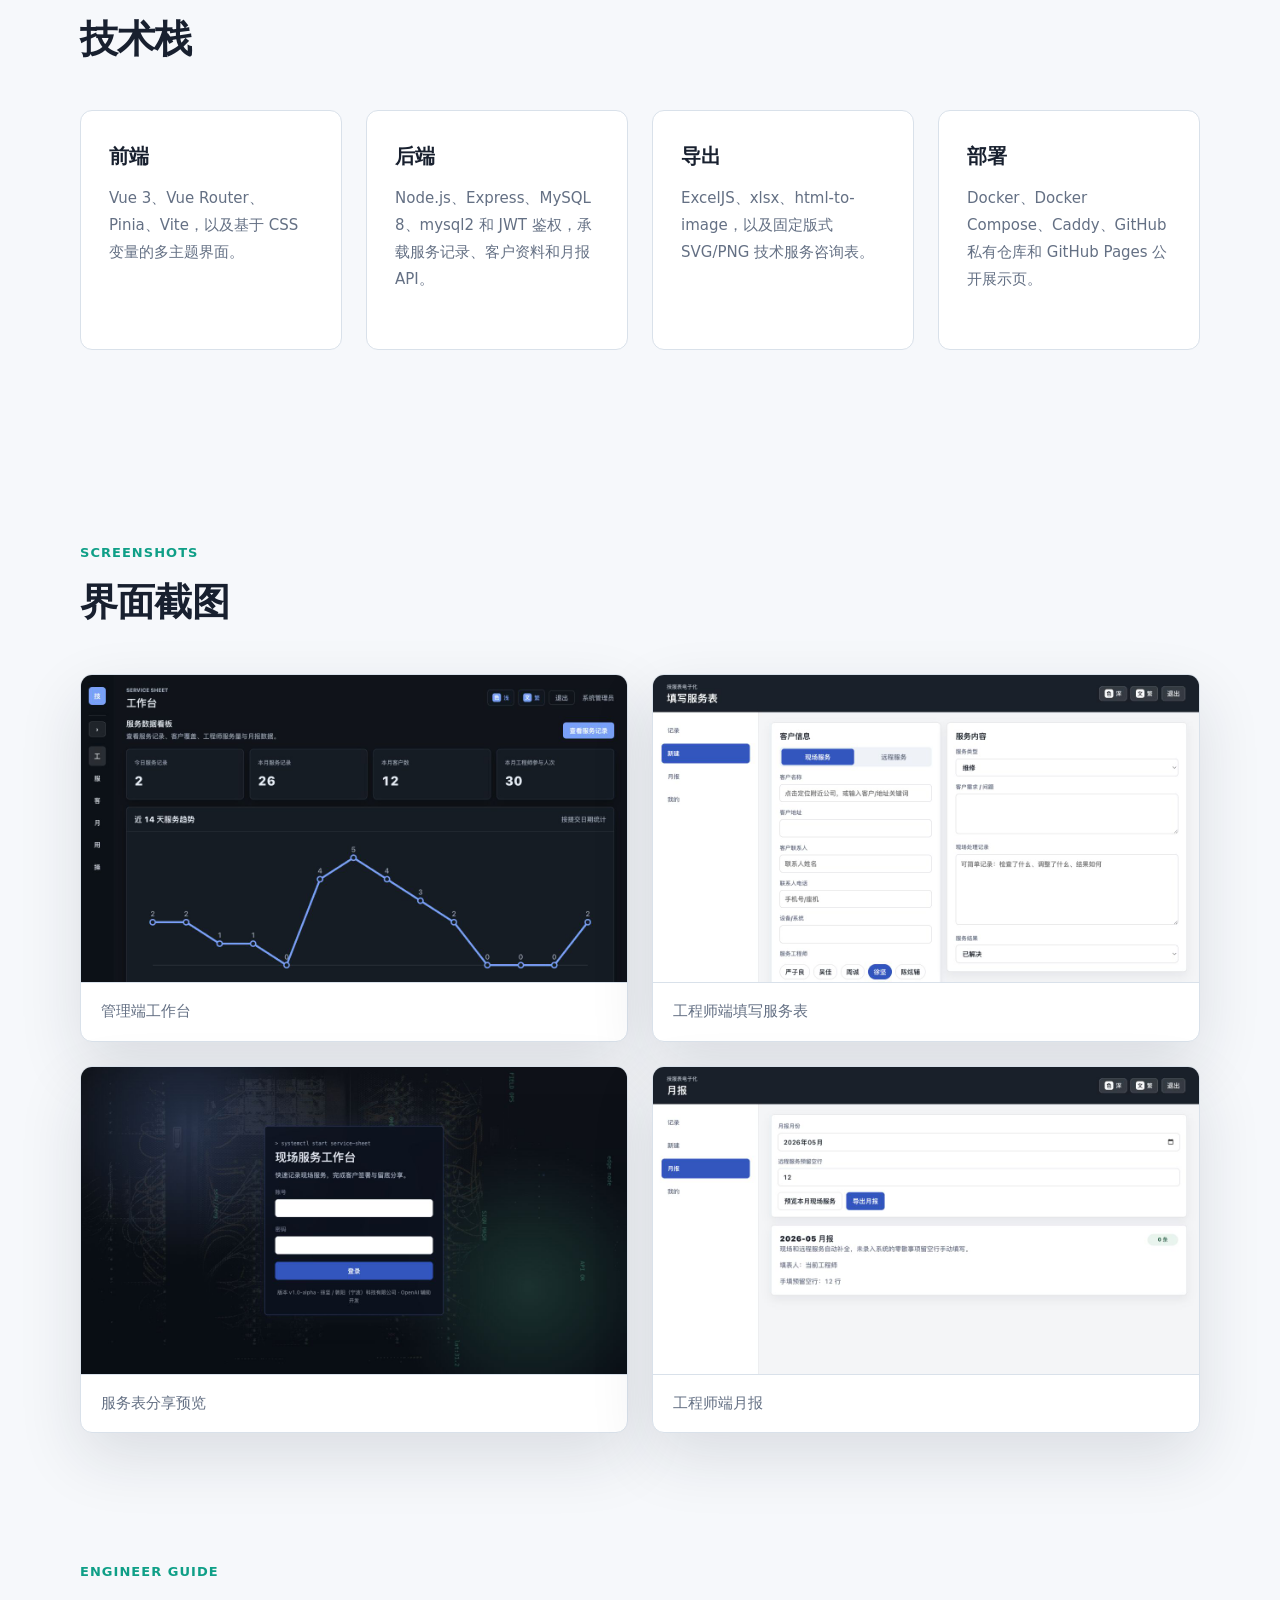
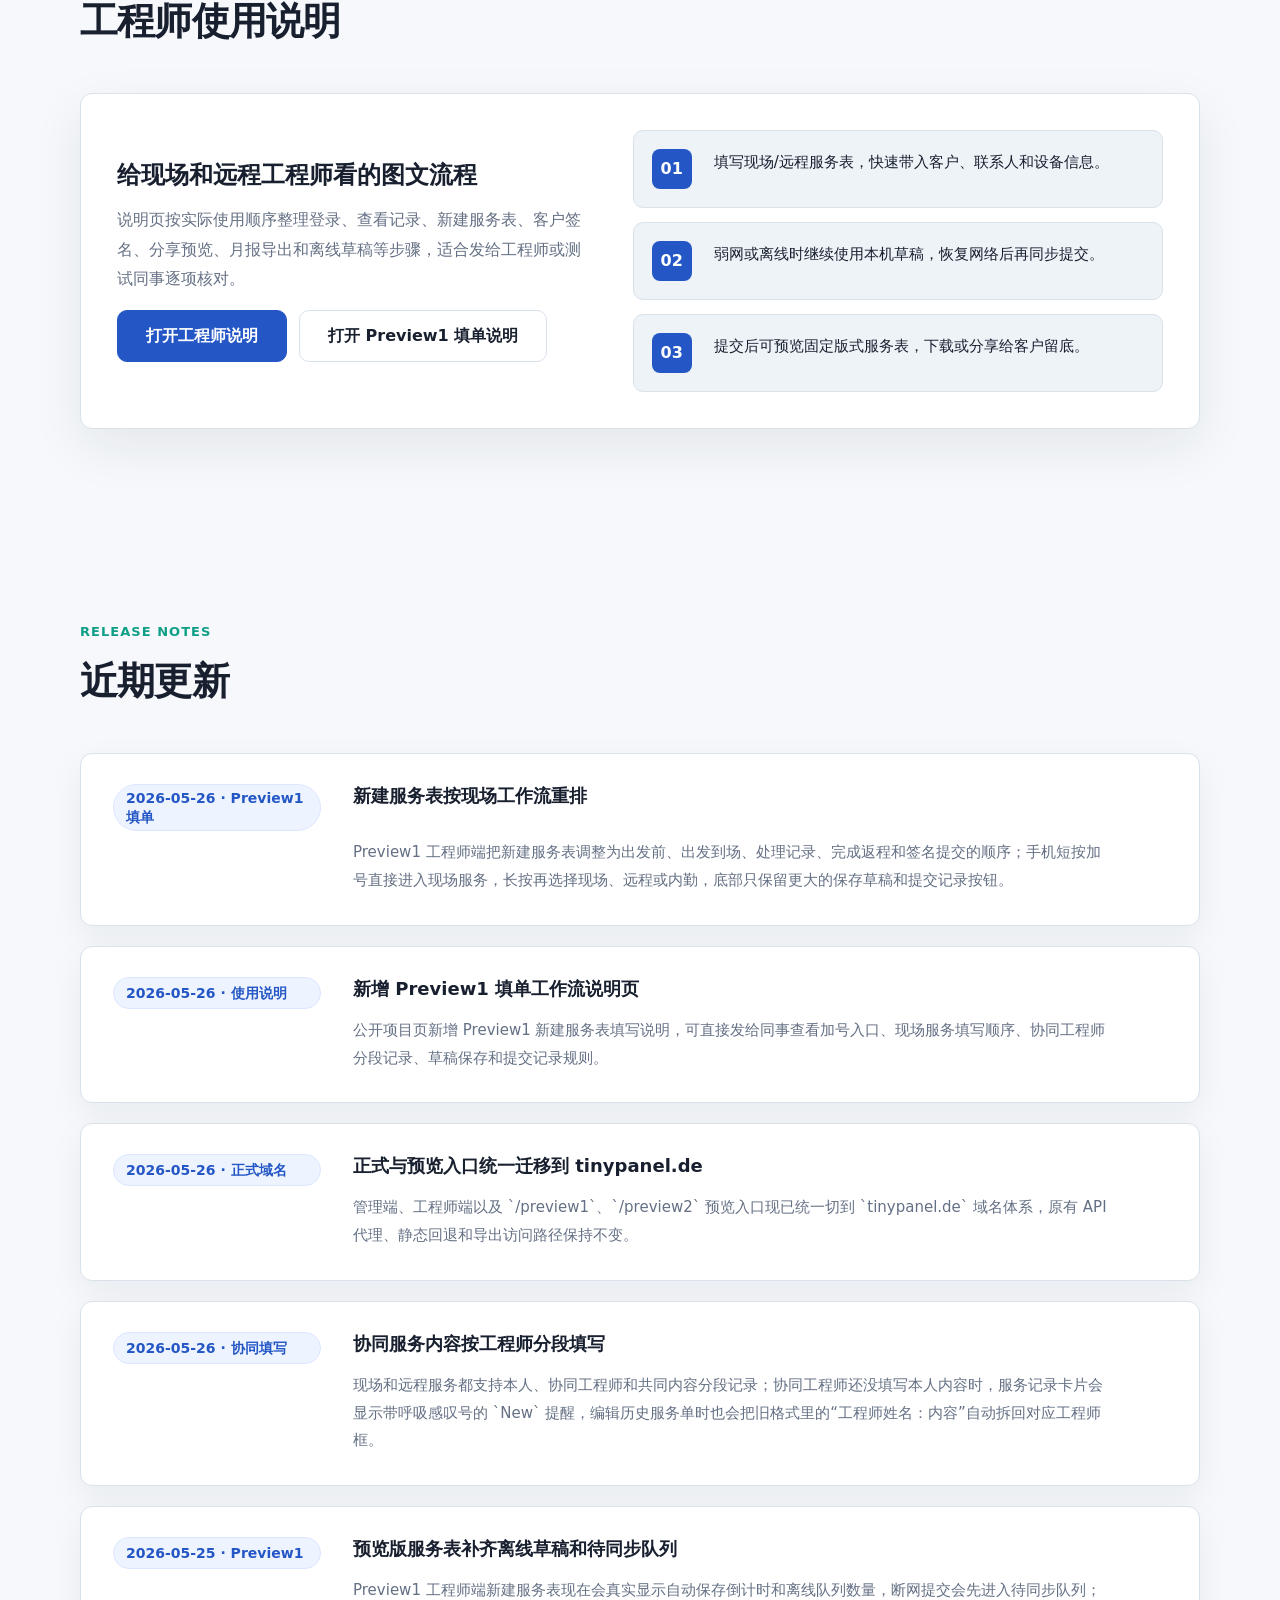
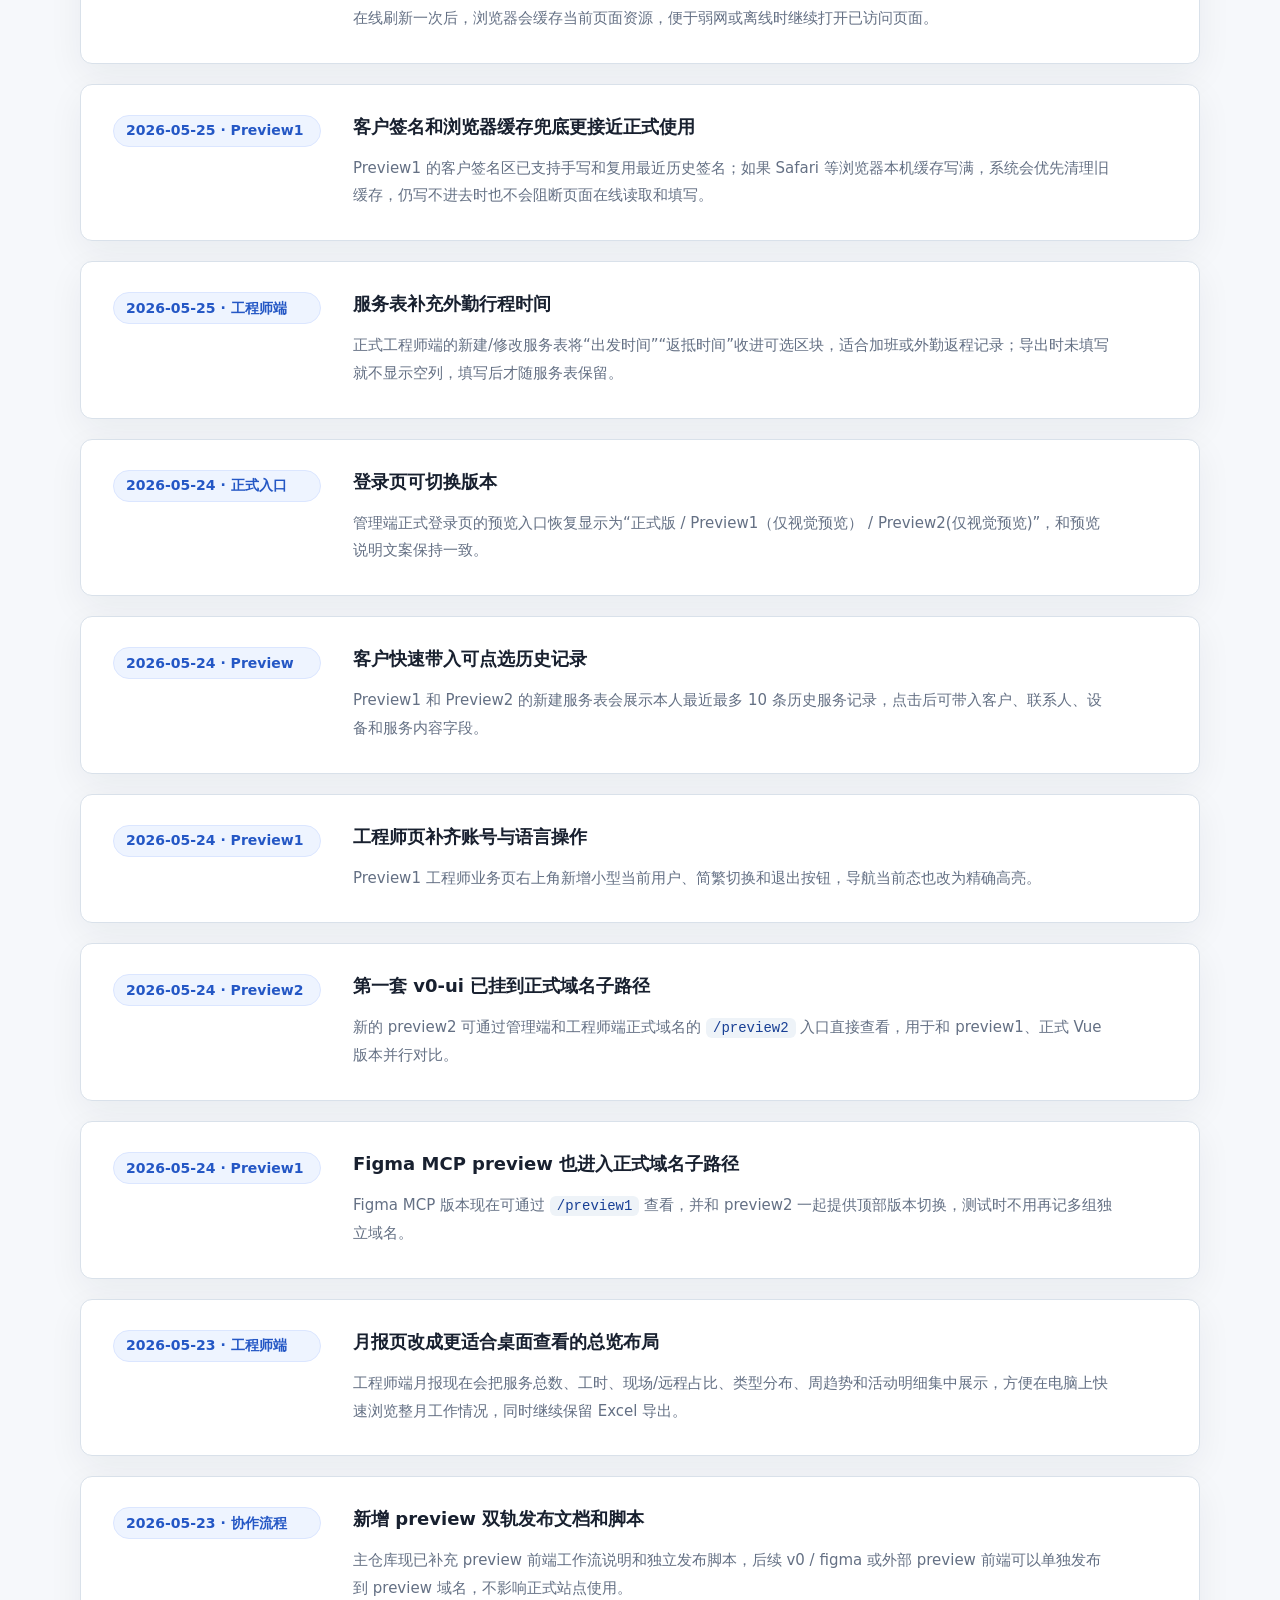
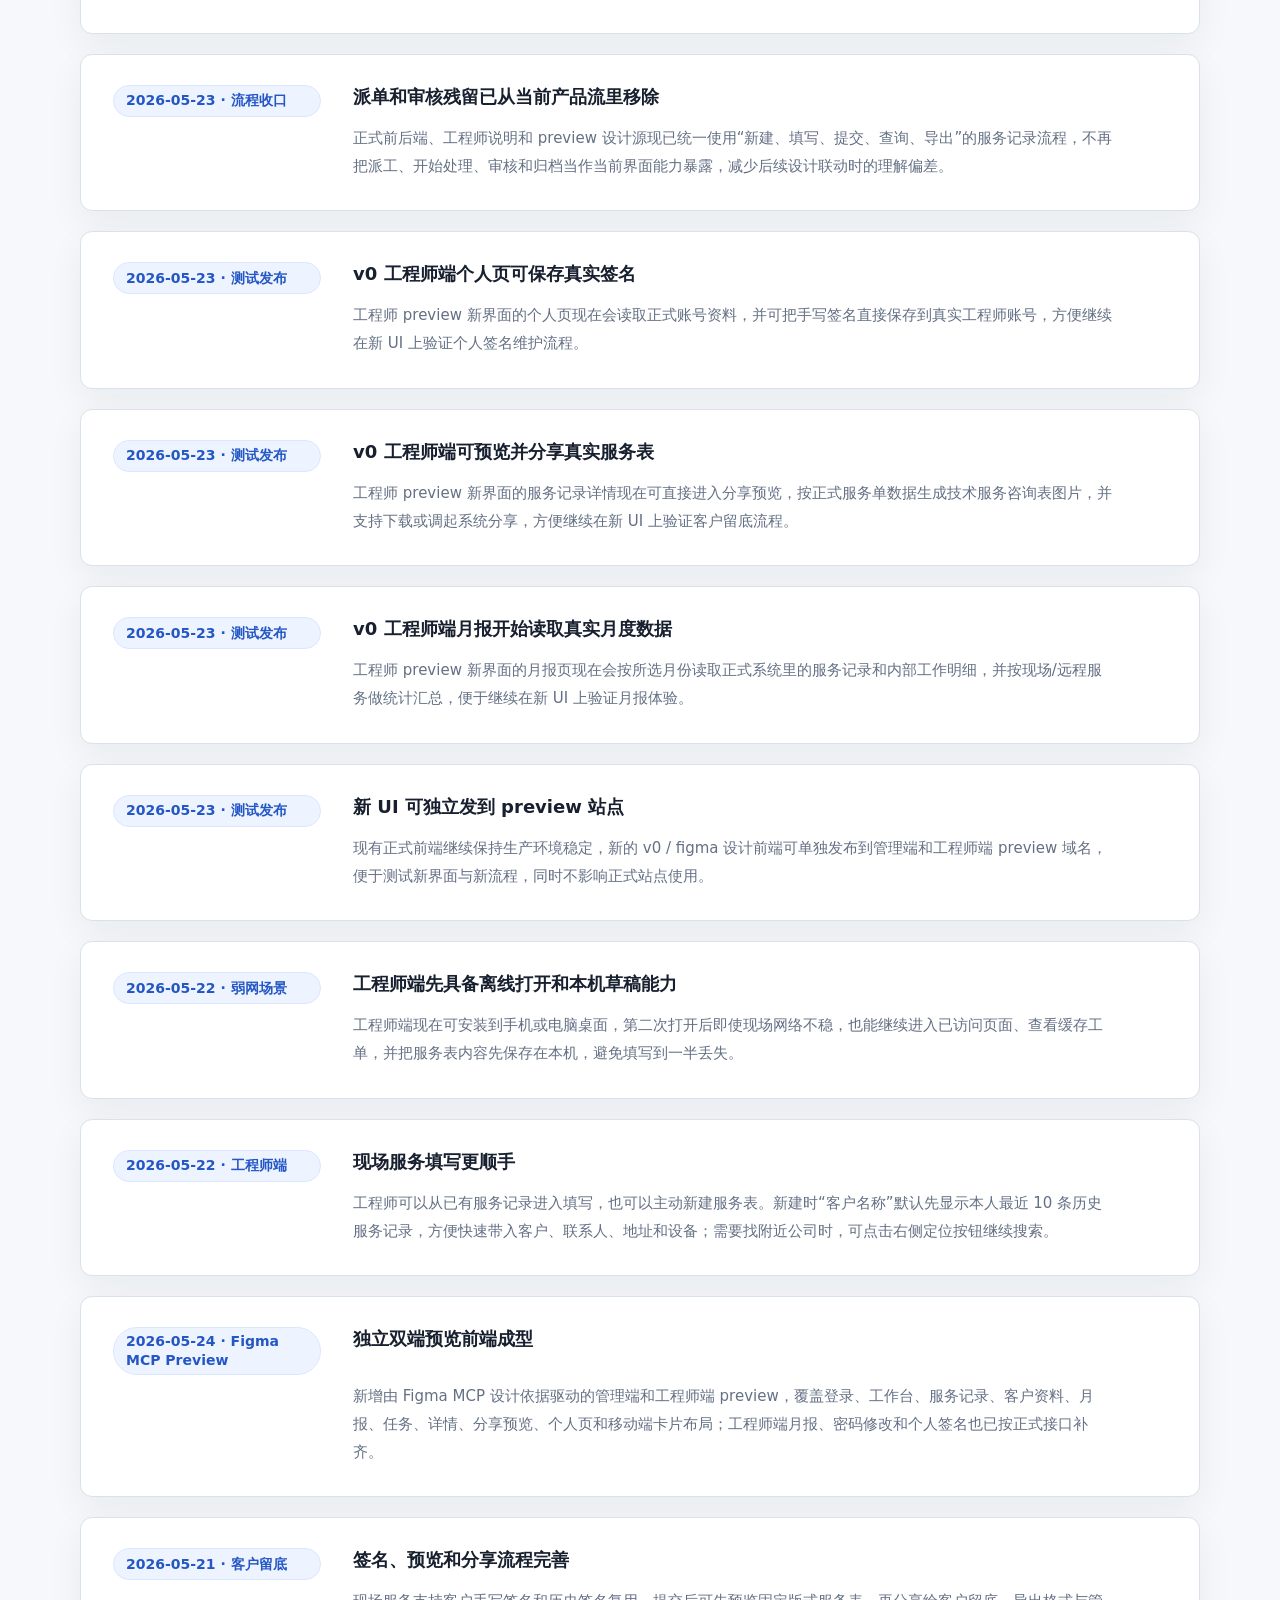
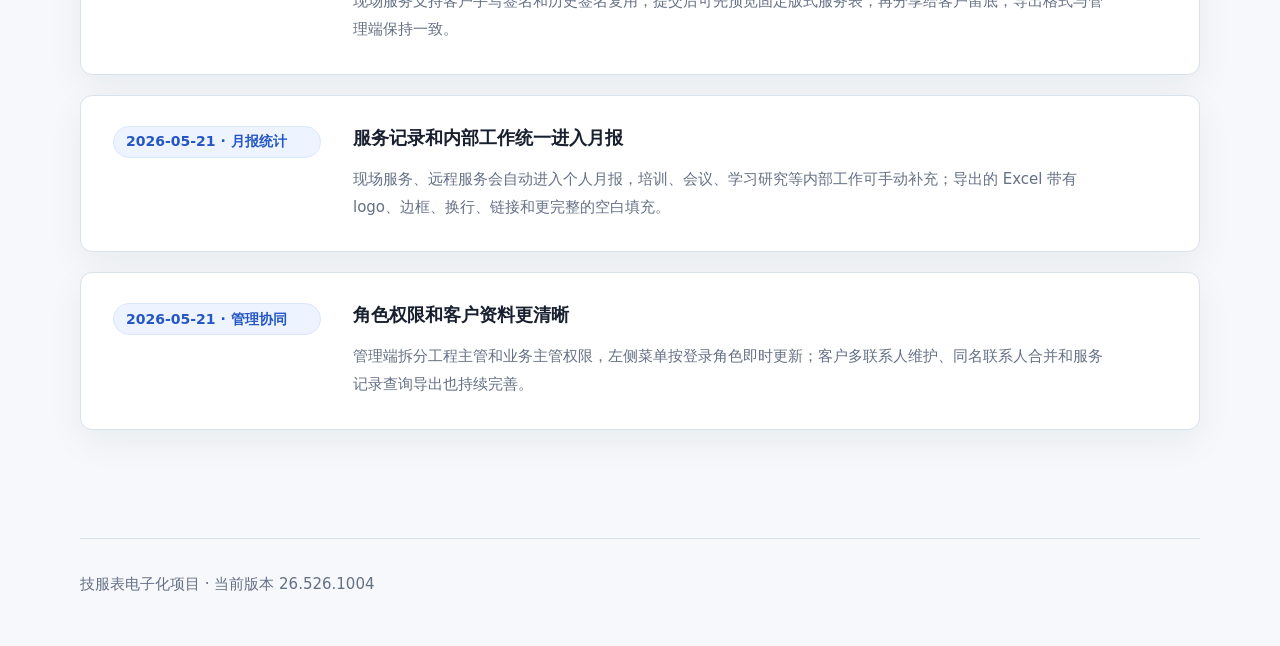
==== commit 03d6ed84: "Update service sheet release notes" ====
--- a/service-sheet-electronic/index.html
+++ b/service-sheet-electronic/index.html
@@ -158,6 +158,16 @@
         </div>
         <div class="timeline">
           <article>
+            <span>2026-05-26 · Preview1 填单</span>
+            <h3>新建服务表按现场工作流重排</h3>
+            <p>Preview1 工程师端把新建服务表调整为出发前、出发到场、处理记录、完成返程和签名提交的顺序；手机短按加号直接进入现场服务，长按再选择现场、远程或内勤，底部只保留更大的保存草稿和提交记录按钮。</p>
+          </article>
+          <article>
+            <span>2026-05-26 · 使用说明</span>
+            <h3>新增 Preview1 填单工作流说明页</h3>
+            <p>公开项目页新增 <a href="./engineer-preview1-workflow.html">Preview1 新建服务表填写说明</a>，可直接发给同事查看加号入口、现场服务填写顺序、协同工程师分段记录、草稿保存和提交记录规则。</p>
+          </article>
+          <article>
             <span>2026-05-26 · 正式域名</span>
             <h3>正式与预览入口统一迁移到 tinypanel.de</h3>
             <p>管理端、工程师端以及 `/preview1`、`/preview2` 预览入口现已统一切到 `tinypanel.de` 域名体系，原有 API 代理、静态回退和导出访问路径保持不变。</p>
